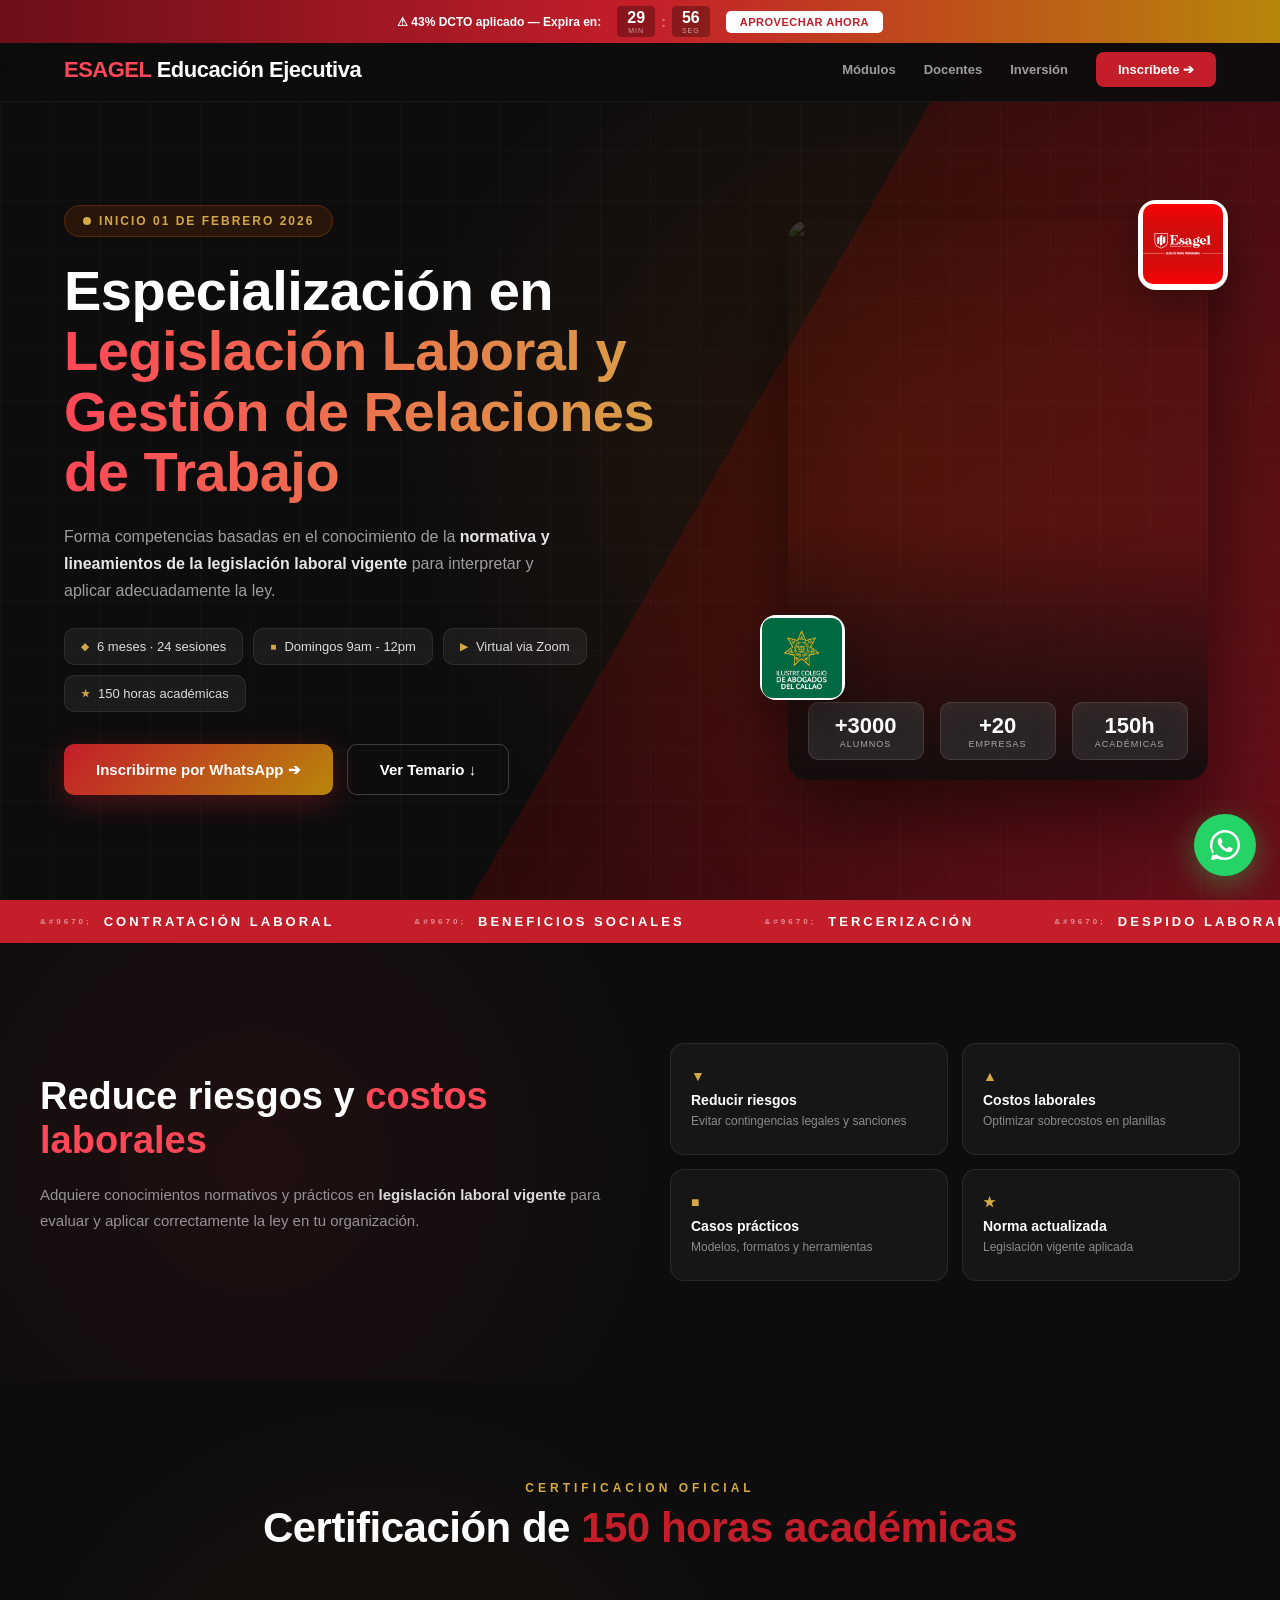
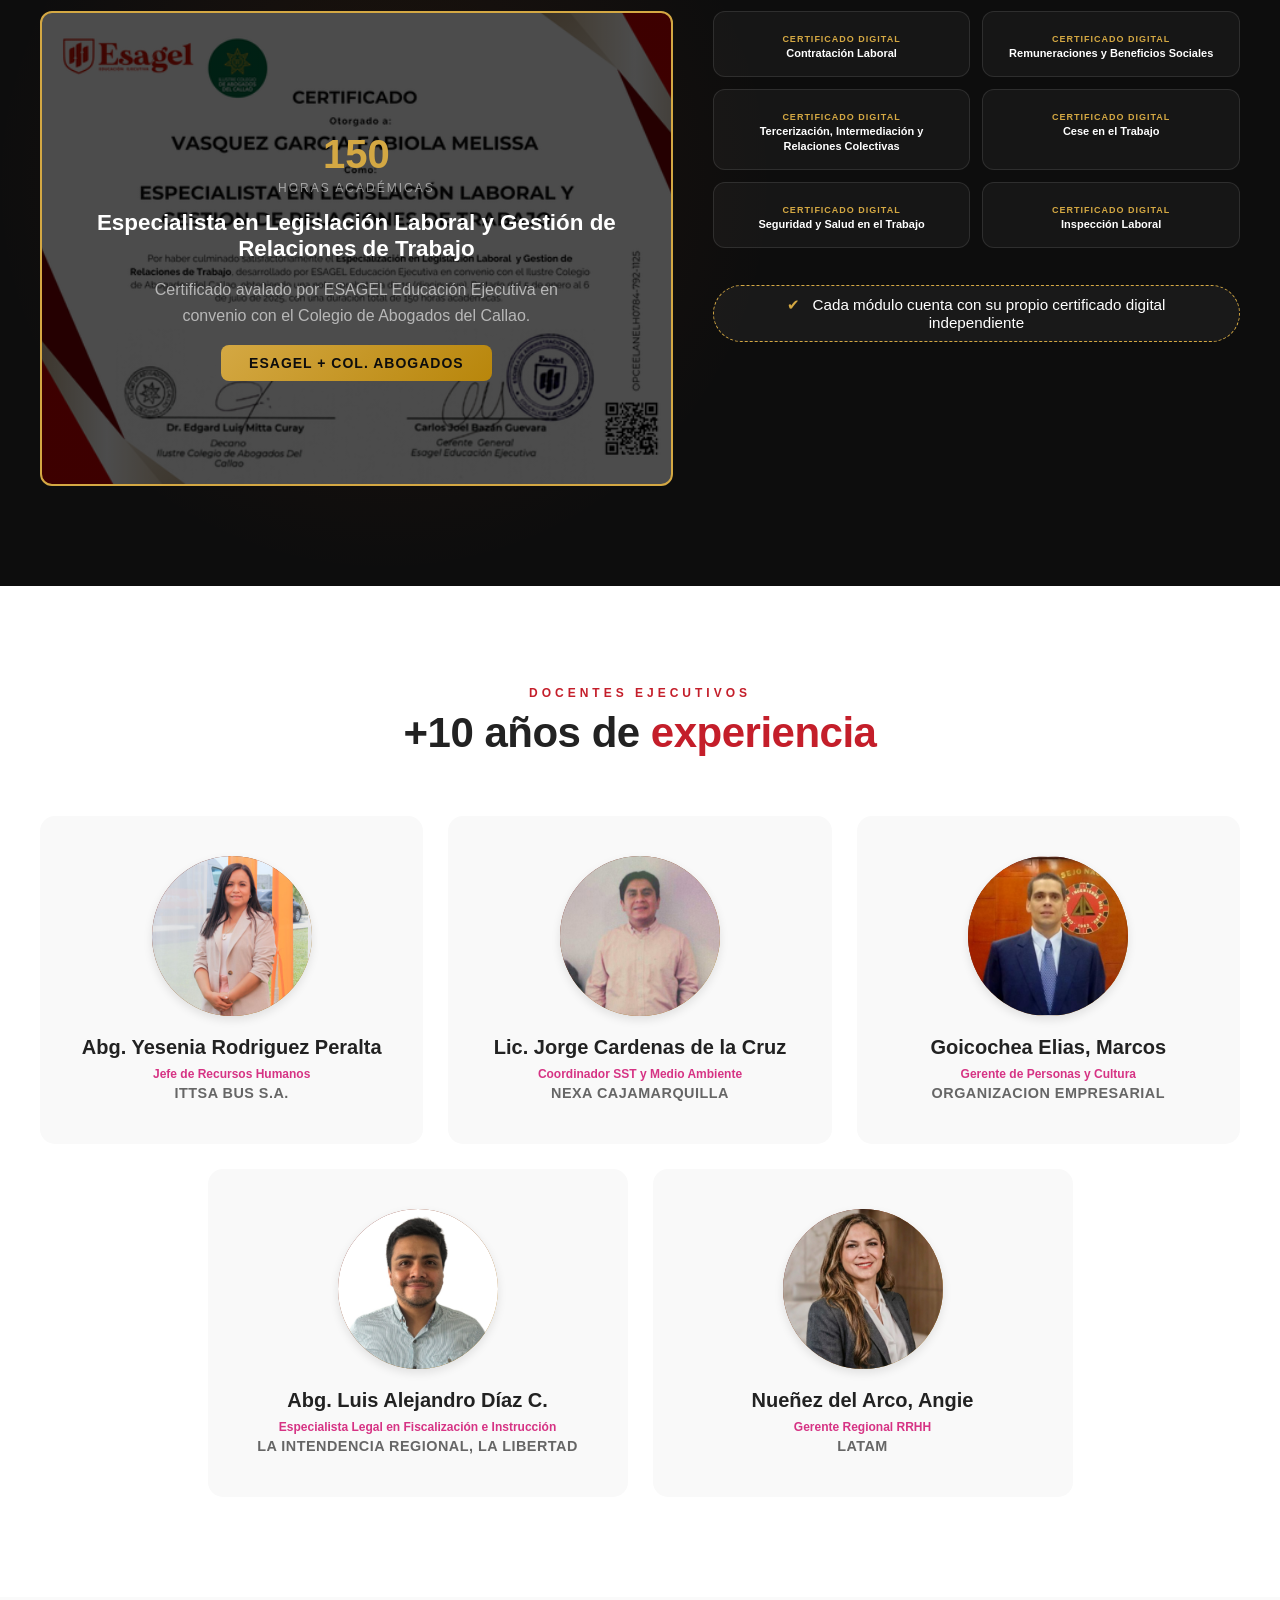
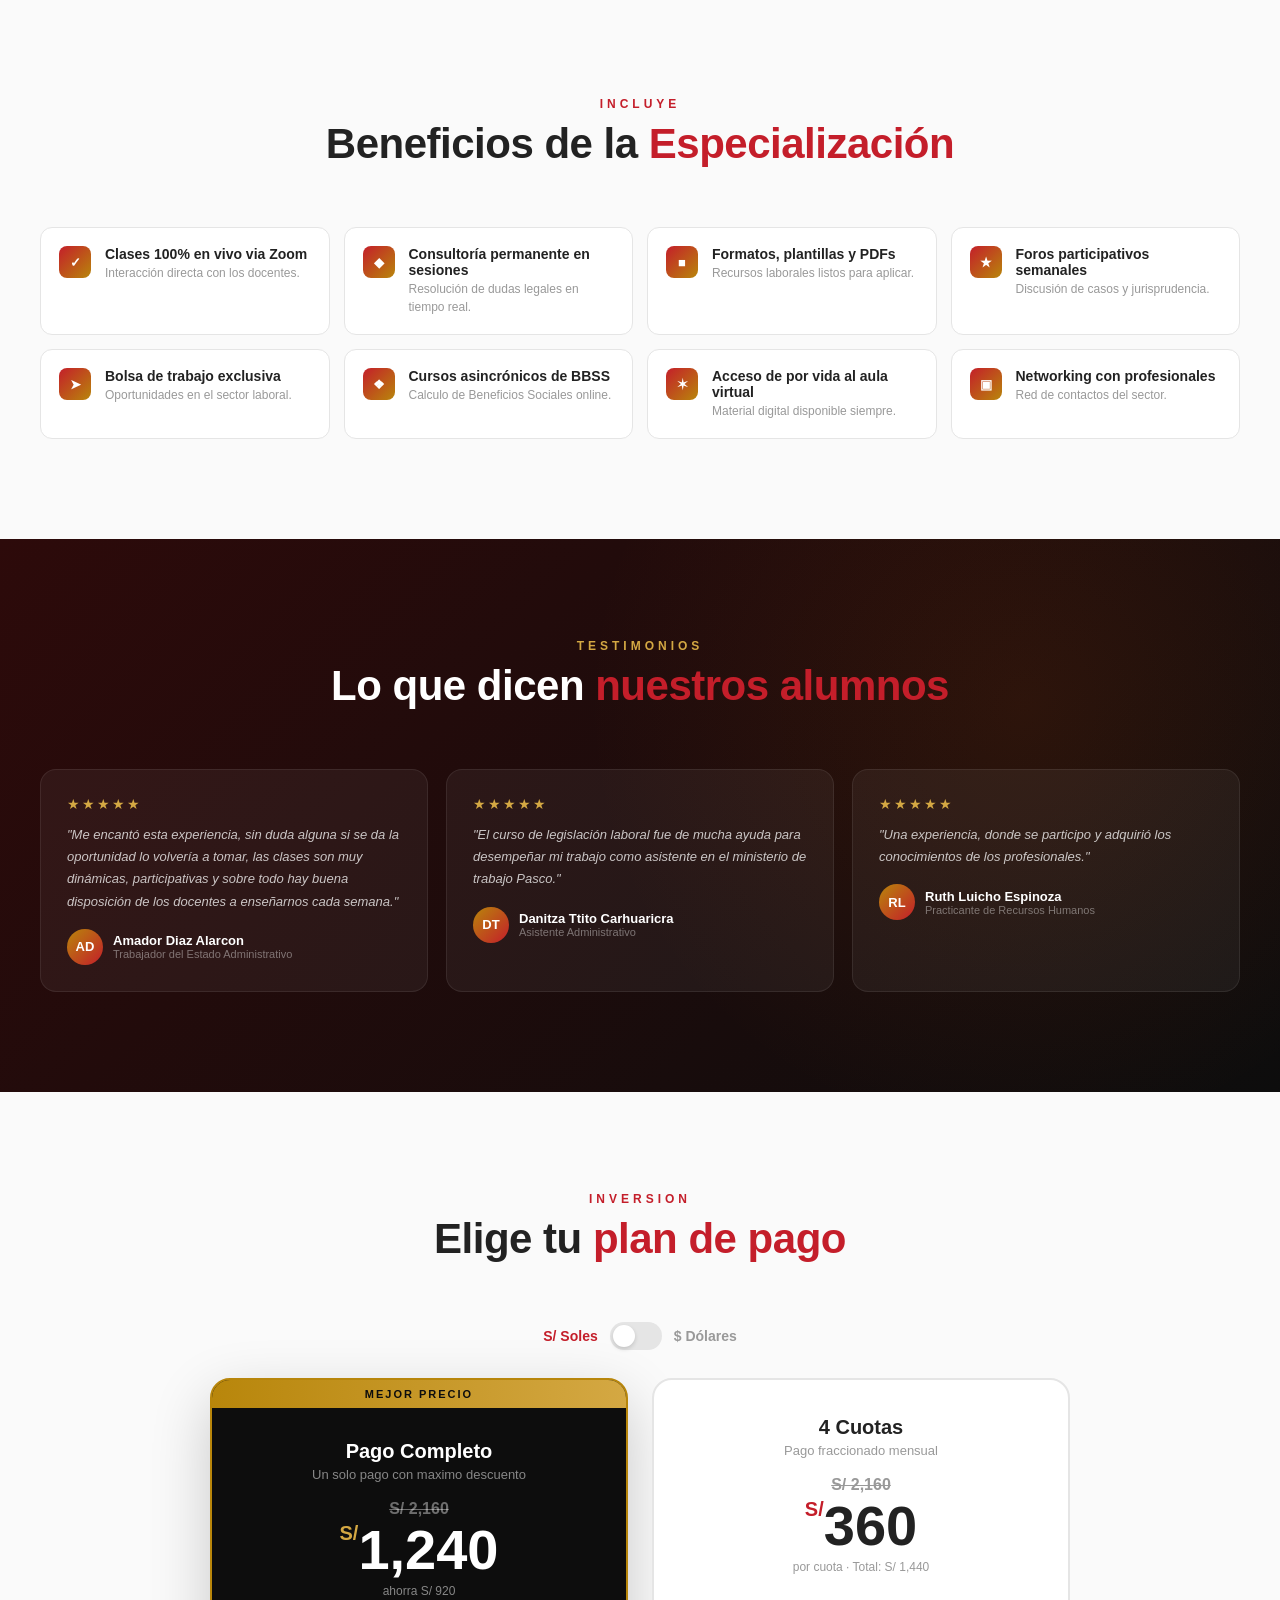
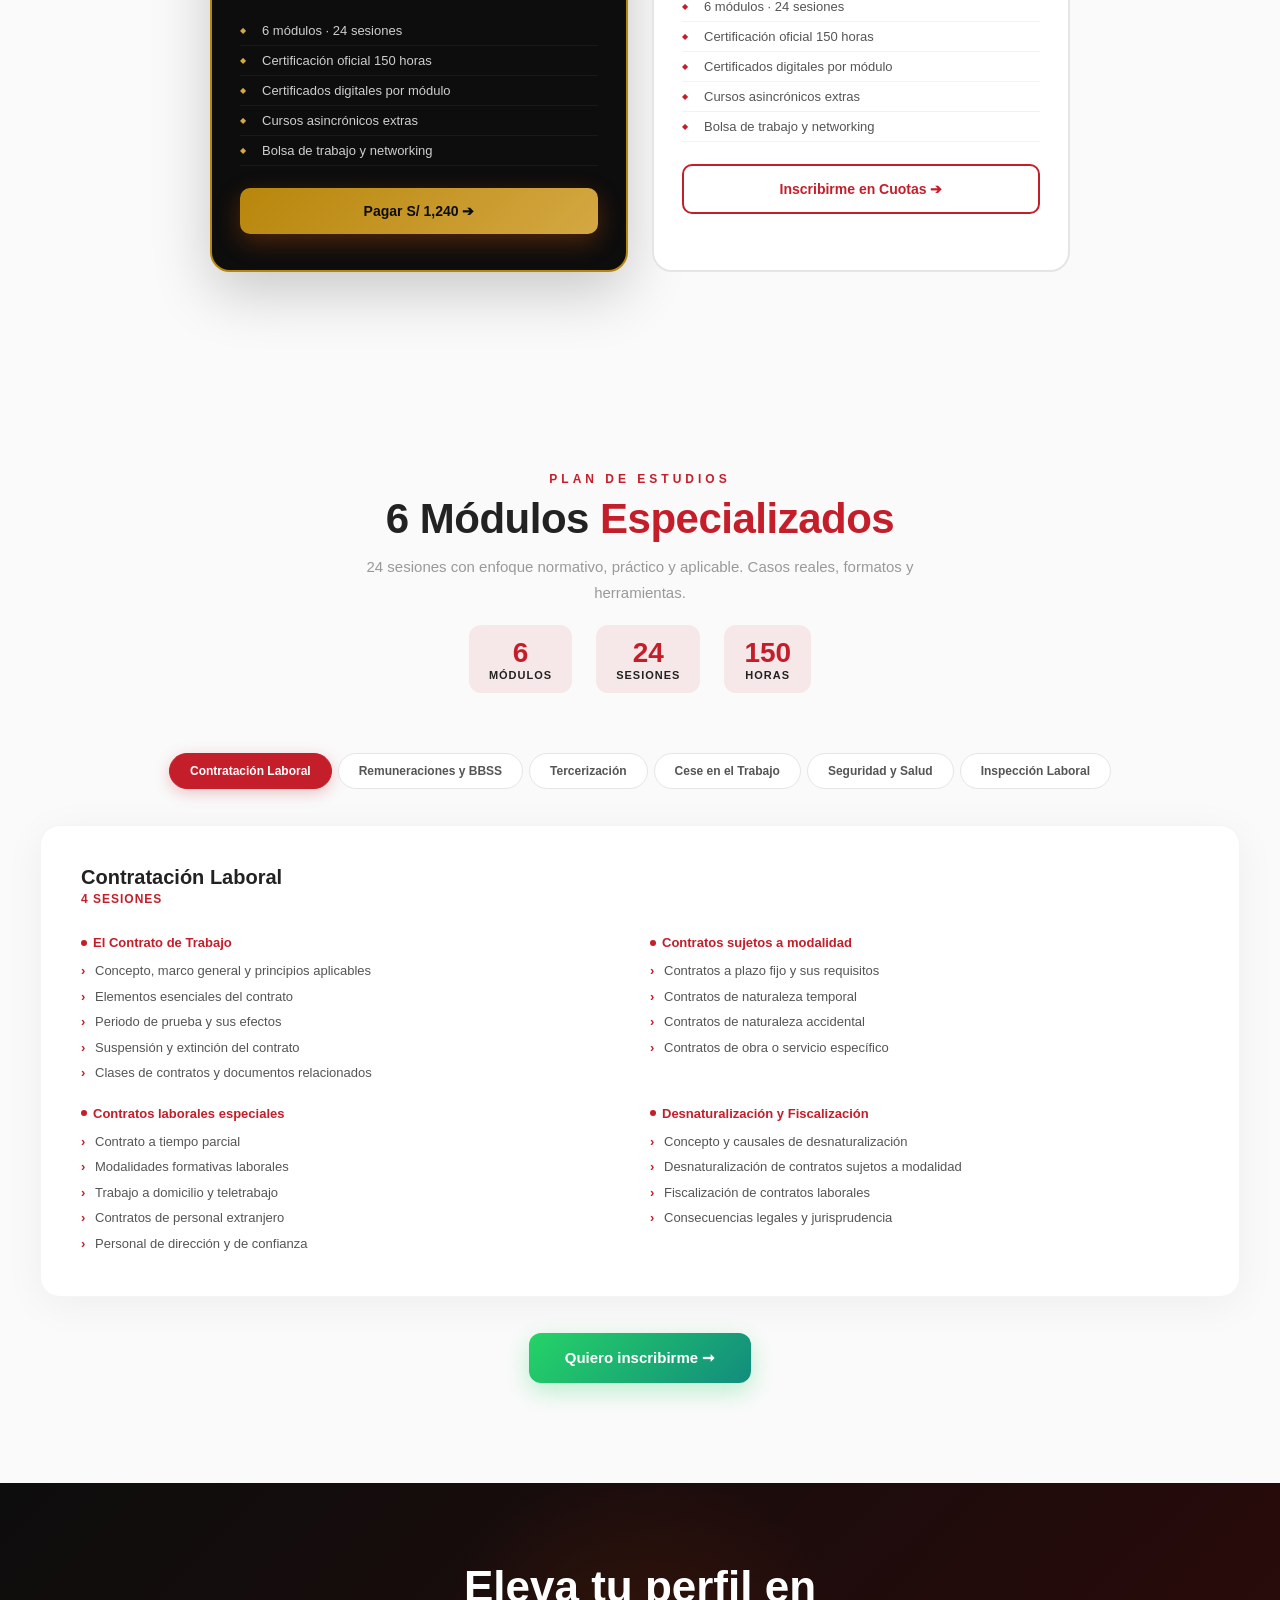
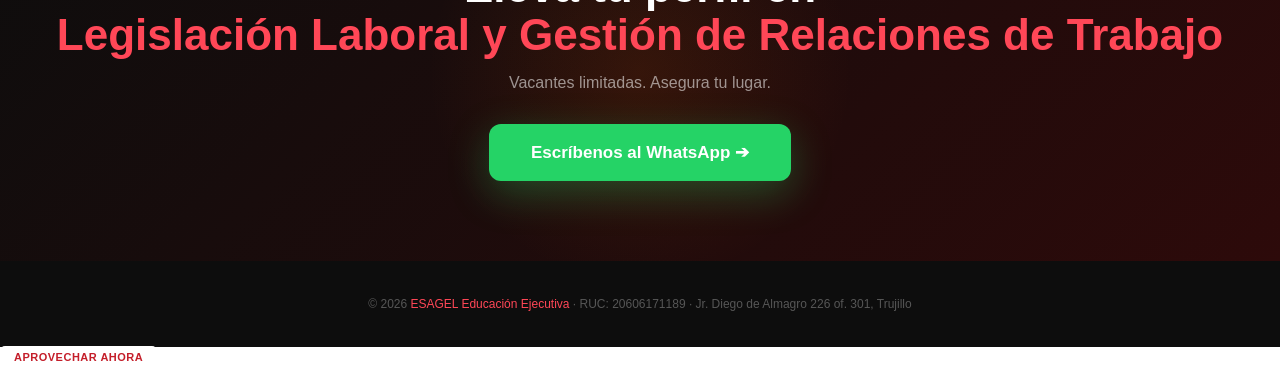
==== index.html @ d9d57fd5 "aumento de tamaño" ====
<!DOCTYPE html><html lang="es"><head><meta charset="UTF-8"><meta name="viewport" content="width=device-width, initial-scale=1.0">
  <title>Especialización en Legislación Laboral y Gestión de Relaciones de Trabajo | ESAGEL</title>
  <style>
  :root{--red:#C41E2A;--red-dk:#6B0F1A;--red-dp:#2D0A0A;--red-lt:#E8343F;--red-hot:#FF4757;--accent:#B8860B;--accent2:#D4A843;--white:#FFF;--off:#FAFAFA;--g100:#F3F3F3;--g200:#E5E5E5;--g400:#999;--g600:#555;--g800:#222;--dark:#0D0D0D}
  *{margin:0;padding:0;box-sizing:border-box}html{scroll-behavior:smooth}
  body{font-family:Arial,Helvetica,sans-serif;color:var(--g800);background:var(--white);overflow-x:hidden}
  @keyframes up{from{opacity:0;transform:translateY(50px)}to{opacity:1;transform:translateY(0)}}
  @keyframes left{from{opacity:0;transform:translateX(-40px)}to{opacity:1;transform:translateX(0)}}
  @keyframes right{from{opacity:0;transform:translateX(40px)}to{opacity:1;transform:translateX(0)}}
  @keyframes fl1{0%,100%{transform:translateY(0) rotate(0deg)}50%{transform:translateY(-18px) rotate(3deg)}}
  @keyframes fl2{0%,100%{transform:translateY(0) rotate(0deg)}50%{transform:translateY(-14px) rotate(-2deg)}}
  @keyframes pulse{0%,100%{transform:scale(1)}50%{transform:scale(1.05)}}
  @keyframes marquee{0%{transform:translateX(0)}100%{transform:translateX(-50%)}}
  .rv{opacity:0;transform:translateY(35px);transition:all .7s cubic-bezier(.22,1,.36,1)}.rv.on{opacity:1;transform:translateY(0)}
  nav{position:fixed;top:38px;left:0;right:0;z-index:1000;padding:14px 0;background:rgba(13,13,13,.92);backdrop-filter:blur(20px);border-bottom:1px solid rgba(255,255,255,.05);transition:.3s}
  nav.scrolled{background:rgba(61,0,0,.95)}
  .nav-in{max-width:1200px;margin:0 auto;padding:0 24px;display:flex;justify-content:space-between;align-items:center}
  .nav-brand{font-weight:800;font-size:22px;color:var(--white);text-decoration:none;letter-spacing:-.5px}.nav-brand span{color:var(--red-hot)}
  .nav-links{display:flex;gap:28px;align-items:center}
  .nav-links a{color:rgba(255,255,255,.6);text-decoration:none;font-size:13px;font-weight:600;transition:.3s}
  .nav-links a:hover{color:var(--white)}
  .nav-cta{background:var(--red);color:var(--white)!important;padding:10px 22px;border-radius:8px;font-weight:700!important;transition:all .3s}
  .nav-cta:hover{background:var(--red-lt);transform:translateY(-2px)}
  .hero{min-height:100vh;background:var(--dark);position:relative;overflow:hidden;display:flex;align-items:center;padding-top:100px}
  .hero::before{content:'';position:absolute;inset:0;background:linear-gradient(120deg,var(--dark) 55%,var(--red-dp) 55%,var(--red-dk) 100%)}
  .hero::after{content:'';position:absolute;inset:0;background:radial-gradient(circle at 70% 50%,rgba(232,93,4,.12),transparent 50%)}
  .hero-grid{position:absolute;inset:0;background-image:linear-gradient(rgba(255,255,255,.02) 1px,transparent 1px),linear-gradient(90deg,rgba(255,255,255,.02) 1px,transparent 1px);background-size:50px 50px}
  .hero-in{max-width:1200px;margin:0 auto;padding:80px 24px;position:relative;z-index:10;display:grid;grid-template-columns:1.2fr .8fr;gap:60px;align-items:center}
  .hero-l{animation:left 1s ease .2s both}
  .hero-chip{display:inline-flex;align-items:center;gap:8px;padding:8px 18px;border-radius:50px;background:rgba(232,93,4,.12);border:1px solid rgba(232,93,4,.25);color:var(--accent2);font-size:12px;font-weight:700;letter-spacing:2px;text-transform:uppercase;margin-bottom:24px}
  .hero-chip i{width:8px;height:8px;background:var(--accent2);border-radius:50%;animation:pulse 2s infinite}
  .hero-h1{font-size:clamp(32px,5vw,56px);color:var(--white);font-weight:800;line-height:1.08;margin-bottom:20px;letter-spacing:-.5px}
  .hero-h1 .acc{display:block;background:linear-gradient(90deg,var(--red-hot),var(--accent2));-webkit-background-clip:text;-webkit-text-fill-color:transparent;background-clip:text}
  .hero-p{color:rgba(255,255,255,.6);font-size:16px;line-height:1.7;margin-bottom:24px;max-width:500px}
  .hero-p strong{color:rgba(255,255,255,.9);font-weight:700}
  .hero-tags{display:flex;gap:10px;flex-wrap:wrap;margin-bottom:32px}
  .htag{background:rgba(255,255,255,.06);border:1px solid rgba(255,255,255,.08);padding:10px 16px;border-radius:10px;color:rgba(255,255,255,.85);font-size:13px;font-weight:500;display:flex;align-items:center;gap:8px}
  .htag .sym{color:var(--accent2);font-weight:800;font-size:10px}
  .hero-btns{display:flex;gap:14px;flex-wrap:wrap}
  .hbtn{padding:16px 32px;border-radius:10px;text-decoration:none;font-weight:700;font-size:15px;display:inline-flex;align-items:center;gap:10px;transition:all .4s;border:none;cursor:pointer}
  .hbtn-p{background:linear-gradient(135deg,var(--red),var(--accent));color:var(--white);box-shadow:0 8px 30px rgba(196,30,42,.35)}
  .hbtn-p:hover{transform:translateY(-3px);box-shadow:0 16px 40px rgba(196,30,42,.45)}
  .hbtn-s{background:transparent;color:var(--white);border:1.5px solid rgba(255,255,255,.2)}
  .hbtn-s:hover{border-color:var(--white);background:rgba(255,255,255,.05)}
  .hero-r{animation:right 1s ease .4s both;position:relative}
  .hero-card{position:relative;max-width:420px;margin:0 auto}
  .hero-img{width:100%;aspect-ratio:3/4;background:url('https://images.unsplash.com/photo-1589829545856-d10d557cf95f?w=600&q=80') center/cover;border-radius:20px;box-shadow:0 40px 80px rgba(0,0,0,.5);overflow:hidden;position:relative}
  .hero-img::after{content:'';position:absolute;bottom:0;left:0;right:0;height:45%;background:linear-gradient(to top,rgba(13,13,13,.9),transparent)}
  .hero-img-stats{position:absolute;bottom:20px;left:20px;right:20px;z-index:2;display:flex;gap:16px}
  .him-s{background:rgba(255,255,255,.1);backdrop-filter:blur(10px);border-radius:10px;padding:10px 14px;flex:1;text-align:center;border:1px solid rgba(255,255,255,.1)}
  .him-n{font-size:22px;font-weight:800;color:var(--white)}.him-l{font-size:9px;color:rgba(255,255,255,.6);letter-spacing:1px;text-transform:uppercase}
  .fl-a{position:absolute;top:-20px;right:-20px;z-index:20;width:90px;height:90px;background:var(--white);border-radius:18px;display:flex;align-items:center;justify-content:center;flex-direction:column;box-shadow:0 16px 40px rgba(0,0,0,.3);animation:fl1 7s ease-in-out infinite}
  .fl-b{position:absolute;bottom:80px;left:-28px;z-index:20;width:85px;height:85px;background:var(--white);border-radius:16px;display:flex;align-items:center;justify-content:center;flex-direction:column;box-shadow:0 16px 40px rgba(0,0,0,.3);animation:fl2 8s ease-in-out infinite}
  .fl-a .ft{font-weight:800;font-size:17px;color:var(--red);line-height:1}.fl-a .fs{font-size:7px;color:var(--g400);font-weight:600;letter-spacing:.5px;text-transform:uppercase}
  .fl-b .ft{font-size:9px;font-weight:800;text-align:center;line-height:1.1;color:#333}.fl-b .fs{font-size:6px;color:var(--g400);text-align:center;margin-top:2px}
  .marquee-bar{background:var(--red);padding:14px 0;overflow:hidden;white-space:nowrap}
  .marquee-track{display:flex;animation:marquee 20s linear infinite;width:max-content}
  .marquee-item{font-size:13px;font-weight:700;color:var(--white);letter-spacing:3px;text-transform:uppercase;padding:0 40px;display:flex;align-items:center;gap:12px}
  .marquee-item::before{content:'&#9670;';font-size:8px;color:rgba(255,255,255,.5)}
  .sec{padding:100px 24px}.ctn{max-width:1200px;margin:0 auto}
  .sh{text-align:center;margin-bottom:60px}
  .sh-ey{font-size:12px;font-weight:700;letter-spacing:4px;text-transform:uppercase;color:var(--red);margin-bottom:10px}
  .sh-t{font-size:clamp(26px,3.5vw,42px);font-weight:800;line-height:1.1;letter-spacing:-.5px}.sh-t .hl{color:var(--red)}
  .sh-d{font-size:15px;color:var(--g400);margin-top:12px;max-width:560px;margin-left:auto;margin-right:auto;line-height:1.7}
  .context{background:var(--dark);position:relative;overflow:hidden}
  .context::before{content:'';position:absolute;inset:0;background:radial-gradient(circle at 20% 50%,rgba(196,30,42,.1),transparent 40%)}
  .ctx-grid{display:grid;grid-template-columns:1fr 1fr;gap:60px;align-items:center;position:relative;z-index:2}
  .ctx-l h2{font-size:clamp(24px,3vw,38px);color:var(--white);font-weight:800;line-height:1.15;margin-bottom:20px}.ctx-l h2 .acc{color:var(--red-hot)}
  .ctx-l p{color:rgba(255,255,255,.55);font-size:15px;line-height:1.7;margin-bottom:16px}.ctx-l p strong{color:rgba(255,255,255,.85)}
  .ctx-r{display:grid;grid-template-columns:1fr 1fr;gap:14px}
  .ctx-card{background:rgba(255,255,255,.04);border:1px solid rgba(255,255,255,.08);border-radius:14px;padding:24px 20px;transition:.3s}
  .ctx-card:hover{background:rgba(255,255,255,.08);border-color:var(--red);transform:translateY(-4px)}
  .ctx-card .sym{font-size:14px;font-weight:800;color:var(--accent2);margin-bottom:8px;display:block}
  .ctx-card h4{font-size:14px;font-weight:700;color:var(--white);margin-bottom:4px}.ctx-card p{font-size:12px;color:rgba(255,255,255,.5);line-height:1.5}
  .mod-sec{background:var(--off)}
  .mod-tabs{display:flex;gap:6px;flex-wrap:wrap;justify-content:center;margin-bottom:36px}
  .mod-tab{padding:10px 20px;border-radius:50px;font-size:12px;font-weight:600;cursor:pointer;transition:.3s;border:1.5px solid var(--g200);background:var(--white);color:var(--g600);user-select:none}
  .mod-tab.active{background:var(--red);color:var(--white);border-color:var(--red);box-shadow:0 4px 15px rgba(196,30,42,.25)}
  .mod-tab:hover:not(.active){border-color:var(--red);color:var(--red)}
  .mod-panel{display:none;animation:up .5s ease}.mod-panel.active{display:block}
  .mod-content{background:var(--white);border-radius:20px;padding:40px;box-shadow:0 8px 40px rgba(0,0,0,.05);border:1px solid rgba(0,0,0,.04)}
  .mod-top{margin-bottom:28px}.mod-top h3{font-size:20px;font-weight:800}.mod-top span{font-size:12px;color:var(--red);font-weight:700;letter-spacing:1px;text-transform:uppercase}
  .mod-sessions{display:grid;grid-template-columns:1fr 1fr;gap:20px}
  .msession h4{font-size:13px;font-weight:700;color:var(--red);margin-bottom:8px;display:flex;align-items:center;gap:6px}
  .msession h4::before{content:'';width:6px;height:6px;border-radius:50%;background:var(--red)}
  .msession ul{list-style:none}.msession ul li{font-size:13px;color:var(--g600);padding:3px 0 3px 14px;position:relative;line-height:1.5}
  .msession ul li::before{content:'\203A';position:absolute;left:0;color:var(--red);font-weight:bold}
  .doc-sec{background:var(--white)}
  .doc-grid{display:grid;grid-template-columns:repeat(auto-fit,minmax(200px,1fr));gap:18px}
  .dc{background:var(--g100);border-radius:16px;padding:24px 20px;text-align:center;transition:.4s;border-bottom:3px solid transparent}
  .dc:hover{border-bottom-color:var(--accent);transform:translateY(-6px);box-shadow:0 20px 50px rgba(0,0,0,.08)}
  .dc-av{width:68px;height:68px;border-radius:50%;margin:0 auto 14px;background:linear-gradient(135deg,var(--red-dk),var(--accent));display:flex;align-items:center;justify-content:center;color:var(--white);font-size:22px;font-weight:800}
  .dc h3{font-size:14px;font-weight:700;margin-bottom:3px}.dc-role{font-size:12px;color:var(--red);font-weight:600;margin-bottom:2px}.dc-co{font-size:11px;color:var(--g400);font-weight:600;letter-spacing:.5px;text-transform:uppercase}
  .ben-sec{background:var(--off)}
  .ben-grid{display:grid;grid-template-columns:repeat(auto-fit,minmax(280px,1fr));gap:14px}
  .bi{display:flex;gap:14px;padding:18px;border-radius:12px;background:var(--white);transition:.3s;align-items:flex-start;border:1px solid var(--g200)}
  .bi:hover{border-color:var(--red);transform:translateX(5px)}
  .bi .sym{min-width:32px;height:32px;border-radius:8px;background:linear-gradient(135deg,var(--red),var(--accent));display:flex;align-items:center;justify-content:center;color:var(--white);font-size:13px;font-weight:800}
  .bi h4{font-size:14px;font-weight:700;margin-bottom:2px}.bi p{font-size:12px;color:var(--g400);line-height:1.5}
  .cert-sec{background:var(--dark);position:relative;overflow:hidden}
  .cert-sec::before{content:'';position:absolute;inset:0;background:radial-gradient(circle at 30% 50%,rgba(232,93,4,.08),transparent 40%)}
  .cert-flex{display:grid;grid-template-columns:1.2fr 1fr;gap:40px;align-items:start;position:relative;z-index:2}
  .cert-main{background:rgba(255,255,255,.04);border:2px solid var(--accent2);border-radius:20px;padding:36px;text-align:center}
  .cert-main h3{color:var(--white);font-size:18px;font-weight:800;margin-bottom:8px}.cert-main p{color:rgba(255,255,255,.6);font-size:13px;line-height:1.6;margin-bottom:16px}
  .cert-badge{display:inline-block;background:linear-gradient(135deg,var(--accent2),var(--accent));color:var(--dark);padding:10px 28px;border-radius:8px;font-weight:800;font-size:14px;letter-spacing:1px}
  .cert-hours{font-size:48px;font-weight:800;color:var(--accent2);margin:16px 0 4px}.cert-hours-label{font-size:12px;color:rgba(255,255,255,.5);letter-spacing:2px;text-transform:uppercase}
  .cert-modules{display:grid;grid-template-columns:1fr 1fr;gap:12px}
  .cert-mod{background:rgba(255,255,255,.04);border:1px solid rgba(255,255,255,.1);border-radius:12px;padding:16px;text-align:center;transition:.3s}
  .cert-mod:hover{border-color:var(--accent2);background:rgba(255,255,255,.08)}
  .cert-mod h4{color:var(--white);font-size:11px;font-weight:700;line-height:1.3}.cert-mod span{font-size:9px;color:var(--accent2);font-weight:700;letter-spacing:1px;text-transform:uppercase}
  .test-sec{background:linear-gradient(135deg,var(--red-dp),var(--dark));position:relative;overflow:hidden}
  .test-sec::before{content:'';position:absolute;inset:0;background:radial-gradient(circle at 80% 30%,rgba(232,93,4,.1),transparent 40%)}
  .test-sec .sh-ey{color:var(--accent2)}.test-sec .sh-t{color:var(--white)}
  .test-grid{display:grid;grid-template-columns:repeat(auto-fit,minmax(270px,1fr));gap:18px;position:relative;z-index:2}
  .tc{background:rgba(255,255,255,.05);border:1px solid rgba(255,255,255,.08);border-radius:16px;padding:26px;transition:.3s}
  .tc:hover{background:rgba(255,255,255,.09);transform:translateY(-4px)}
  .tc-stars{color:var(--accent2);font-size:14px;letter-spacing:2px;margin-bottom:12px}
  .tc-q{color:rgba(255,255,255,.75);font-size:13px;line-height:1.7;font-style:italic;margin-bottom:16px}
  .tc-auth{display:flex;align-items:center;gap:10px}.tc-av{width:36px;height:36px;border-radius:50%;background:linear-gradient(135deg,var(--accent),var(--red));display:flex;align-items:center;justify-content:center;color:var(--white);font-weight:700;font-size:13px}
  .tc-name{color:var(--white);font-weight:600;font-size:13px}.tc-role{color:rgba(255,255,255,.4);font-size:11px}
  .pr-sec{background:var(--off)}
  .pr-flex{display:grid;grid-template-columns:repeat(auto-fit,minmax(310px,1fr));gap:24px;max-width:860px;margin:0 auto}
  .pc{border-radius:20px;padding:36px 28px;text-align:center;transition:.4s;position:relative;overflow:hidden}
  .pc-std{background:var(--white);border:2px solid var(--g200)}.pc-pro{background:var(--dark);color:var(--white);border:2px solid var(--accent);box-shadow:0 20px 60px rgba(0,0,0,.2)}
  .pc:hover{transform:translateY(-6px)}
  .pc-ribbon{position:absolute;top:0;left:0;right:0;background:linear-gradient(90deg,var(--accent),var(--accent2));color:var(--dark);font-size:11px;font-weight:800;letter-spacing:2px;padding:8px;text-transform:uppercase}
  .pc h3{font-size:20px;font-weight:800;margin-bottom:4px}.pc-pro h3{margin-top:24px}
  .pc-sub{font-size:13px;color:var(--g400);margin-bottom:18px}.pc-pro .pc-sub{color:rgba(255,255,255,.5)}
  .pc-val{margin-bottom:6px}.pc-cur{font-size:20px;font-weight:700;vertical-align:top}.pc-std .pc-cur{color:var(--red)}.pc-pro .pc-cur{color:var(--accent2)}
  .pc-amt{font-size:56px;font-weight:800;line-height:1}.pc-old{font-size:16px;color:var(--g400);text-decoration:line-through;font-weight:600;display:inline-block;margin-bottom:4px}.pc-pro .pc-old{color:rgba(255,255,255,.4)}.pc-per{font-size:12px;color:var(--g400);margin-bottom:18px}.pc-pro .pc-per{color:rgba(255,255,255,.5)}
  .pc-list{list-style:none;text-align:left;margin-bottom:22px}
  .pc-list li{padding:7px 0;border-bottom:1px solid rgba(128,128,128,.1);font-size:13px;padding-left:22px;position:relative}
  .pc-std .pc-list li{color:var(--g600)}.pc-pro .pc-list li{color:rgba(255,255,255,.8)}
  .pc-list li::before{content:'\25C6';position:absolute;left:0;font-size:8px;top:10px}.pc-std .pc-list li::before{color:var(--red)}.pc-pro .pc-list li::before{color:var(--accent2)}
  .pc-btn{width:100%;padding:15px;border-radius:10px;font-weight:700;font-size:14px;text-decoration:none;display:inline-flex;align-items:center;justify-content:center;gap:8px;transition:.3s;cursor:pointer;border:none}
  .pc-btn-f{background:linear-gradient(135deg,var(--accent),var(--accent2));color:var(--dark);box-shadow:0 8px 25px rgba(232,93,4,.3)}.pc-btn-f:hover{transform:translateY(-2px)}
  .pc-btn-o{background:transparent;color:var(--red);border:2px solid var(--red)}.pc-btn-o:hover{background:var(--red);color:var(--white)}
  .cta{background:linear-gradient(135deg,var(--dark),var(--red-dp));padding:80px 24px;text-align:center;position:relative;overflow:hidden}
  .cta::before{content:'';position:absolute;top:50%;left:50%;transform:translate(-50%,-50%);width:500px;height:500px;background:radial-gradient(circle,rgba(232,93,4,.12),transparent 60%);border-radius:50%}
  .cta-in{position:relative;z-index:2}.cta h2{font-size:clamp(26px,3.5vw,44px);color:var(--white);font-weight:800;line-height:1.1;margin-bottom:14px}.cta h2 .hl{color:var(--red-hot)}
  .cta p{color:rgba(255,255,255,.55);font-size:16px;margin-bottom:32px}
  .wa-btn{display:inline-flex;align-items:center;gap:12px;background:#25D366;color:var(--white);padding:18px 42px;border-radius:12px;font-size:17px;font-weight:700;text-decoration:none;transition:all .4s;box-shadow:0 12px 40px rgba(37,211,102,.3)}.wa-btn:hover{transform:translateY(-4px) scale(1.02)}
  .promo-bar{position:fixed;top:0;left:0;right:0;z-index:1001;background:linear-gradient(90deg,var(--red-dk),var(--red),var(--accent));padding:6px 16px;text-align:center}
  .promo-inner{max-width:1000px;margin:0 auto;display:flex;justify-content:center;align-items:center;gap:16px;flex-wrap:wrap}
  .promo-label{color:var(--white);font-size:12px;font-weight:700}
  .promo-units{display:flex;gap:6px;align-items:center}
  .promo-unit{background:rgba(0,0,0,.3);border-radius:4px;padding:3px 8px;min-width:38px;text-align:center}
  .promo-num{font-size:16px;font-weight:800;color:var(--white)}.promo-lbl{font-size:7px;color:rgba(255,255,255,.6);letter-spacing:1px;text-transform:uppercase}
  .promo-sep{color:rgba(255,255,255,.4);font-weight:800;font-size:14px}
  .promo-cta{background:var(--white);color:var(--red);padding:5px 14px;border-radius:5px;font-size:11px;font-weight:800;text-decoration:none;letter-spacing:.5px;transition:.3s;text-transform:uppercase}.promo-cta:hover{background:var(--accent2);color:var(--dark)}
  footer{background:var(--dark);padding:36px 24px;text-align:center}footer p{color:rgba(255,255,255,.3);font-size:12px}footer a{color:var(--red-hot);text-decoration:none}
  .wa-float{position:fixed;bottom:24px;right:24px;z-index:999;width:62px;height:62px;border-radius:50%;background:#25D366;display:flex;align-items:center;justify-content:center;box-shadow:0 8px 30px rgba(37,211,102,.4);text-decoration:none;transition:.3s;animation:pulse 3s infinite}.wa-float:hover{transform:scale(1.12)}.wa-float svg{width:30px;height:30px;fill:white}
  @media(max-width:900px){.hero-in{grid-template-columns:1fr;text-align:center;gap:40px}.hero-p{margin:0 auto 28px}.hero-tags,.hero-btns{justify-content:center}.hero-img{max-width:300px;margin:0 auto}.fl-a{right:10px;width:70px;height:70px}.fl-b{left:10px;width:65px;height:65px}.ctx-grid,.cert-flex{grid-template-columns:1fr}.mod-sessions{grid-template-columns:1fr}.mod-tabs{gap:4px}.mod-tab{padding:8px 14px;font-size:11px}.mod-content{padding:24px 18px}.pr-flex{grid-template-columns:1fr;max-width:400px}.nav-links a:not(.nav-cta){display:none}.doc-grid{grid-template-columns:repeat(2,1fr)}.apt-grid{grid-template-columns:1fr}.cert-main{padding:24px}.cert-main h3{font-size:16px}.cert-hours{font-size:40px}.cert-modules{grid-template-columns:1fr 1fr}}
  @media(max-width:600px){.sec{padding:60px 14px}.hero-in{padding:40px 14px}.hero-h1{font-size:26px}.hero-btns{flex-direction:column;align-items:center}.hbtn{width:100%;justify-content:center;padding:14px 24px;font-size:14px}.hero-tags{gap:6px}.htag{padding:8px 10px;font-size:11px}.test-grid,.ben-grid{grid-template-columns:1fr}.ctx-r,.cert-modules{grid-template-columns:1fr}.promo-cta{display:none}.promo-label{font-size:10px}.promo-num{font-size:14px}.promo-unit{padding:2px 6px;min-width:32px}.sh-t{font-size:22px}.sh-d{font-size:13px}.ctx-l h2{font-size:22px}.doc-grid{grid-template-columns:1fr}.pc{padding:28px 20px}.pc-amt{font-size:44px}.cta h2{font-size:22px}.fl-a,.fl-b{display:none}.nav-cta{padding:8px 14px;font-size:11px}.marquee-item{font-size:11px;padding:0 20px;letter-spacing:2px}.ben-grid{gap:10px}.bi{padding:14px}.mod-tab{padding:7px 10px;font-size:10px}.mod-content{padding:20px 14px}.msession h4{font-size:12px}.msession ul li{font-size:12px}.hero-p{font-size:14px}}
  
  
  .cur-toggle{display:flex;align-items:center;justify-content:center;gap:12px;margin-bottom:28px}
  .cur-toggle span{font-size:14px;font-weight:700;color:var(--g400);transition:.3s}
  .cur-toggle span.active{color:var(--red)}
  .cur-switch{width:52px;height:28px;background:var(--g200);border-radius:14px;position:relative;cursor:pointer;transition:.3s;border:none;padding:0}
  .cur-switch::after{content:'';position:absolute;width:22px;height:22px;background:var(--white);border-radius:50%;top:3px;left:3px;transition:.3s;box-shadow:0 2px 4px rgba(0,0,0,.15)}
  .cur-switch.usd{background:var(--red)}.cur-switch.usd::after{left:27px}
  .cur-note{text-align:center;font-size:11px;color:var(--g400);margin-top:-18px;margin-bottom:20px}
  </style>
  </head><body>
  <div class="promo-bar" id="promo-timer"><div class="promo-inner"><span class="promo-label">&#9888; 43% DCTO aplicado &mdash; Expira en:</span><div class="promo-units"><div class="promo-unit"><div class="promo-num" id="pm">30</div><div class="promo-lbl">Min</div></div><span class="promo-sep">:</span><div class="promo-unit"><div class="promo-num" id="ps">00</div><div class="promo-lbl">Seg</div></div></div><a href="https://wa.me/51922514532?text=Hola%2C%20quiero%20aprovechar%20el%20descuento%20en%20Legislacion%20Laboral" class="promo-cta" target="_blank">Aprovechar ahora</a></div></div>
  <nav id="nav"><div class="nav-in"><a href="#" class="nav-brand"><span>ESAGEL</span> Educación Ejecutiva</a><div class="nav-links"><a href="#modulos">Módulos</a><a href="#docentes">Docentes</a><a href="#precios">Inversión</a><a href="https://wa.me/51922514532?text=Hola%2C%20quiero%20info%20de%20Legislacion%20Laboral" class="nav-cta" target="_blank">Inscríbete &#10132;</a></div></div></nav>
  <section class="hero"><div class="hero-grid"></div><div class="hero-in"><div class="hero-l">
  <div class="hero-chip"><i></i>INICIO 01 DE FEBRERO 2026</div>
  <h1 class="hero-h1">Especialización en<span class="acc">Legislación Laboral y Gestión de Relaciones de Trabajo</span></h1>
  <p class="hero-p">Forma competencias basadas en el conocimiento de la <strong>normativa y lineamientos de la legislación laboral vigente</strong> para interpretar y aplicar adecuadamente la ley.</p>
  <div class="hero-tags">
  <div class="htag"><span class="sym">&#9670;</span> 6 meses &middot; 24 sesiones</div>
  <div class="htag"><span class="sym">&#9632;</span> Domingos 9am - 12pm</div>
  <div class="htag"><span class="sym">&#9654;</span> Virtual via Zoom</div>
  <div class="htag"><span class="sym">&#9733;</span> 150 horas académicas</div>
  </div>
  <div class="hero-btns"><a href="https://wa.me/51922514532?text=Hola%2C%20quiero%20inscribirme%20en%20Legislacion%20Laboral" class="hbtn hbtn-p" target="_blank">Inscribirme por WhatsApp &#10132;</a><a href="#modulos" class="hbtn hbtn-s">Ver Temario &#8595;</a></div>
  </div><div class="hero-r"><div class="hero-card"><div class="hero-img"><img src="img/laboral-hero.webp" alt="Especialización ESAGEL" style="width:100%;height:100%;object-fit:cover;border-radius:18px;position:absolute;top:0;left:0;z-index:0;opacity:.15"><div class="hero-img-stats"><div class="him-s"><div class="him-n">+3000</div><div class="him-l">Alumnos</div></div><div class="him-s"><div class="him-n">+20</div><div class="him-l">Empresas</div></div><div class="him-s"><div class="him-n">150h</div><div class="him-l">Académicas</div></div></div></div>
  <div class="fl-a">
    <div class="ft">
        <img src="img/logo/logo_esagel.jpg" alt="Logo ESAGEL" style="height: 80px;border-radius: 10px;">
    </div>
</div>
  <div class="fl-b">
    <img src="img/logo/logo-abogados.jpeg" alt="Colegio de Abogados del Callao" style="height: 80px;border-radius: 10px;">
  </div>  
  </div></div></div></section>
  
  <div class="marquee-bar"><div class="marquee-track">
  <span class="marquee-item">Contratación Laboral</span><span class="marquee-item">Beneficios Sociales</span><span class="marquee-item">Tercerización</span><span class="marquee-item">Despido Laboral</span><span class="marquee-item">Seguridad y Salud</span><span class="marquee-item">Inspección Laboral</span>
  <span class="marquee-item">Contratación Laboral</span><span class="marquee-item">Beneficios Sociales</span><span class="marquee-item">Tercerización</span><span class="marquee-item">Despido Laboral</span><span class="marquee-item">Seguridad y Salud</span><span class="marquee-item">Inspección Laboral</span>
  </div></div>
  
  <section class="sec context"><div class="ctn"><div class="ctx-grid">
  <div class="ctx-l rv"><h2>Reduce riesgos y <span class="acc">costos laborales</span></h2><p>Adquiere conocimientos normativos y prácticos en <strong>legislación laboral vigente</strong> para evaluar y aplicar correctamente la ley en tu organización.</p></div>
  <div class="ctx-r rv">
  <div class="ctx-card"><span class="sym">&#9660;</span><h4>Reducir riesgos</h4><p>Evitar contingencias legales y sanciones</p></div>
  <div class="ctx-card"><span class="sym">&#9650;</span><h4>Costos laborales</h4><p>Optimizar sobrecostos en planillas</p></div>
  <div class="ctx-card"><span class="sym">&#9632;</span><h4>Casos prácticos</h4><p>Modelos, formatos y herramientas</p></div>
  <div class="ctx-card"><span class="sym">&#9733;</span><h4>Norma actualizada</h4><p>Legislación vigente aplicada</p></div>
  </div></div></div></section>
  
  <section class="sec cert-sec" id="certificados"><div class="ctn">
  <div class="sh rv"><div class="sh-ey" style="color:var(--accent2)">CERTIFICACION OFICIAL</div><h2 class="sh-t" style="color:var(--white)">Certificación de <span class="hl">150 horas académicas</span></h2></div>
  <div class="cert-flex">
    <div class="cert-main rv" style="
    position: relative; 
    width: 100%;
    aspect-ratio: 4 / 3; /* Ajusta esta proporción según tu imagen (ej. 4/3 o 3/2) */
    border-radius: 12px; 
    overflow: hidden; 
    display: flex;
    flex-direction: column;
    justify-content: center;
    align-items: center;
    text-align: center;
    padding: 20px;
    box-sizing: border-box;
    background: linear-gradient(rgba(0, 0, 0, 0.7), rgba(0, 0, 0, 0.7)), 
                url('img/certificado/laboral-certificado-principal.webp') center/cover no-repeat;
    color: white;">

    <div class="cert-hours" style="font-weight: bold; font-size: 2.5rem;">150</div>
    <div class="cert-hours-label">Horas Académicas</div>
    
    <h3 style="margin: 15px 0; font-size: 1.4rem;">Especialista en Legislación Laboral y Gestión de Relaciones de Trabajo</h3>
    
    <p style="font-size: 1rem; max-width: 80%;">
        Certificado avalado por ESAGEL Educación Ejecutiva en convenio con el Colegio de Abogados del Callao.
    </p>
    
    <div class="cert-badge">
        ESAGEL + COL. ABOGADOS
    </div>
</div>

  <div class="cert-modules rv">
  <div class="cert-mod"><span>Certificado digital</span><h4>Contratación Laboral</h4></div>
  <div class="cert-mod"><span>Certificado digital</span><h4>Remuneraciones y Beneficios Sociales</h4></div>
  <div class="cert-mod"><span>Certificado digital</span><h4>Tercerización, Intermediación y Relaciones Colectivas</h4></div>
  <div class="cert-mod"><span>Certificado digital</span><h4>Cese en el Trabajo</h4></div>
  <div class="cert-mod"><span>Certificado digital</span><h4>Seguridad y Salud en el Trabajo</h4></div>
  <div class="cert-mod"><span>Certificado digital</span><h4>Inspección Laboral</h4></div>
  <div style="width: 100%; text-align: center; margin-top: 25px; grid-column: 1 / -1;">
    <div style="display: inline-block; padding: 10px 25px; background: rgba(255,255,255,0.05); border: 1px dashed var(--accent2); border-radius: 50px; color: var(--white); font-size: 0.95rem; font-weight: 500;">
      <span style="color: var(--accent2); margin-right: 8px;">✔</span> Cada módulo cuenta con su propio certificado digital independiente
    </div>
  </div>  
</div></div></div></section>
  
<section class="sec doc-sec" id="docentes">
  <div class="ctn">
    <div class="sh rv">
      <div class="sh-ey">DOCENTES EJECUTIVOS</div>
      <h2 class="sh-t">+10 años de <span class="hl">experiencia</span></h2>
    </div>

    <style>
      /* Estilos para agrandar las fotos y que el componente se adapte */
      .doc-grid {
        display: flex;
        flex-wrap: wrap;
        gap: 25px;
        justify-content: center;
      }
      .dc {
        flex: 1 1 320px; /* Tarjetas más anchas para que no se vean apretadas */
        max-width: 420px;
        padding: 40px 25px; /* Más espacio interno */
        background: #f9f9f9; /* Ajusta según tu fondo (claro/oscuro) */
        border-radius: 15px;
        text-align: center;
      }
      .dc-av {
        width: 160px; /* Tamaño agrandado */
        height: 160px;
        margin: 0 auto 20px;
      }
      .dc-av img {
        width: 100% !important;
        height: 100% !important;
        object-fit: cover;
        border-radius: 50%;
        box-shadow: 0 4px 10px rgba(0,0,0,0.1);
      }
      .dc h3 { font-size: 1.25rem; margin-bottom: 8px; }
      .dc-role { color: #d63384; font-weight: bold; margin-bottom: 4px; } /* Ajusta el color al de tu marca */
      .dc-co { color: #666; font-size: 0.9rem; }
    </style>

    <div class="doc-grid">
      <!-- Docente 1 -->
      <div class="dc rv">
        <div class="dc-av"><img src="img/docentes/yesenia.jpg" alt="Docente" onerror="this.style.display='none';this.parentElement.textContent='YR'"></div>
        <h3>Abg. Yesenia Rodriguez Peralta</h3>
        <div class="dc-role">Jefe de Recursos Humanos</div>
        <div class="dc-co">ITTSA BUS S.A.</div>
      </div>

      <!-- Docente 2 -->
      <div class="dc rv">
        <div class="dc-av"><img src="img/docentes/jorge.jpg" alt="Docente" onerror="this.style.display='none';this.parentElement.textContent='JC'"></div>
        <h3>Lic. Jorge Cardenas de la Cruz</h3>
        <div class="dc-role">Coordinador SST y Medio Ambiente</div>
        <div class="dc-co">NEXA CAJAMARQUILLA</div>
      </div>
      
      <!-- Docente 3 -->
      <div class="dc rv">
        <div class="dc-av"><img src="img/docentes/goicochea.webp" alt="Docente" onerror="this.style.display='none';this.parentElement.textContent='MG'"></div>
        <h3>Goicochea Elias, Marcos</h3>
        <div class="dc-role">Gerente de Personas y Cultura</div>
        <div class="dc-co">ORGANIZACION EMPRESARIAL</div>
      </div>

      <!-- Docente 4 -->
      <div class="dc rv">
        <div class="dc-av"><img src="img/docentes/Luis Alejandro Díaz Castañeda .jpg" alt="Docente" onerror="this.style.display='none';this.parentElement.textContent='LD'"></div>
        <h3>Abg. Luis Alejandro Díaz C.</h3>
        <div class="dc-role">Especialista Legal en Fiscalización e Instrucción</div>
        <div class="dc-co">La Intendencia Regional, La Libertad</div>
      </div>

      <!-- Docente 5 -->
      <div class="dc rv">
        <div class="dc-av"><img src="img/docentes/ANGIE NUEÑEZ DEL ARCO.jfif" alt="Docente" onerror="this.style.display='none';this.parentElement.textContent='AN'"></div>
        <h3>Nueñez del Arco, Angie</h3>
        <div class="dc-role">Gerente Regional RRHH</div>
        <div class="dc-co">LATAM</div>
      </div>
    </div>
  </div>
</section>

  
  <section class="sec ben-sec"><div class="ctn">
  <div class="sh rv"><div class="sh-ey">INCLUYE</div><h2 class="sh-t">Beneficios de la <span class="hl">Especialización</span></h2></div>
  <div class="ben-grid">
  <div class="bi rv"><div class="sym">&#10003;</div><div><h4>Clases 100% en vivo via Zoom</h4><p>Interacción directa con los docentes.</p></div></div>
  <div class="bi rv"><div class="sym">&#9670;</div><div><h4>Consultoría permanente en sesiones</h4><p>Resolución de dudas legales en tiempo real.</p></div></div>
  <div class="bi rv"><div class="sym">&#9632;</div><div><h4>Formatos, plantillas y PDFs</h4><p>Recursos laborales listos para aplicar.</p></div></div>
  <div class="bi rv"><div class="sym">&#9733;</div><div><h4>Foros participativos semanales</h4><p>Discusión de casos y jurisprudencia.</p></div></div>
  <div class="bi rv"><div class="sym">&#10148;</div><div><h4>Bolsa de trabajo exclusiva</h4><p>Oportunidades en el sector laboral.</p></div></div>
  <div class="bi rv"><div class="sym">&#10070;</div><div><h4>Cursos asincrónicos de BBSS</h4><p>Calculo de Beneficios Sociales online.</p></div></div>
  <div class="bi rv"><div class="sym">&#10038;</div><div><h4>Acceso de por vida al aula virtual</h4><p>Material digital disponible siempre.</p></div></div>
  <div class="bi rv"><div class="sym">&#9635;</div><div><h4>Networking con profesionales</h4><p>Red de contactos del sector.</p></div></div>
  </div></div></section>
  
  
  
  <section class="sec test-sec" id="testimonios"><div class="ctn">
  <div class="sh rv"><div class="sh-ey">TESTIMONIOS</div><h2 class="sh-t" style="color:var(--white)">Lo que dicen <span class="hl">nuestros alumnos</span></h2></div>
  <div class="test-grid">
  <div class="tc rv"><div class="tc-stars">&#9733;&#9733;&#9733;&#9733;&#9733;</div><p class="tc-q">"Me encantó esta experiencia, sin duda alguna si se da la oportunidad lo volvería a tomar, las clases son muy dinámicas, participativas y sobre todo hay buena disposición de los docentes a enseñarnos cada semana."</p><div class="tc-auth"><div class="tc-av">AD</div><div><div class="tc-name">Amador Diaz Alarcon</div><div class="tc-role">Trabajador del Estado Administrativo</div></div></div></div>
  <div class="tc rv"><div class="tc-stars">&#9733;&#9733;&#9733;&#9733;&#9733;</div><p class="tc-q">"El curso de legislación laboral fue de mucha ayuda para desempeñar mi trabajo como asistente en el ministerio de trabajo Pasco."</p><div class="tc-auth"><div class="tc-av">DT</div><div><div class="tc-name">Danitza Ttito Carhuaricra</div><div class="tc-role">Asistente Administrativo</div></div></div></div>
  <div class="tc rv"><div class="tc-stars">&#9733;&#9733;&#9733;&#9733;&#9733;</div><p class="tc-q">"Una experiencia, donde se participo y adquirió los conocimientos de los profesionales."</p><div class="tc-auth"><div class="tc-av">RL</div><div><div class="tc-name">Ruth Luicho Espinoza</div><div class="tc-role">Practicante de Recursos Humanos</div></div></div></div>
  </div></div></section>
  
  <section class="sec pr-sec" id="precios"><div class="ctn">
  <div class="sh rv"><div class="sh-ey">INVERSION</div><h2 class="sh-t">Elige tu <span class="hl">plan de pago</span></h2></div>
  <div class="cur-toggle rv"><span class="cur-label active" id="lbl-pen">S/ Soles</span><button class="cur-switch" id="cur-switch" onclick="toggleCurrency()" aria-label="Cambiar moneda"></button><span class="cur-label" id="lbl-usd">$ Dólares</span></div>
  <div class="cur-note" id="cur-note" style="display:none">Tipo de cambio referencial: 1 USD = S/ 3.40</div>
  <div class="pr-flex">
  <div class="pc pc-pro rv"><div class="pc-ribbon">MEJOR PRECIO</div><h3>Pago Completo</h3><div class="pc-sub">Un solo pago con maximo descuento</div><div class="pc-val"><span class="pc-old">S/ 2,160</span><br><span class="pc-cur">S/</span><span class="pc-amt">1,240</span></div><div class="pc-per">ahorra S/ 920</div>
  <ul class="pc-list"><li>6 módulos &middot; 24 sesiones</li><li>Certificación oficial 150 horas</li><li>Certificados digitales por módulo</li><li>Cursos asincrónicos extras</li><li>Bolsa de trabajo y networking</li></ul>
  <a href="https://wa.me/51922514532?text=Hola%2C%20quiero%20inscribirme%20PAGO%20COMPLETO%20en%20Legislacion%20Laboral" class="pc-btn pc-btn-f" target="_blank">Pagar S/ 1,240 &#10132;</a></div>
  <div class="pc pc-std rv"><h3>4 Cuotas</h3><div class="pc-sub">Pago fraccionado mensual</div><div class="pc-val"><span class="pc-old">S/ 2,160</span><br><span class="pc-cur">S/</span><span class="pc-amt">360</span></div><div class="pc-per">por cuota &middot; Total: S/ 1,440</div>
  <ul class="pc-list"><li>6 módulos &middot; 24 sesiones</li><li>Certificación oficial 150 horas</li><li>Certificados digitales por módulo</li><li>Cursos asincrónicos extras</li><li>Bolsa de trabajo y networking</li></ul>
  <a href="https://wa.me/51922514532?text=Hola%2C%20quiero%20inscribirme%20en%20CUOTAS%20en%20Legislacion%20Laboral" class="pc-btn pc-btn-o" target="_blank">Inscribirme en Cuotas &#10132;</a></div>
  </div></div></section>
  
  <section class="sec mod-sec" id="modulos"><div class="ctn">
  <div class="sh rv"><div class="sh-ey">PLAN DE ESTUDIOS</div><h2 class="sh-t">6 Módulos <span class="hl">Especializados</span></h2><p class="sh-d">24 sesiones con enfoque normativo, práctico y aplicable. Casos reales, formatos y herramientas.</p><div class="mod-summary rv" style="display:flex;gap:24px;justify-content:center;margin-top:20px;flex-wrap:wrap"><div style="text-align:center;padding:12px 20px;background:rgba(200,30,30,.08);border-radius:12px"><div style="font-size:28px;font-weight:800;color:var(--red)">6</div><div style="font-size:11px;color:var(--g500);font-weight:600;text-transform:uppercase;letter-spacing:1px">Módulos</div></div><div style="text-align:center;padding:12px 20px;background:rgba(200,30,30,.08);border-radius:12px"><div style="font-size:28px;font-weight:800;color:var(--red)">24</div><div style="font-size:11px;color:var(--g500);font-weight:600;text-transform:uppercase;letter-spacing:1px">Sesiones</div></div><div style="text-align:center;padding:12px 20px;background:rgba(200,30,30,.08);border-radius:12px"><div style="font-size:28px;font-weight:800;color:var(--red)">150</div><div style="font-size:11px;color:var(--g500);font-weight:600;text-transform:uppercase;letter-spacing:1px">Horas</div></div></div></div>
  <div class="mod-tabs rv">
  <div class="mod-tab active" onclick="showMod(0)">Contratación Laboral</div>
  <div class="mod-tab" onclick="showMod(1)">Remuneraciones y BBSS</div>
  <div class="mod-tab" onclick="showMod(2)">Tercerización</div>
  <div class="mod-tab" onclick="showMod(3)">Cese en el Trabajo</div>
  <div class="mod-tab" onclick="showMod(4)">Seguridad y Salud</div>
  <div class="mod-tab" onclick="showMod(5)">Inspección Laboral</div>
  </div>
  <div class="mod-panel active"><div class="mod-content"><div class="mod-top"><h3>Contratación Laboral</h3><span>4 sesiones</span></div><div class="mod-sessions">
  <div class="msession"><h4>El Contrato de Trabajo</h4><ul><li>Concepto, marco general y principios aplicables</li><li>Elementos esenciales del contrato</li><li>Periodo de prueba y sus efectos</li><li>Suspensión y extinción del contrato</li><li>Clases de contratos y documentos relacionados</li></ul></div>
  <div class="msession"><h4>Contratos sujetos a modalidad</h4><ul><li>Contratos a plazo fijo y sus requisitos</li><li>Contratos de naturaleza temporal</li><li>Contratos de naturaleza accidental</li><li>Contratos de obra o servicio específico</li></ul></div>
  <div class="msession"><h4>Contratos laborales especiales</h4><ul><li>Contrato a tiempo parcial</li><li>Modalidades formativas laborales</li><li>Trabajo a domicilio y teletrabajo</li><li>Contratos de personal extranjero</li><li>Personal de dirección y de confianza</li></ul></div>
  <div class="msession"><h4>Desnaturalización y Fiscalización</h4><ul><li>Concepto y causales de desnaturalización</li><li>Desnaturalización de contratos sujetos a modalidad</li><li>Fiscalización de contratos laborales</li><li>Consecuencias legales y jurisprudencia</li></ul></div>
  </div></div></div>
  <div class="mod-panel"><div class="mod-content"><div class="mod-top"><h3>Remuneraciones y Beneficios Sociales</h3><span>4 sesiones</span></div><div class="mod-sessions">
  <div class="msession"><h4>Conceptos Remunerativos y No Remunerativos</h4><ul><li>Concepto y tipos de remuneraciones</li><li>Modos de pago de la remuneración</li><li>Convenio de remuneración integral</li><li>Asignación Familiar: condiciones y determinación</li><li>Conceptos no remunerativos y su tratamiento</li></ul></div>
  <div class="msession"><h4>Gratificación y Vacaciones</h4><ul><li>Condiciones para la determinación y monto</li><li>Cálculo de gratificaciones ordinarias</li><li>Gratificaciones proporcionales, truncas y extraordinarias</li><li>Plazo para el cobro de gratificaciones</li><li>Días computables para el cálculo de vacaciones</li></ul></div>
  <div class="msession"><h4>CTS y Beneficios complementarios</h4><ul><li>Conceptos integrantes de la CTS</li><li>Conceptos no remunerativos en la CTS</li><li>Determinación de la remuneración computable</li><li>Compensación de sumas adeudadas por el trabajador</li><li>Utilidades y Seguro Vida Ley</li></ul></div>
  <div class="msession"><h4>Liquidación de BBSS y Fiscalización</h4><ul><li>Cálculo de liquidaciones: CTS, gratificaciones y vacaciones</li><li>Principales errores en el cálculo de beneficios sociales</li><li>Fiscalización de los beneficios sociales</li><li>Casos prácticos de liquidación</li></ul></div>
  </div></div></div>
  <div class="mod-panel"><div class="mod-content"><div class="mod-top"><h3>Tercerización, Intermediación Laboral y Relaciones Colectivas</h3><span>4 sesiones</span></div><div class="mod-sessions">
  <div class="msession"><h4>Tercerización laboral</h4><ul><li>Elementos esenciales y característicos</li><li>Servicios que se pueden brindar y formalidades</li><li>Derechos, beneficios laborales y garantías</li><li>Desnaturalización de la tercerización</li></ul></div>
  <div class="msession"><h4>Intermediación Laboral</h4><ul><li>Supuestos de procedencia y protección de derechos colectivos</li><li>Requisitos, obligaciones e inicio de actividades</li><li>Infracciones y porcentajes limitativos</li><li>Derechos, beneficios y supuestos prohibidos</li></ul></div>
  <div class="msession"><h4>Relaciones colectivas de trabajo</h4><ul><li>Marco normativo y organizaciones sindicales</li><li>Fines, funciones, obligaciones e impedimentos</li><li>Constitución, miembros y fuero sindical</li><li>Patrimonio sindical y amparo legal</li></ul></div>
  <div class="msession"><h4>Negociaciones colectivas de trabajo</h4><ul><li>Ámbito de aplicación y representación</li><li>El pliego y proceso de negociación</li><li>El laudo y la huelga</li><li>Solución de conflictos: conciliación, mediación y arbitraje</li></ul></div>
  </div></div></div>
  <div class="mod-panel"><div class="mod-content"><div class="mod-top"><h3>Cese en el Trabajo</h3><span>4 sesiones</span></div><div class="mod-sessions">
  <div class="msession"><h4>Causas de extinción del contrato</h4><ul><li>Fallecimiento del trabajador o del empleador</li><li>Renuncia o retiro voluntario del trabajador</li><li>Terminación de contratos sujetos a modalidad</li><li>Mutuo disenso e invalidez absoluta permanente</li><li>Jubilación obligatoria y facultativa</li></ul></div>
  <div class="msession"><h4>El despido laboral</h4><ul><li>Despido por causa justa y despido arbitrario</li><li>Causas y documentos para probar causa justa</li><li>Procedimiento legal para aplicar un despido</li><li>Tipos de despido y vencimiento de contratos</li></ul></div>
  <div class="msession"><h4>Despido nulo y arbitrario</h4><ul><li>Casos en los que se considera nulo un despido</li><li>Cómo actuar ante un despido nulo o arbitrario</li><li>Indemnización por despido nulo o arbitrario</li><li>Reposición y acciones legales del trabajador</li></ul></div>
  <div class="msession"><h4>Despido fraudulento e incausado</h4><ul><li>Reconocimiento del despido fraudulento</li><li>Requisitos para su configuración</li><li>Despido incausado y sus efectos</li><li>Principio de tipicidad, proporcionalidad y debido proceso</li></ul></div>
  </div></div></div>
  <div class="mod-panel"><div class="mod-content"><div class="mod-top"><h3>Seguridad y Salud en el Trabajo</h3><span>4 sesiones</span></div><div class="mod-sessions">
  <div class="msession"><h4>Derechos y obligaciones de las partes</h4><ul><li>Principios de la Ley de SST</li><li>Derechos y obligaciones de los empleadores</li><li>Derechos y obligaciones de los trabajadores</li><li>Responsabilidad civil y penal</li></ul></div>
  <div class="msession"><h4>Comité de SST y funcionalidad</h4><ul><li>Introducción, funciones y responsabilidades</li><li>Instalación del comité, miembros y actividades</li><li>Registros y libros obligatorios</li><li>Supervisor de SST en empresas menores</li></ul></div>
  <div class="msession"><h4>Prevención de riesgos laborales</h4><ul><li>Peligros biológicos, ergonómicos y psicosociales</li><li>Peligros físicos, químicos y riesgo eléctrico</li><li>Riesgo de incendio, explosión, golpes, cortes y caídas</li><li>Matriz IPERC y Mapa de Riesgos</li></ul></div>
  <div class="msession"><h4>Implementación de un Sistema de Gestión de SST</h4><ul><li>Cómo aplicar la norma ISO 45001</li><li>ISO 45001 y la legislación peruana</li><li>Comparación ISO 45001 con OHSAS 18001</li><li>Taller práctico de implementación</li></ul></div>
  </div></div></div>
  <div class="mod-panel"><div class="mod-content"><div class="mod-top"><h3>Inspección Laboral</h3><span>4 sesiones</span></div><div class="mod-sessions">
  <div class="msession"><h4>Inspección del trabajo</h4><ul><li>Marco normativo y sistema de inspección</li><li>Funciones y facultades del inspector</li><li>Actuaciones de la inspección del trabajo</li><li>Tipos de visitas inspectivas</li></ul></div>
  <div class="msession"><h4>Infracciones, responsabilidades y sanciones</h4><ul><li>Infracciones en materia de relaciones laborales</li><li>Infracciones en materia de SST</li><li>Infracciones en seguridad social y labor inspectiva</li><li>Gravedad de las infracciones, responsabilidades y sanciones</li></ul></div>
  <div class="msession"><h4>Procedimiento sancionador</h4><ul><li>Normativa aplicable y trámite del procedimiento</li><li>Contenido y carácter de las actas de infracción</li><li>Contenido de la resolución y notificación</li><li>Medios de impugnación y notificación al Ministerio Público</li></ul></div>
  <div class="msession"><h4>Cómo afrontar una inspección laboral</h4><ul><li>Estrategias sobre el manejo de la inspección</li><li>Documentos básicos ante la visita del inspector</li><li>Medios de defensa ante la infracción</li><li>Reducción de multas y principales errores en los procesos</li></ul></div>
  </div></div></div>
  
  <div style="text-align:center;margin-top:36px" class="rv"><a href="https://wa.me/51922514532?text=Hola%2C%20quiero%20info%20de%20Legislacion%20Laboral" class="wa-btn" target="_blank" style="display:inline-flex;align-items:center;gap:10px;padding:16px 36px;background:linear-gradient(135deg,#25D366,#128C7E);color:#fff;font-weight:700;border-radius:12px;text-decoration:none;font-size:15px;box-shadow:0 8px 25px rgba(37,211,102,.3);transition:.3s">Quiero inscribirme ➞</a></div>
  </div></section>
  
  <section class="cta"><div class="cta-in rv"><h2>Eleva tu perfil en<br><span class="hl">Legislación Laboral y Gestión de Relaciones de Trabajo</span></h2><p>Vacantes limitadas. Asegura tu lugar.</p><a href="https://wa.me/51922514532?text=Hola%2C%20quiero%20info%20de%20Legislacion%20Laboral" class="wa-btn" target="_blank">Escríbenos al WhatsApp &#10132;</a></div></section>
  
  <footer><p>&copy; 2026 <a href="https://www.esagel.edu.pe" target="_blank">ESAGEL Educación Ejecutiva</a> &middot; RUC: 20606171189 &middot; Jr. Diego de Almagro 226 of. 301, Trujillo</p></footer>
  
  <a href="https://wa.me/51922514532?text=Hola%2C%20quiero%20el%2030%25%20DCTO%20en%20Legislacion%20Laboral" class="promo-cta" target="_blank">Aprovechar ahora</a></div></div>
  
  <a href="https://wa.me/51922514532?text=Hola%2C%20info%20de%20Legislacion%20Laboral" class="wa-float" target="_blank" title="WhatsApp"><svg viewBox="0 0 24 24"><path d="M17.472 14.382c-.297-.149-1.758-.867-2.03-.967-.273-.099-.471-.148-.67.15-.197.297-.767.966-.94 1.164-.173.199-.347.223-.644.075-.297-.15-1.255-.463-2.39-1.475-.883-.788-1.48-1.761-1.653-2.059-.173-.297-.018-.458.13-.606.134-.133.298-.347.446-.52.149-.174.198-.298.298-.497.099-.198.05-.371-.025-.52-.075-.149-.669-1.612-.916-2.207-.242-.579-.487-.5-.669-.51-.173-.008-.371-.01-.57-.01-.198 0-.52.074-.792.372-.272.297-1.04 1.016-1.04 2.479 0 1.462 1.065 2.875 1.213 3.074.149.198 2.096 3.2 5.077 4.487.709.306 1.262.489 1.694.625.712.227 1.36.195 1.871.118.571-.085 1.758-.719 2.006-1.413.248-.694.248-1.289.173-1.413-.074-.124-.272-.198-.57-.347z"/><path d="M12 0C5.373 0 0 5.373 0 12c0 2.625.846 5.059 2.284 7.034L.789 23.492a.5.5 0 00.612.638l4.67-1.228A11.947 11.947 0 0012 24c6.627 0 12-5.373 12-12S18.627 0 12 0zm0 22c-2.343 0-4.507-.8-6.228-2.143l-.435-.348-3.208.845.861-3.146-.38-.457A9.935 9.935 0 012 12C2 6.477 6.477 2 12 2s10 4.477 10 10-4.477 10-10 10z"/></svg></a>
  <script>
  const nav=document.getElementById('nav');
  window.addEventListener('scroll',()=>nav.classList.toggle('scrolled',scrollY>60));
  const obs=new IntersectionObserver(e=>{e.forEach((el,i)=>{if(el.isIntersecting){setTimeout(()=>el.target.classList.add('on'),i*50);obs.unobserve(el.target)}})},{threshold:.08,rootMargin:'0px 0px -40px 0px'});
  document.querySelectorAll('.rv').forEach(el=>obs.observe(el));
  function showMod(n){document.querySelectorAll('.mod-tab').forEach((t,i)=>t.classList.toggle('active',i===n));document.querySelectorAll('.mod-panel').forEach((p,i)=>p.classList.toggle('active',i===n));}
  document.querySelectorAll('a[href^="#"]').forEach(a=>{a.addEventListener('click',function(e){e.preventDefault();const t=document.querySelector(this.getAttribute('href'));if(t)t.scrollIntoView({behavior:'smooth',block:'start'})});});
  (function(){let total=30*60;const PK='esagel_lab30';const stored=sessionStorage.getItem(PK);if(stored){const left=parseInt(stored)-Math.floor(Date.now()/1000);if(left>0)total=left;else total=30*60;}sessionStorage.setItem(PK,Math.floor(Date.now()/1000)+total);function tick(){if(total<=0){document.getElementById('promo-timer').innerHTML='<div class="promo-inner"><span class="promo-label">La oferta ha expirado - Consulta nuevas promociones</span></div>';return;}total--;const m=Math.floor(total/60),s=total%60;document.getElementById('pm').textContent=String(m).padStart(2,'0');document.getElementById('ps').textContent=String(s).padStart(2,'0');}tick();setInterval(tick,1000);})();
  
  // Currency Toggle
  const RATE=3.4;
  let isUSD=false;
  function toggleCurrency(){
    isUSD=!isUSD;
    const sw=document.getElementById('cur-switch');
    const lp=document.getElementById('lbl-pen');
    const lu=document.getElementById('lbl-usd');
    const cn=document.getElementById('cur-note');
    sw.classList.toggle('usd',isUSD);
    lp.classList.toggle('active',!isUSD);
    lu.classList.toggle('active',isUSD);
    cn.style.display=isUSD?'block':'none';
    updatePrices();
  }
  function fmt(n){return n%1===0?n.toLocaleString('es-PE'):n.toLocaleString('es-PE',{minimumFractionDigits:2,maximumFractionDigits:2})}
  function updatePrices(){
    const sym=isUSD?'$':'S/';
    const r=isUSD?RATE:1;
    const oldP=2160;
    const fullP=1240;
    const quotaP=360;
    const totalQ=1440;
    const saveP=920;
    // Update display
    document.querySelectorAll('.pc-cur').forEach(el=>el.textContent=sym);
    const amts=document.querySelectorAll('.pc-amt');
    if(amts[0])amts[0].textContent=fmt(isUSD?Math.round(fullP/r):fullP);
    if(amts[1])amts[1].textContent=fmt(isUSD?Math.round(quotaP/r):quotaP);
    document.querySelectorAll('.pc-old').forEach(el=>el.textContent=sym+' '+fmt(isUSD?Math.round(oldP/r):oldP));
    const pers=document.querySelectorAll('.pc-per');
    if(pers[0])pers[0].textContent='ahorra '+sym+' '+fmt(isUSD?Math.round(saveP/r):saveP);
    if(pers[1])pers[1].textContent='por cuota \u00b7 Total: '+sym+' '+fmt(isUSD?Math.round(totalQ/r):totalQ);
    // Update buttons
    const btns=document.querySelectorAll('.pc-btn');
    if(btns[0])btns[0].textContent='Pagar '+sym+' '+fmt(isUSD?Math.round(fullP/r):fullP)+' \u279e';
    if(btns[1])btns[1].textContent='Inscribirme en Cuotas \u279e';
  }
  </script>
  </body></html>
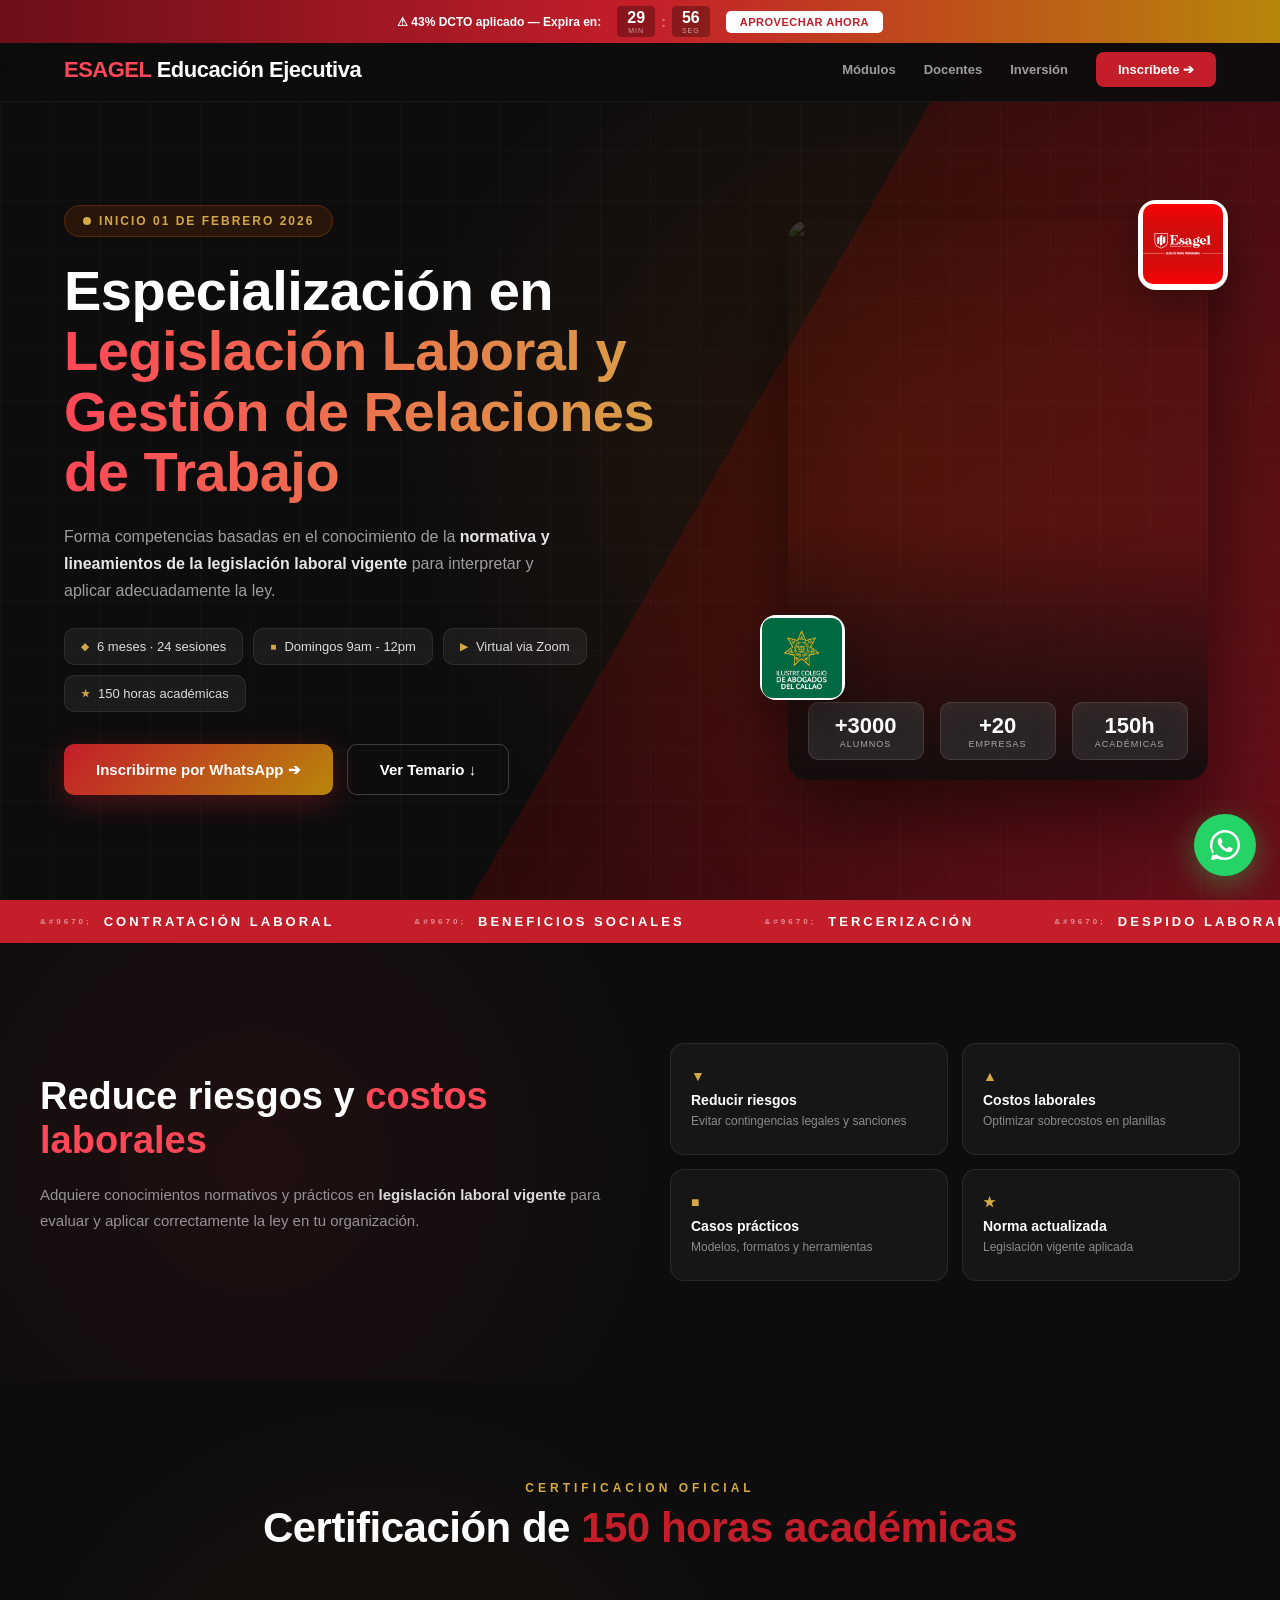
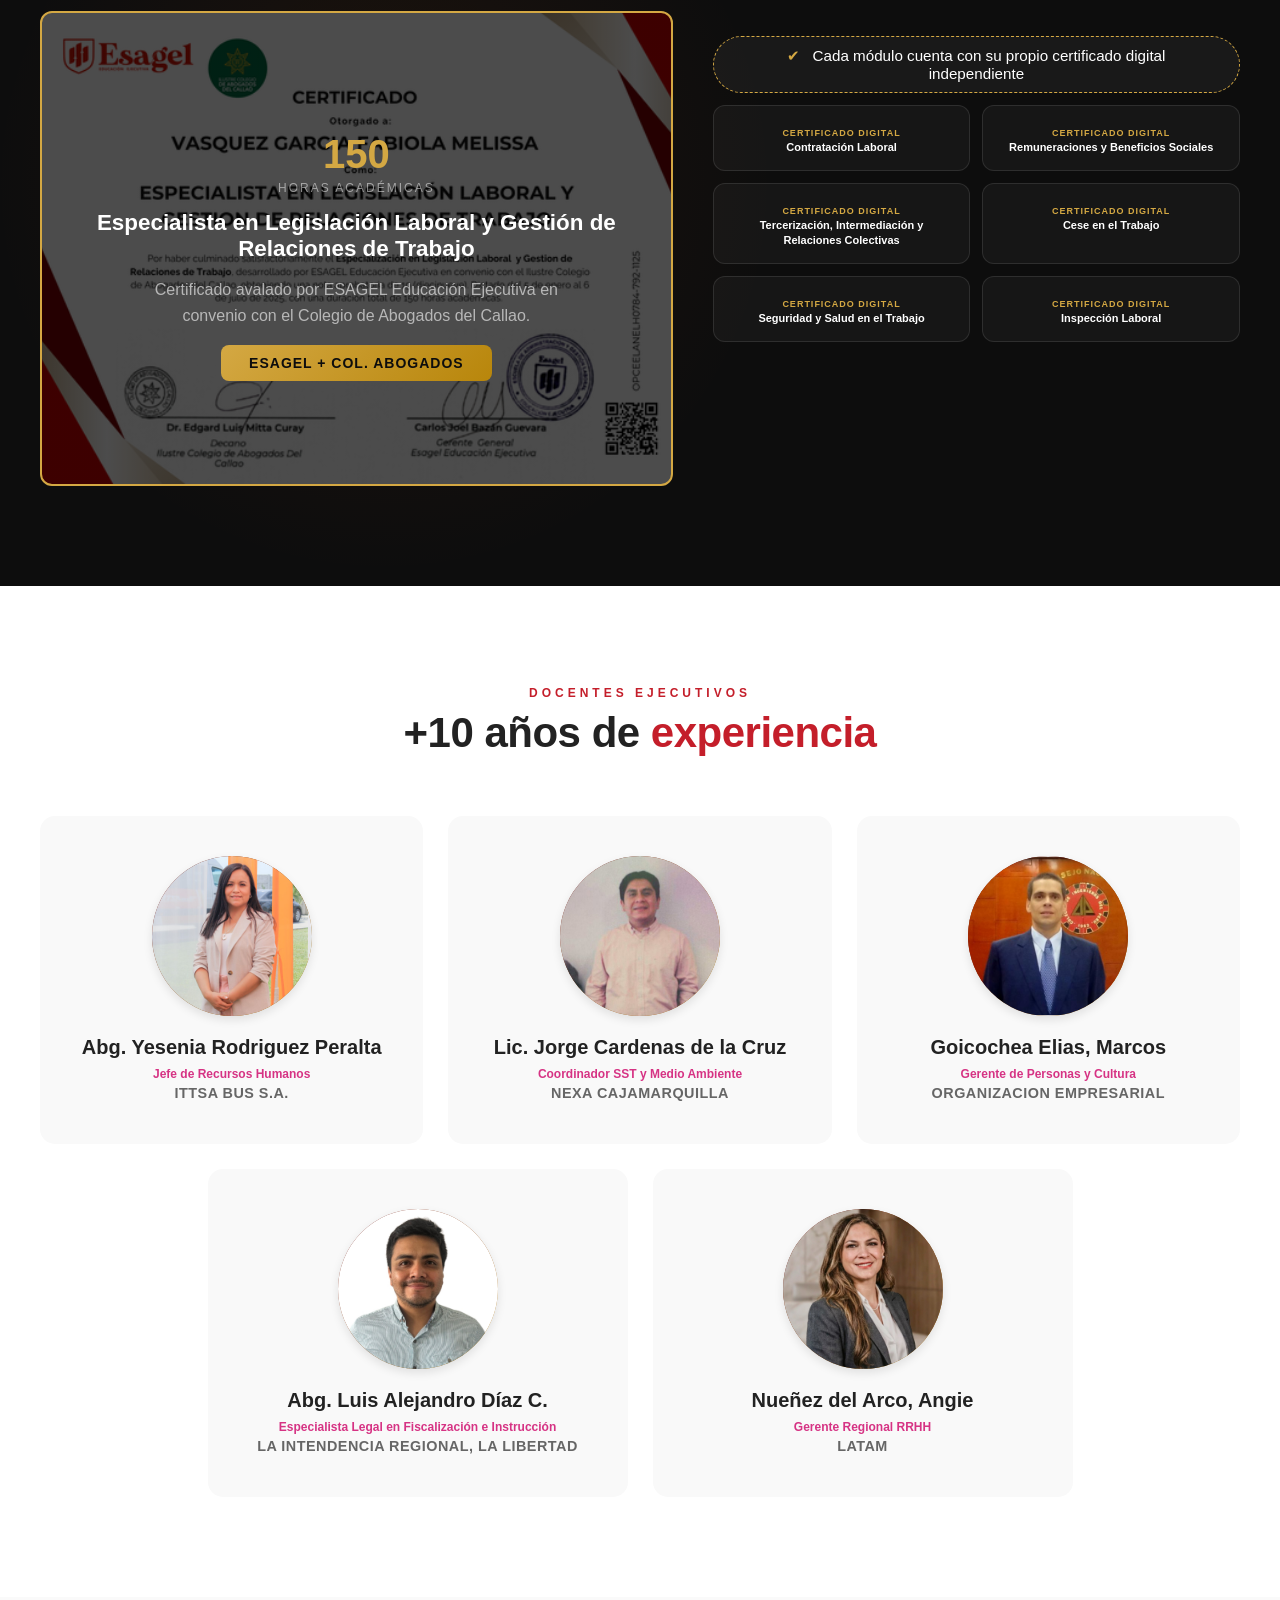
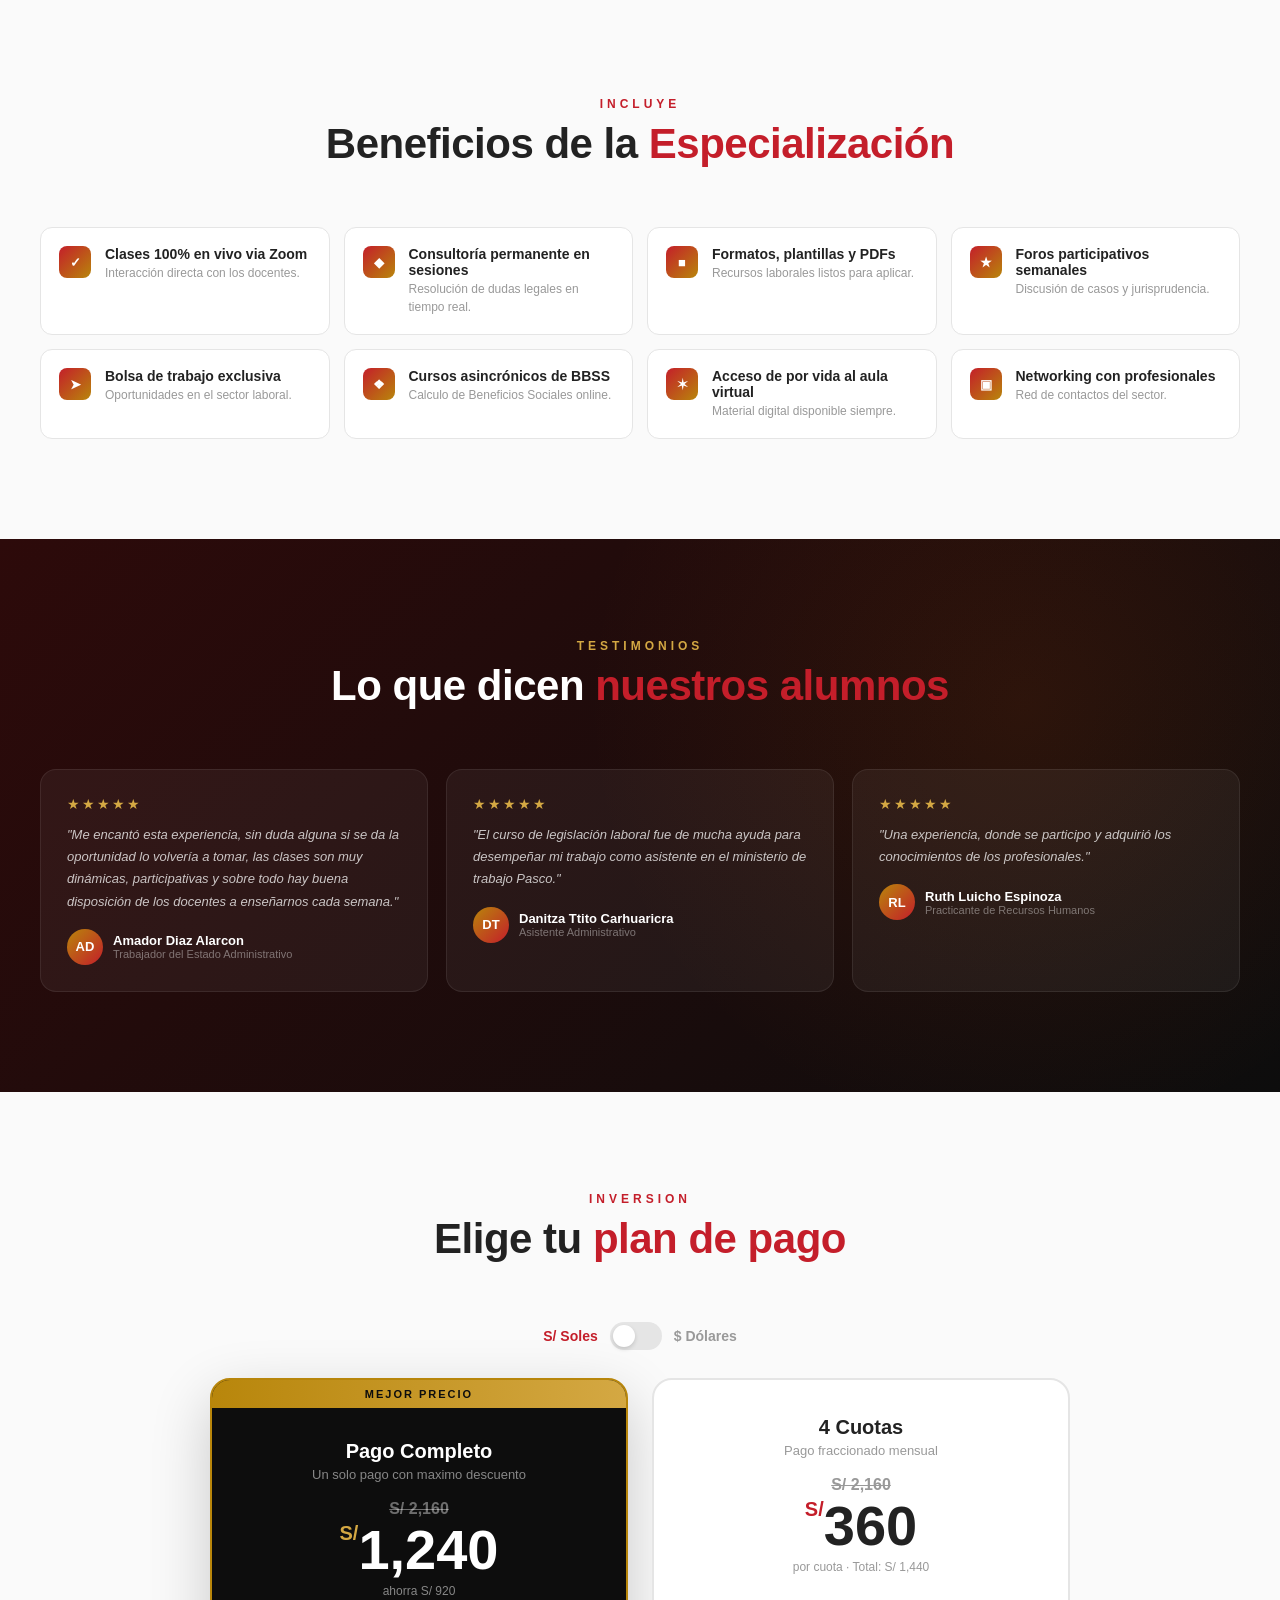
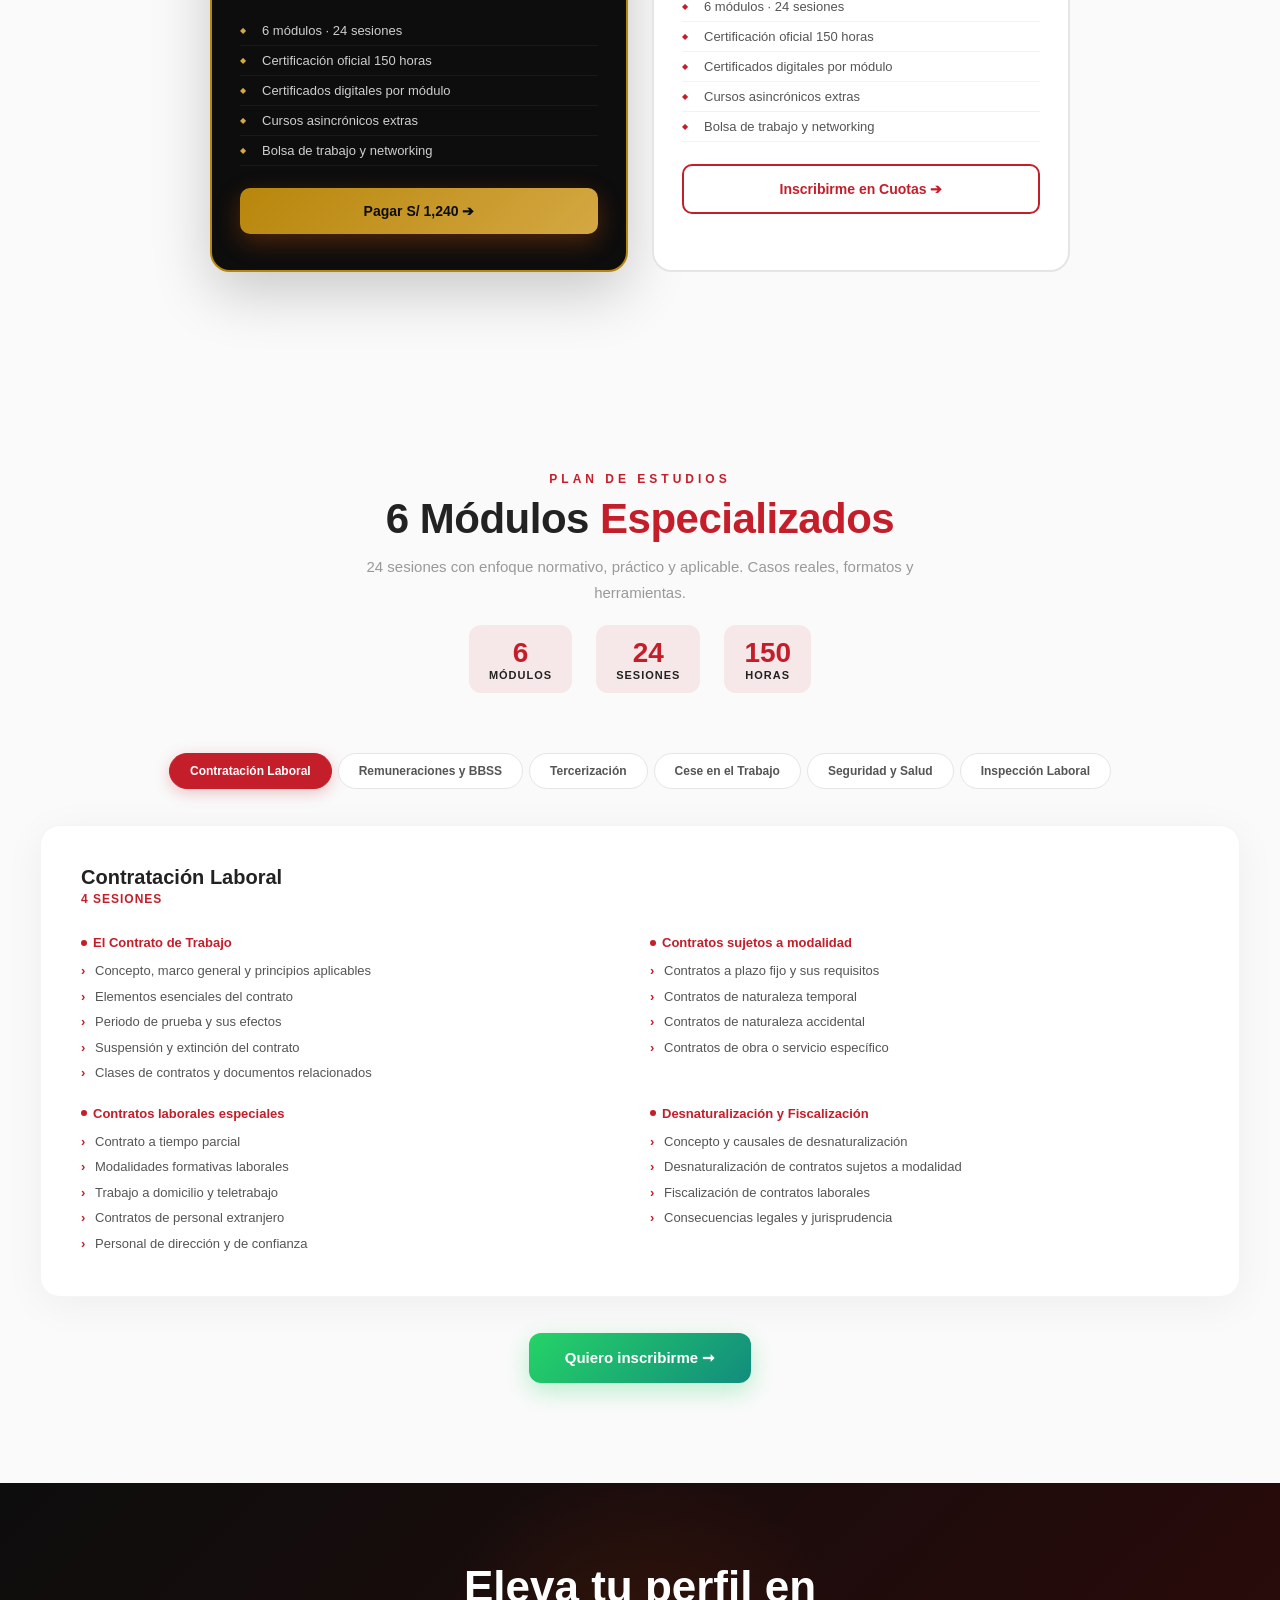
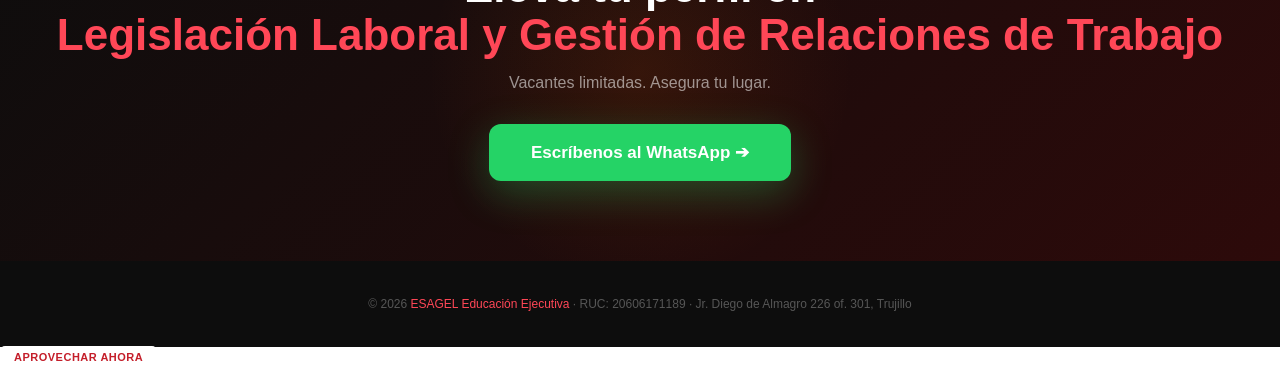
==== commit 71d82464: "Update index.html" ====
--- a/index.html
+++ b/index.html
@@ -236,17 +236,17 @@
 </div>
 
   <div class="cert-modules rv">
+  <div style="width: 100%; text-align: center; margin-top: 25px; grid-column: 1 / -1;">
+    <div style="display: inline-block; padding: 10px 25px; background: rgba(255,255,255,0.05); border: 1px dashed var(--accent2); border-radius: 50px; color: var(--white); font-size: 0.95rem; font-weight: 500;">
+      <span style="color: var(--accent2); margin-right: 8px;">✔</span> Cada módulo cuenta con su propio certificado digital independiente
+    </div>
+  </div>
   <div class="cert-mod"><span>Certificado digital</span><h4>Contratación Laboral</h4></div>
   <div class="cert-mod"><span>Certificado digital</span><h4>Remuneraciones y Beneficios Sociales</h4></div>
   <div class="cert-mod"><span>Certificado digital</span><h4>Tercerización, Intermediación y Relaciones Colectivas</h4></div>
   <div class="cert-mod"><span>Certificado digital</span><h4>Cese en el Trabajo</h4></div>
   <div class="cert-mod"><span>Certificado digital</span><h4>Seguridad y Salud en el Trabajo</h4></div>
   <div class="cert-mod"><span>Certificado digital</span><h4>Inspección Laboral</h4></div>
-  <div style="width: 100%; text-align: center; margin-top: 25px; grid-column: 1 / -1;">
-    <div style="display: inline-block; padding: 10px 25px; background: rgba(255,255,255,0.05); border: 1px dashed var(--accent2); border-radius: 50px; color: var(--white); font-size: 0.95rem; font-weight: 500;">
-      <span style="color: var(--accent2); margin-right: 8px;">✔</span> Cada módulo cuenta con su propio certificado digital independiente
-    </div>
-  </div>  
 </div></div></div></section>
   
 <section class="sec doc-sec" id="docentes">
@@ -475,4 +475,4 @@
     if(btns[1])btns[1].textContent='Inscribirme en Cuotas \u279e';
   }
   </script>
-  </body></html>+  </body></html>
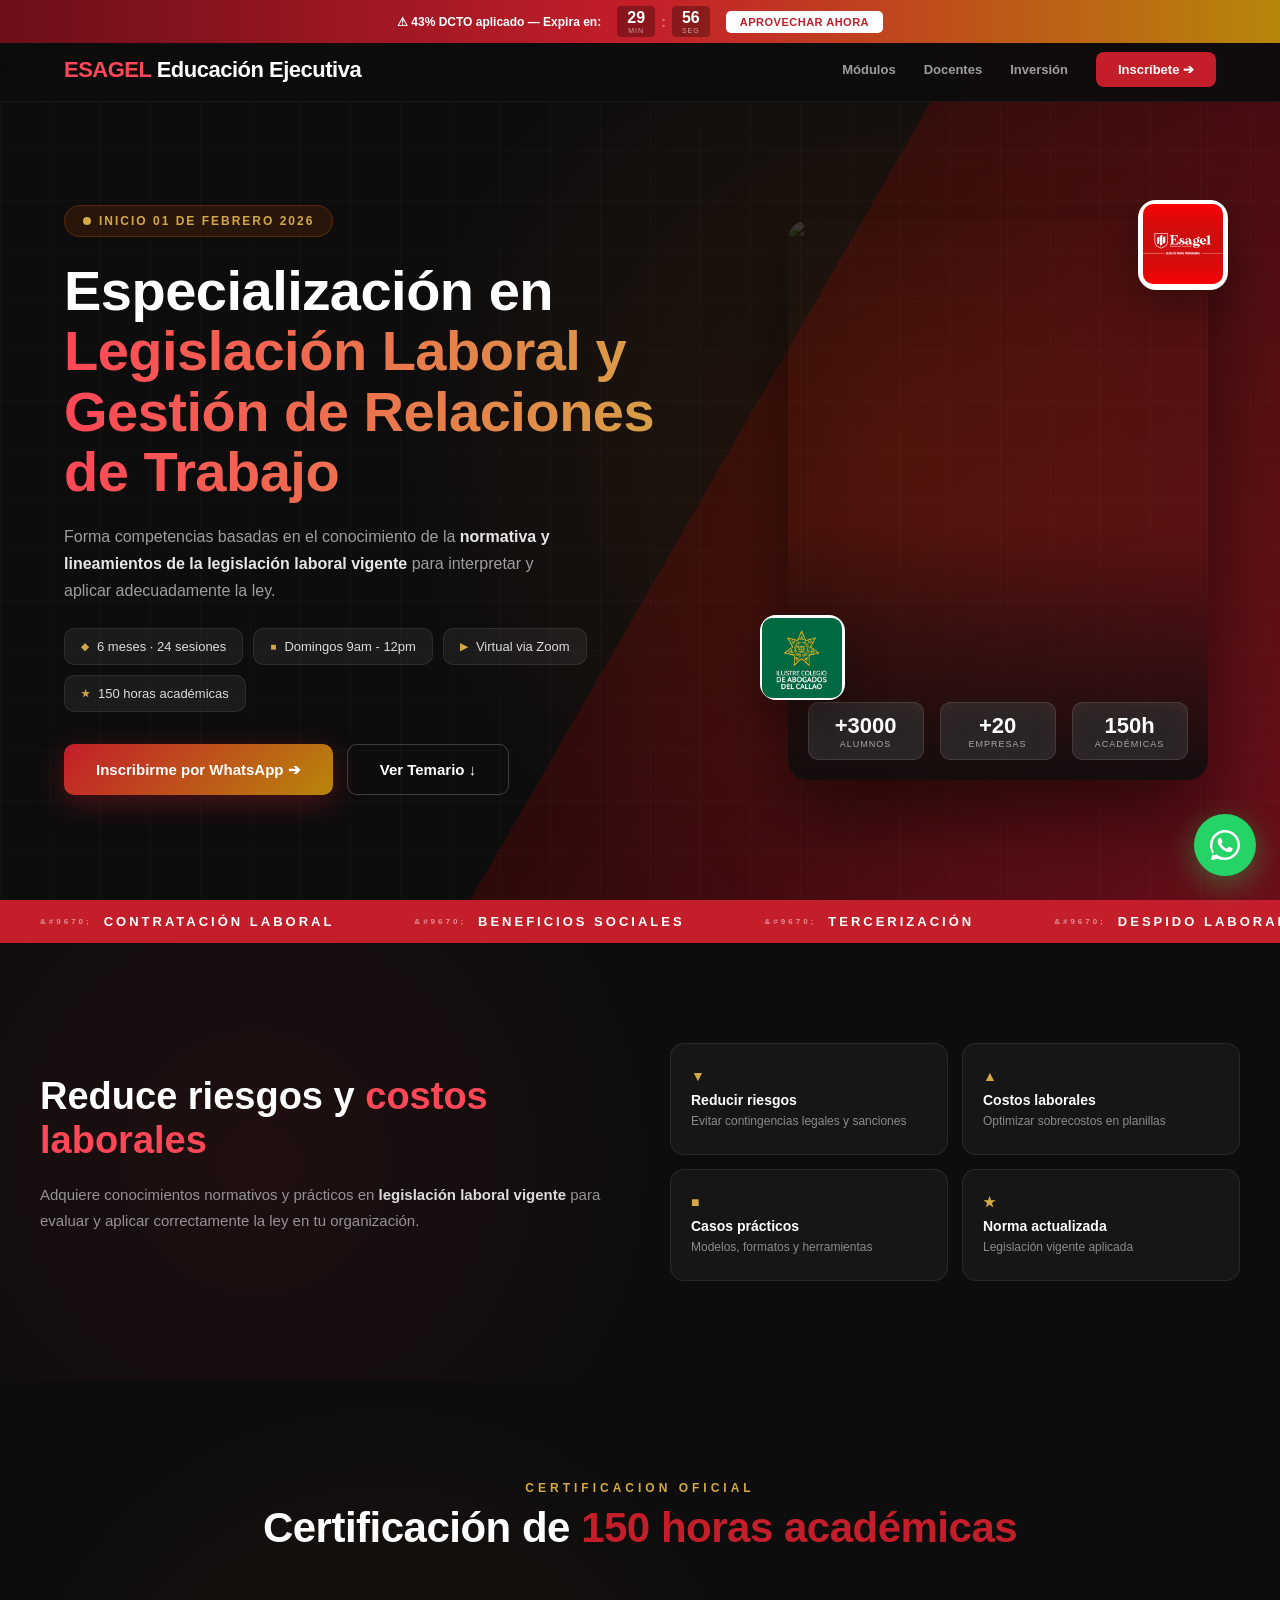
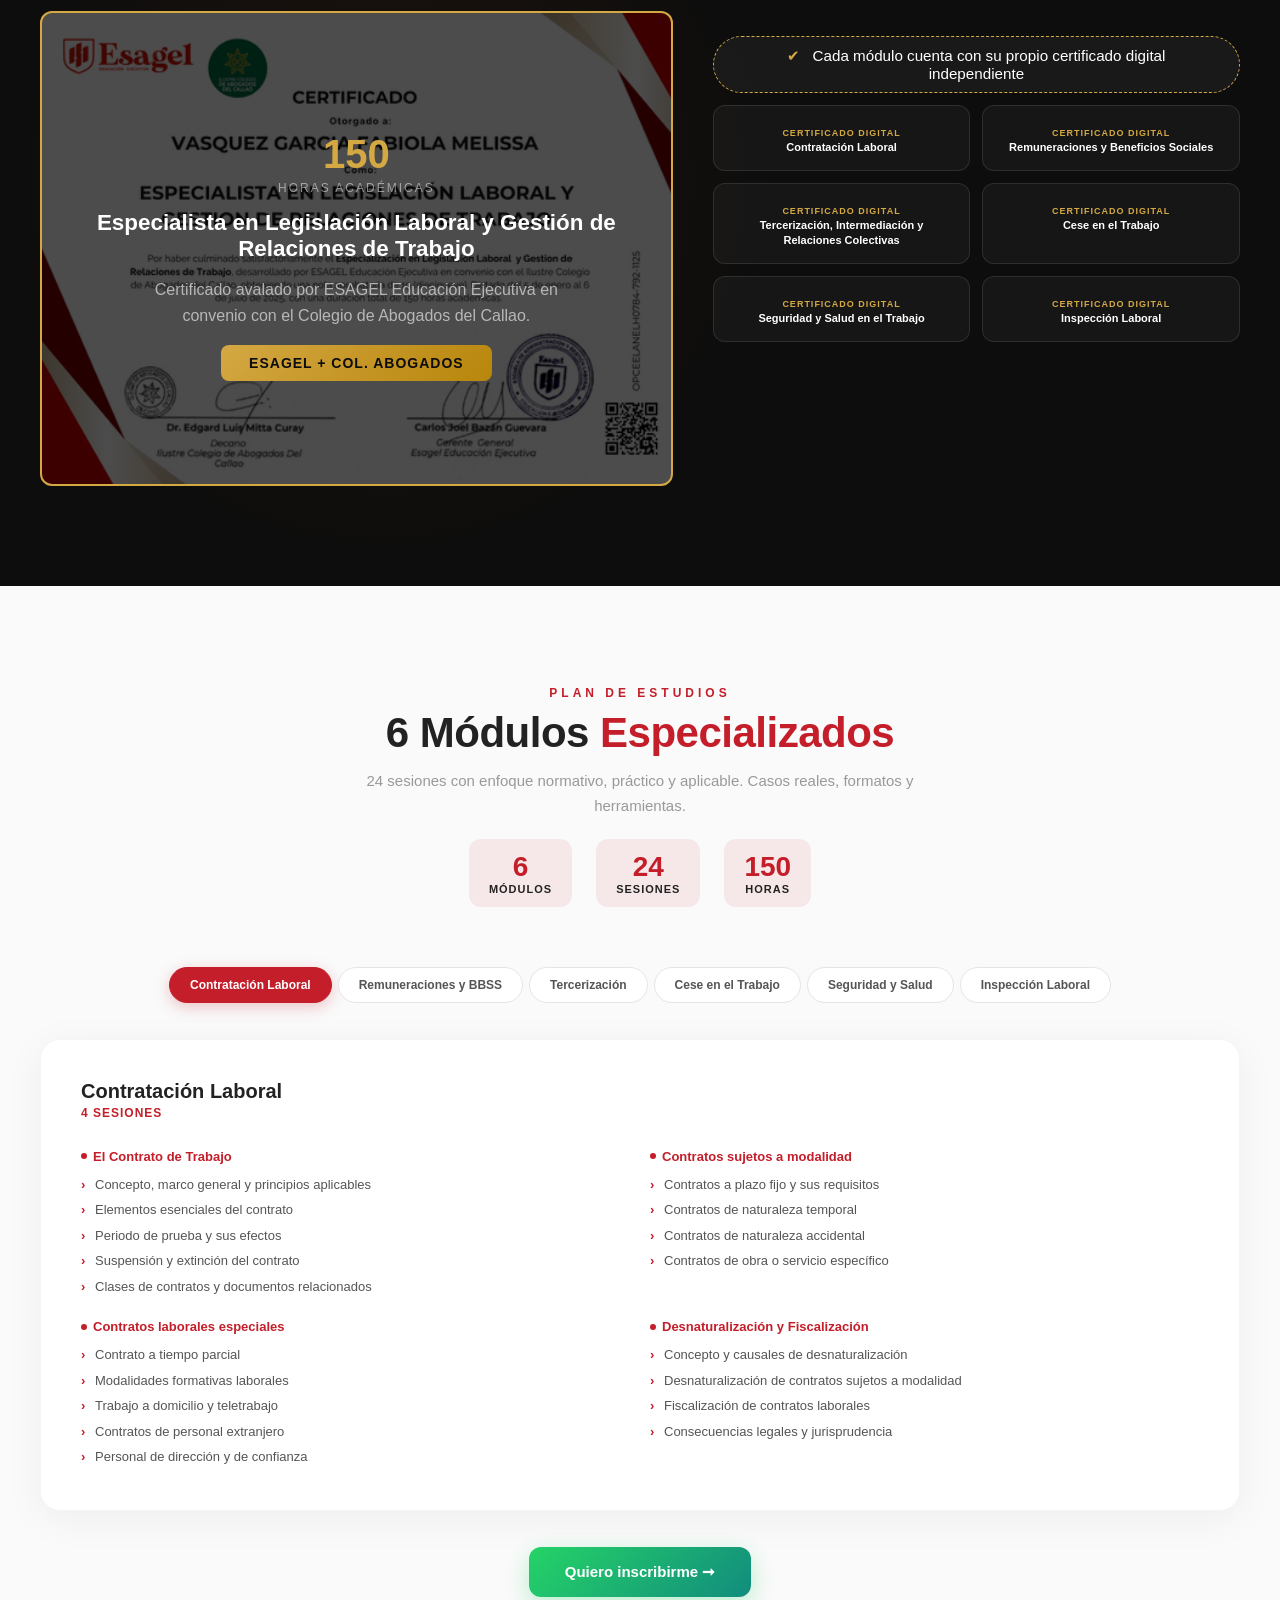
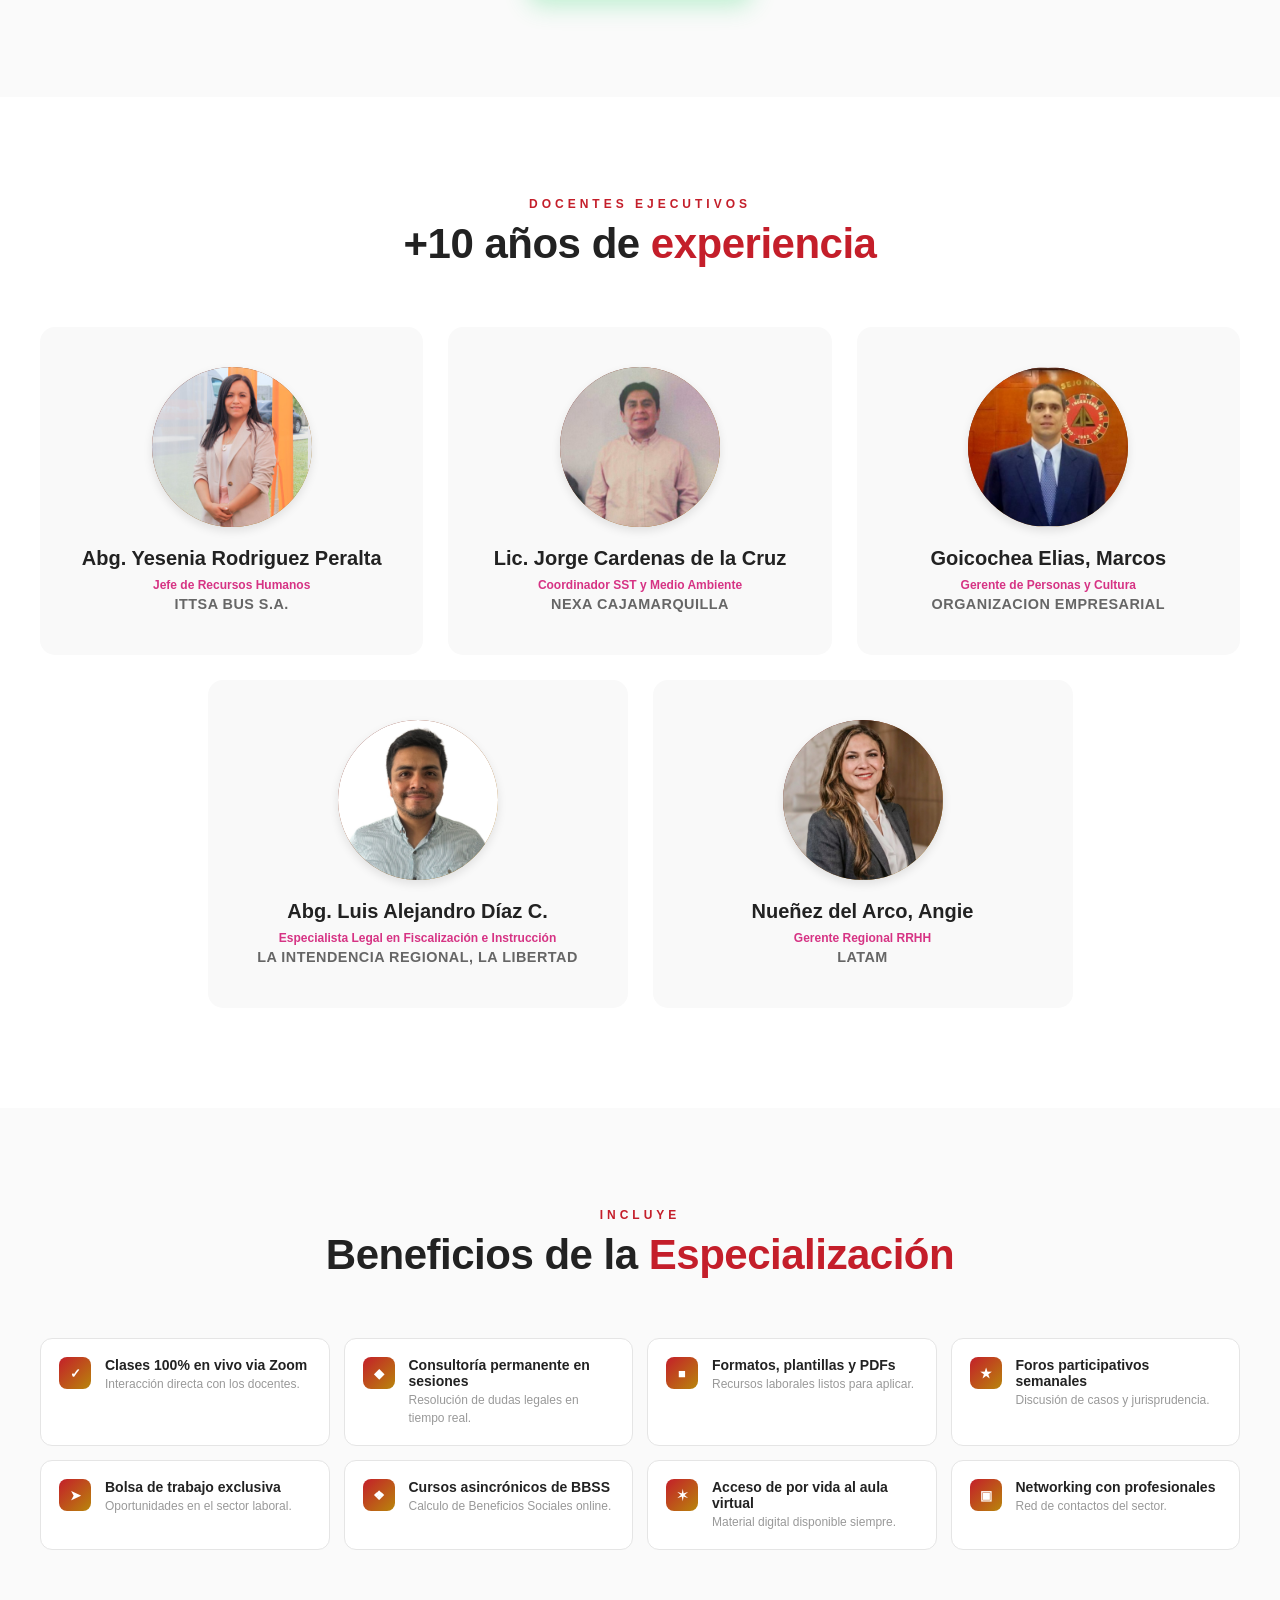
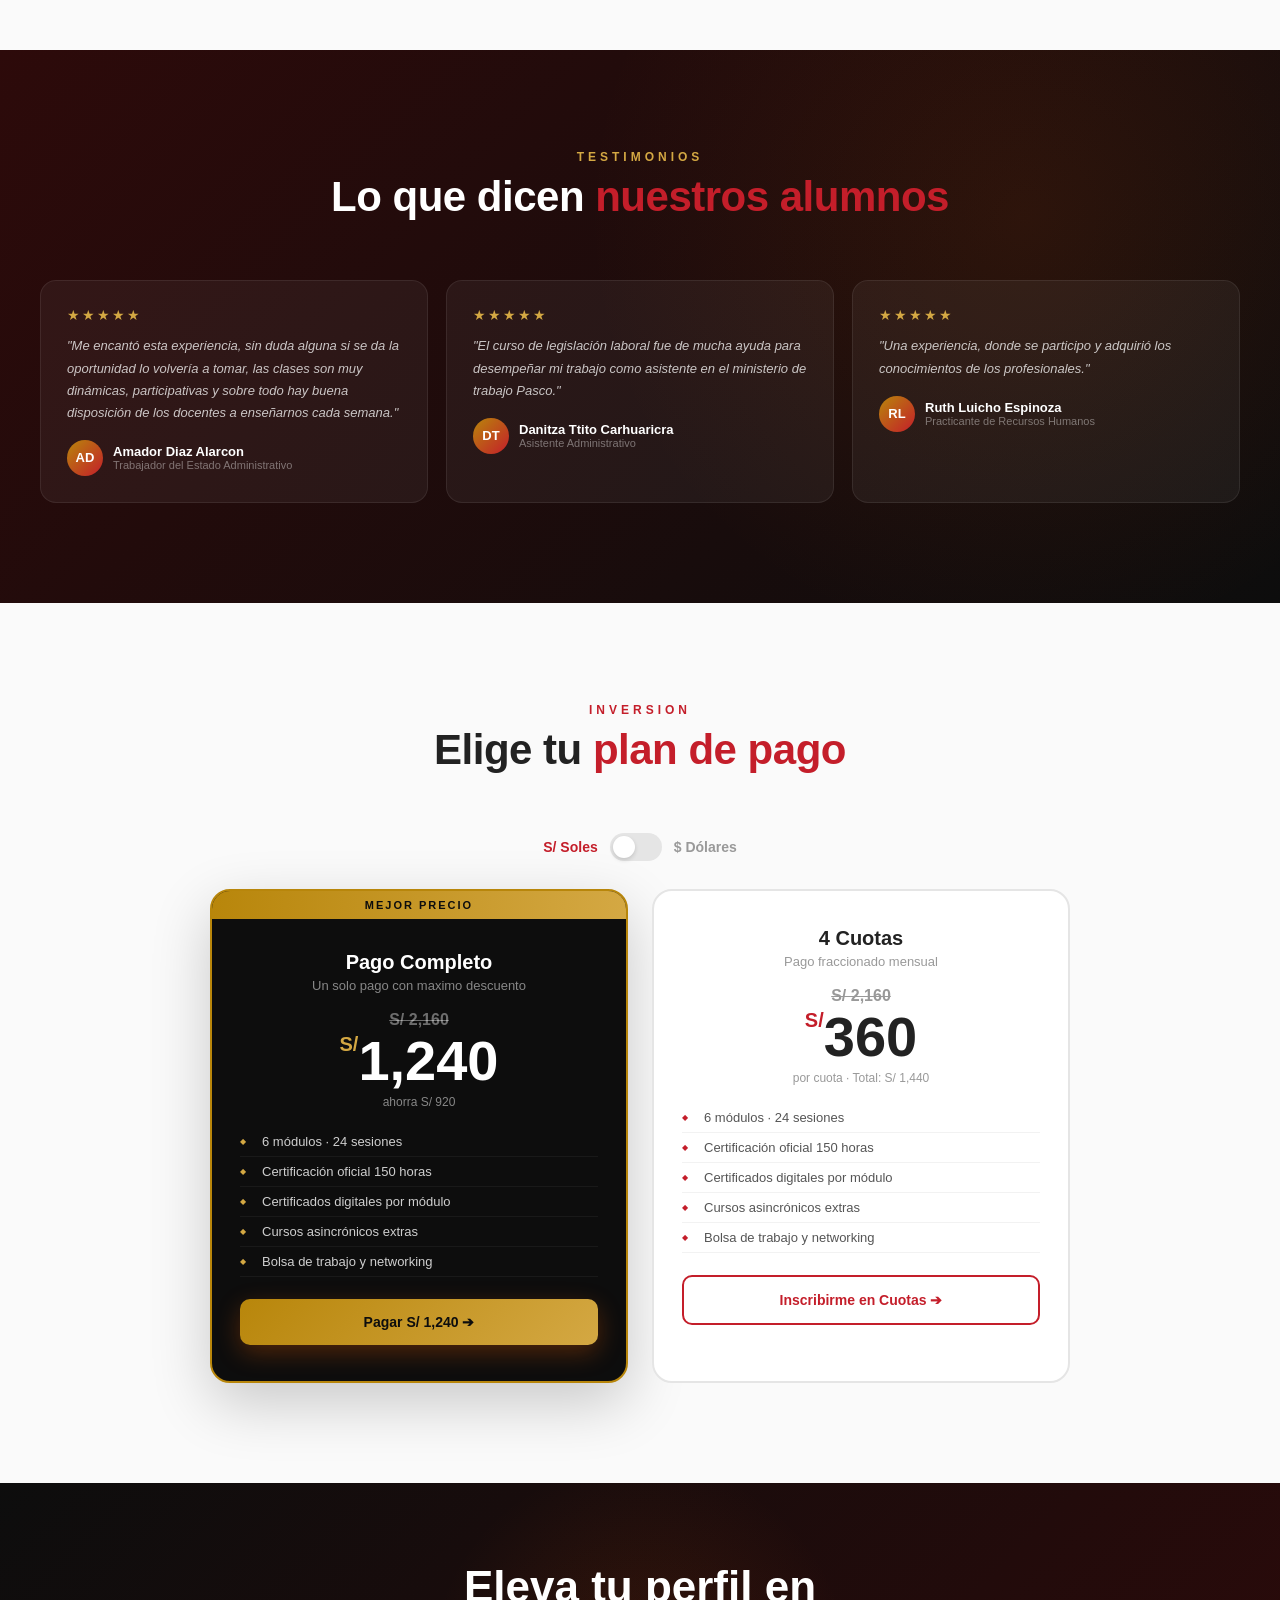
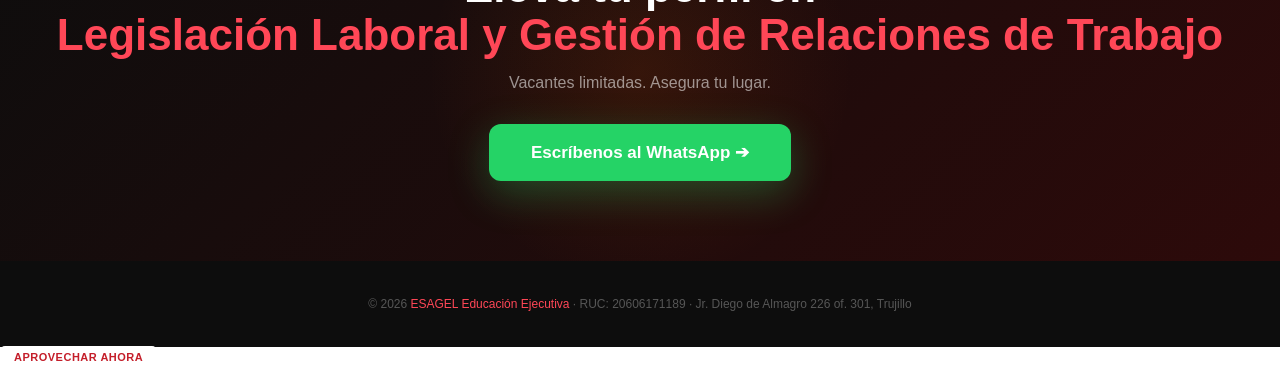
==== commit 9061bae1: "Update index.html" ====
--- a/index.html
+++ b/index.html
@@ -248,6 +248,56 @@
   <div class="cert-mod"><span>Certificado digital</span><h4>Seguridad y Salud en el Trabajo</h4></div>
   <div class="cert-mod"><span>Certificado digital</span><h4>Inspección Laboral</h4></div>
 </div></div></div></section>
+
+  <section class="sec mod-sec" id="modulos"><div class="ctn">
+  <div class="sh rv"><div class="sh-ey">PLAN DE ESTUDIOS</div><h2 class="sh-t">6 Módulos <span class="hl">Especializados</span></h2><p class="sh-d">24 sesiones con enfoque normativo, práctico y aplicable. Casos reales, formatos y herramientas.</p><div class="mod-summary rv" style="display:flex;gap:24px;justify-content:center;margin-top:20px;flex-wrap:wrap"><div style="text-align:center;padding:12px 20px;background:rgba(200,30,30,.08);border-radius:12px"><div style="font-size:28px;font-weight:800;color:var(--red)">6</div><div style="font-size:11px;color:var(--g500);font-weight:600;text-transform:uppercase;letter-spacing:1px">Módulos</div></div><div style="text-align:center;padding:12px 20px;background:rgba(200,30,30,.08);border-radius:12px"><div style="font-size:28px;font-weight:800;color:var(--red)">24</div><div style="font-size:11px;color:var(--g500);font-weight:600;text-transform:uppercase;letter-spacing:1px">Sesiones</div></div><div style="text-align:center;padding:12px 20px;background:rgba(200,30,30,.08);border-radius:12px"><div style="font-size:28px;font-weight:800;color:var(--red)">150</div><div style="font-size:11px;color:var(--g500);font-weight:600;text-transform:uppercase;letter-spacing:1px">Horas</div></div></div></div>
+  <div class="mod-tabs rv">
+  <div class="mod-tab active" onclick="showMod(0)">Contratación Laboral</div>
+  <div class="mod-tab" onclick="showMod(1)">Remuneraciones y BBSS</div>
+  <div class="mod-tab" onclick="showMod(2)">Tercerización</div>
+  <div class="mod-tab" onclick="showMod(3)">Cese en el Trabajo</div>
+  <div class="mod-tab" onclick="showMod(4)">Seguridad y Salud</div>
+  <div class="mod-tab" onclick="showMod(5)">Inspección Laboral</div>
+  </div>
+  <div class="mod-panel active"><div class="mod-content"><div class="mod-top"><h3>Contratación Laboral</h3><span>4 sesiones</span></div><div class="mod-sessions">
+  <div class="msession"><h4>El Contrato de Trabajo</h4><ul><li>Concepto, marco general y principios aplicables</li><li>Elementos esenciales del contrato</li><li>Periodo de prueba y sus efectos</li><li>Suspensión y extinción del contrato</li><li>Clases de contratos y documentos relacionados</li></ul></div>
+  <div class="msession"><h4>Contratos sujetos a modalidad</h4><ul><li>Contratos a plazo fijo y sus requisitos</li><li>Contratos de naturaleza temporal</li><li>Contratos de naturaleza accidental</li><li>Contratos de obra o servicio específico</li></ul></div>
+  <div class="msession"><h4>Contratos laborales especiales</h4><ul><li>Contrato a tiempo parcial</li><li>Modalidades formativas laborales</li><li>Trabajo a domicilio y teletrabajo</li><li>Contratos de personal extranjero</li><li>Personal de dirección y de confianza</li></ul></div>
+  <div class="msession"><h4>Desnaturalización y Fiscalización</h4><ul><li>Concepto y causales de desnaturalización</li><li>Desnaturalización de contratos sujetos a modalidad</li><li>Fiscalización de contratos laborales</li><li>Consecuencias legales y jurisprudencia</li></ul></div>
+  </div></div></div>
+  <div class="mod-panel"><div class="mod-content"><div class="mod-top"><h3>Remuneraciones y Beneficios Sociales</h3><span>4 sesiones</span></div><div class="mod-sessions">
+  <div class="msession"><h4>Conceptos Remunerativos y No Remunerativos</h4><ul><li>Concepto y tipos de remuneraciones</li><li>Modos de pago de la remuneración</li><li>Convenio de remuneración integral</li><li>Asignación Familiar: condiciones y determinación</li><li>Conceptos no remunerativos y su tratamiento</li></ul></div>
+  <div class="msession"><h4>Gratificación y Vacaciones</h4><ul><li>Condiciones para la determinación y monto</li><li>Cálculo de gratificaciones ordinarias</li><li>Gratificaciones proporcionales, truncas y extraordinarias</li><li>Plazo para el cobro de gratificaciones</li><li>Días computables para el cálculo de vacaciones</li></ul></div>
+  <div class="msession"><h4>CTS y Beneficios complementarios</h4><ul><li>Conceptos integrantes de la CTS</li><li>Conceptos no remunerativos en la CTS</li><li>Determinación de la remuneración computable</li><li>Compensación de sumas adeudadas por el trabajador</li><li>Utilidades y Seguro Vida Ley</li></ul></div>
+  <div class="msession"><h4>Liquidación de BBSS y Fiscalización</h4><ul><li>Cálculo de liquidaciones: CTS, gratificaciones y vacaciones</li><li>Principales errores en el cálculo de beneficios sociales</li><li>Fiscalización de los beneficios sociales</li><li>Casos prácticos de liquidación</li></ul></div>
+  </div></div></div>
+  <div class="mod-panel"><div class="mod-content"><div class="mod-top"><h3>Tercerización, Intermediación Laboral y Relaciones Colectivas</h3><span>4 sesiones</span></div><div class="mod-sessions">
+  <div class="msession"><h4>Tercerización laboral</h4><ul><li>Elementos esenciales y característicos</li><li>Servicios que se pueden brindar y formalidades</li><li>Derechos, beneficios laborales y garantías</li><li>Desnaturalización de la tercerización</li></ul></div>
+  <div class="msession"><h4>Intermediación Laboral</h4><ul><li>Supuestos de procedencia y protección de derechos colectivos</li><li>Requisitos, obligaciones e inicio de actividades</li><li>Infracciones y porcentajes limitativos</li><li>Derechos, beneficios y supuestos prohibidos</li></ul></div>
+  <div class="msession"><h4>Relaciones colectivas de trabajo</h4><ul><li>Marco normativo y organizaciones sindicales</li><li>Fines, funciones, obligaciones e impedimentos</li><li>Constitución, miembros y fuero sindical</li><li>Patrimonio sindical y amparo legal</li></ul></div>
+  <div class="msession"><h4>Negociaciones colectivas de trabajo</h4><ul><li>Ámbito de aplicación y representación</li><li>El pliego y proceso de negociación</li><li>El laudo y la huelga</li><li>Solución de conflictos: conciliación, mediación y arbitraje</li></ul></div>
+  </div></div></div>
+  <div class="mod-panel"><div class="mod-content"><div class="mod-top"><h3>Cese en el Trabajo</h3><span>4 sesiones</span></div><div class="mod-sessions">
+  <div class="msession"><h4>Causas de extinción del contrato</h4><ul><li>Fallecimiento del trabajador o del empleador</li><li>Renuncia o retiro voluntario del trabajador</li><li>Terminación de contratos sujetos a modalidad</li><li>Mutuo disenso e invalidez absoluta permanente</li><li>Jubilación obligatoria y facultativa</li></ul></div>
+  <div class="msession"><h4>El despido laboral</h4><ul><li>Despido por causa justa y despido arbitrario</li><li>Causas y documentos para probar causa justa</li><li>Procedimiento legal para aplicar un despido</li><li>Tipos de despido y vencimiento de contratos</li></ul></div>
+  <div class="msession"><h4>Despido nulo y arbitrario</h4><ul><li>Casos en los que se considera nulo un despido</li><li>Cómo actuar ante un despido nulo o arbitrario</li><li>Indemnización por despido nulo o arbitrario</li><li>Reposición y acciones legales del trabajador</li></ul></div>
+  <div class="msession"><h4>Despido fraudulento e incausado</h4><ul><li>Reconocimiento del despido fraudulento</li><li>Requisitos para su configuración</li><li>Despido incausado y sus efectos</li><li>Principio de tipicidad, proporcionalidad y debido proceso</li></ul></div>
+  </div></div></div>
+  <div class="mod-panel"><div class="mod-content"><div class="mod-top"><h3>Seguridad y Salud en el Trabajo</h3><span>4 sesiones</span></div><div class="mod-sessions">
+  <div class="msession"><h4>Derechos y obligaciones de las partes</h4><ul><li>Principios de la Ley de SST</li><li>Derechos y obligaciones de los empleadores</li><li>Derechos y obligaciones de los trabajadores</li><li>Responsabilidad civil y penal</li></ul></div>
+  <div class="msession"><h4>Comité de SST y funcionalidad</h4><ul><li>Introducción, funciones y responsabilidades</li><li>Instalación del comité, miembros y actividades</li><li>Registros y libros obligatorios</li><li>Supervisor de SST en empresas menores</li></ul></div>
+  <div class="msession"><h4>Prevención de riesgos laborales</h4><ul><li>Peligros biológicos, ergonómicos y psicosociales</li><li>Peligros físicos, químicos y riesgo eléctrico</li><li>Riesgo de incendio, explosión, golpes, cortes y caídas</li><li>Matriz IPERC y Mapa de Riesgos</li></ul></div>
+  <div class="msession"><h4>Implementación de un Sistema de Gestión de SST</h4><ul><li>Cómo aplicar la norma ISO 45001</li><li>ISO 45001 y la legislación peruana</li><li>Comparación ISO 45001 con OHSAS 18001</li><li>Taller práctico de implementación</li></ul></div>
+  </div></div></div>
+  <div class="mod-panel"><div class="mod-content"><div class="mod-top"><h3>Inspección Laboral</h3><span>4 sesiones</span></div><div class="mod-sessions">
+  <div class="msession"><h4>Inspección del trabajo</h4><ul><li>Marco normativo y sistema de inspección</li><li>Funciones y facultades del inspector</li><li>Actuaciones de la inspección del trabajo</li><li>Tipos de visitas inspectivas</li></ul></div>
+  <div class="msession"><h4>Infracciones, responsabilidades y sanciones</h4><ul><li>Infracciones en materia de relaciones laborales</li><li>Infracciones en materia de SST</li><li>Infracciones en seguridad social y labor inspectiva</li><li>Gravedad de las infracciones, responsabilidades y sanciones</li></ul></div>
+  <div class="msession"><h4>Procedimiento sancionador</h4><ul><li>Normativa aplicable y trámite del procedimiento</li><li>Contenido y carácter de las actas de infracción</li><li>Contenido de la resolución y notificación</li><li>Medios de impugnación y notificación al Ministerio Público</li></ul></div>
+  <div class="msession"><h4>Cómo afrontar una inspección laboral</h4><ul><li>Estrategias sobre el manejo de la inspección</li><li>Documentos básicos ante la visita del inspector</li><li>Medios de defensa ante la infracción</li><li>Reducción de multas y principales errores en los procesos</li></ul></div>
+  </div></div></div>
+  
+  <div style="text-align:center;margin-top:36px" class="rv"><a href="https://wa.me/51922514532?text=Hola%2C%20quiero%20info%20de%20Legislacion%20Laboral" class="wa-btn" target="_blank" style="display:inline-flex;align-items:center;gap:10px;padding:16px 36px;background:linear-gradient(135deg,#25D366,#128C7E);color:#fff;font-weight:700;border-radius:12px;text-decoration:none;font-size:15px;box-shadow:0 8px 25px rgba(37,211,102,.3);transition:.3s">Quiero inscribirme ➞</a></div>
+  </div></section>
   
 <section class="sec doc-sec" id="docentes">
   <div class="ctn">
@@ -369,56 +419,6 @@
   <ul class="pc-list"><li>6 módulos &middot; 24 sesiones</li><li>Certificación oficial 150 horas</li><li>Certificados digitales por módulo</li><li>Cursos asincrónicos extras</li><li>Bolsa de trabajo y networking</li></ul>
   <a href="https://wa.me/51922514532?text=Hola%2C%20quiero%20inscribirme%20en%20CUOTAS%20en%20Legislacion%20Laboral" class="pc-btn pc-btn-o" target="_blank">Inscribirme en Cuotas &#10132;</a></div>
   </div></div></section>
-  
-  <section class="sec mod-sec" id="modulos"><div class="ctn">
-  <div class="sh rv"><div class="sh-ey">PLAN DE ESTUDIOS</div><h2 class="sh-t">6 Módulos <span class="hl">Especializados</span></h2><p class="sh-d">24 sesiones con enfoque normativo, práctico y aplicable. Casos reales, formatos y herramientas.</p><div class="mod-summary rv" style="display:flex;gap:24px;justify-content:center;margin-top:20px;flex-wrap:wrap"><div style="text-align:center;padding:12px 20px;background:rgba(200,30,30,.08);border-radius:12px"><div style="font-size:28px;font-weight:800;color:var(--red)">6</div><div style="font-size:11px;color:var(--g500);font-weight:600;text-transform:uppercase;letter-spacing:1px">Módulos</div></div><div style="text-align:center;padding:12px 20px;background:rgba(200,30,30,.08);border-radius:12px"><div style="font-size:28px;font-weight:800;color:var(--red)">24</div><div style="font-size:11px;color:var(--g500);font-weight:600;text-transform:uppercase;letter-spacing:1px">Sesiones</div></div><div style="text-align:center;padding:12px 20px;background:rgba(200,30,30,.08);border-radius:12px"><div style="font-size:28px;font-weight:800;color:var(--red)">150</div><div style="font-size:11px;color:var(--g500);font-weight:600;text-transform:uppercase;letter-spacing:1px">Horas</div></div></div></div>
-  <div class="mod-tabs rv">
-  <div class="mod-tab active" onclick="showMod(0)">Contratación Laboral</div>
-  <div class="mod-tab" onclick="showMod(1)">Remuneraciones y BBSS</div>
-  <div class="mod-tab" onclick="showMod(2)">Tercerización</div>
-  <div class="mod-tab" onclick="showMod(3)">Cese en el Trabajo</div>
-  <div class="mod-tab" onclick="showMod(4)">Seguridad y Salud</div>
-  <div class="mod-tab" onclick="showMod(5)">Inspección Laboral</div>
-  </div>
-  <div class="mod-panel active"><div class="mod-content"><div class="mod-top"><h3>Contratación Laboral</h3><span>4 sesiones</span></div><div class="mod-sessions">
-  <div class="msession"><h4>El Contrato de Trabajo</h4><ul><li>Concepto, marco general y principios aplicables</li><li>Elementos esenciales del contrato</li><li>Periodo de prueba y sus efectos</li><li>Suspensión y extinción del contrato</li><li>Clases de contratos y documentos relacionados</li></ul></div>
-  <div class="msession"><h4>Contratos sujetos a modalidad</h4><ul><li>Contratos a plazo fijo y sus requisitos</li><li>Contratos de naturaleza temporal</li><li>Contratos de naturaleza accidental</li><li>Contratos de obra o servicio específico</li></ul></div>
-  <div class="msession"><h4>Contratos laborales especiales</h4><ul><li>Contrato a tiempo parcial</li><li>Modalidades formativas laborales</li><li>Trabajo a domicilio y teletrabajo</li><li>Contratos de personal extranjero</li><li>Personal de dirección y de confianza</li></ul></div>
-  <div class="msession"><h4>Desnaturalización y Fiscalización</h4><ul><li>Concepto y causales de desnaturalización</li><li>Desnaturalización de contratos sujetos a modalidad</li><li>Fiscalización de contratos laborales</li><li>Consecuencias legales y jurisprudencia</li></ul></div>
-  </div></div></div>
-  <div class="mod-panel"><div class="mod-content"><div class="mod-top"><h3>Remuneraciones y Beneficios Sociales</h3><span>4 sesiones</span></div><div class="mod-sessions">
-  <div class="msession"><h4>Conceptos Remunerativos y No Remunerativos</h4><ul><li>Concepto y tipos de remuneraciones</li><li>Modos de pago de la remuneración</li><li>Convenio de remuneración integral</li><li>Asignación Familiar: condiciones y determinación</li><li>Conceptos no remunerativos y su tratamiento</li></ul></div>
-  <div class="msession"><h4>Gratificación y Vacaciones</h4><ul><li>Condiciones para la determinación y monto</li><li>Cálculo de gratificaciones ordinarias</li><li>Gratificaciones proporcionales, truncas y extraordinarias</li><li>Plazo para el cobro de gratificaciones</li><li>Días computables para el cálculo de vacaciones</li></ul></div>
-  <div class="msession"><h4>CTS y Beneficios complementarios</h4><ul><li>Conceptos integrantes de la CTS</li><li>Conceptos no remunerativos en la CTS</li><li>Determinación de la remuneración computable</li><li>Compensación de sumas adeudadas por el trabajador</li><li>Utilidades y Seguro Vida Ley</li></ul></div>
-  <div class="msession"><h4>Liquidación de BBSS y Fiscalización</h4><ul><li>Cálculo de liquidaciones: CTS, gratificaciones y vacaciones</li><li>Principales errores en el cálculo de beneficios sociales</li><li>Fiscalización de los beneficios sociales</li><li>Casos prácticos de liquidación</li></ul></div>
-  </div></div></div>
-  <div class="mod-panel"><div class="mod-content"><div class="mod-top"><h3>Tercerización, Intermediación Laboral y Relaciones Colectivas</h3><span>4 sesiones</span></div><div class="mod-sessions">
-  <div class="msession"><h4>Tercerización laboral</h4><ul><li>Elementos esenciales y característicos</li><li>Servicios que se pueden brindar y formalidades</li><li>Derechos, beneficios laborales y garantías</li><li>Desnaturalización de la tercerización</li></ul></div>
-  <div class="msession"><h4>Intermediación Laboral</h4><ul><li>Supuestos de procedencia y protección de derechos colectivos</li><li>Requisitos, obligaciones e inicio de actividades</li><li>Infracciones y porcentajes limitativos</li><li>Derechos, beneficios y supuestos prohibidos</li></ul></div>
-  <div class="msession"><h4>Relaciones colectivas de trabajo</h4><ul><li>Marco normativo y organizaciones sindicales</li><li>Fines, funciones, obligaciones e impedimentos</li><li>Constitución, miembros y fuero sindical</li><li>Patrimonio sindical y amparo legal</li></ul></div>
-  <div class="msession"><h4>Negociaciones colectivas de trabajo</h4><ul><li>Ámbito de aplicación y representación</li><li>El pliego y proceso de negociación</li><li>El laudo y la huelga</li><li>Solución de conflictos: conciliación, mediación y arbitraje</li></ul></div>
-  </div></div></div>
-  <div class="mod-panel"><div class="mod-content"><div class="mod-top"><h3>Cese en el Trabajo</h3><span>4 sesiones</span></div><div class="mod-sessions">
-  <div class="msession"><h4>Causas de extinción del contrato</h4><ul><li>Fallecimiento del trabajador o del empleador</li><li>Renuncia o retiro voluntario del trabajador</li><li>Terminación de contratos sujetos a modalidad</li><li>Mutuo disenso e invalidez absoluta permanente</li><li>Jubilación obligatoria y facultativa</li></ul></div>
-  <div class="msession"><h4>El despido laboral</h4><ul><li>Despido por causa justa y despido arbitrario</li><li>Causas y documentos para probar causa justa</li><li>Procedimiento legal para aplicar un despido</li><li>Tipos de despido y vencimiento de contratos</li></ul></div>
-  <div class="msession"><h4>Despido nulo y arbitrario</h4><ul><li>Casos en los que se considera nulo un despido</li><li>Cómo actuar ante un despido nulo o arbitrario</li><li>Indemnización por despido nulo o arbitrario</li><li>Reposición y acciones legales del trabajador</li></ul></div>
-  <div class="msession"><h4>Despido fraudulento e incausado</h4><ul><li>Reconocimiento del despido fraudulento</li><li>Requisitos para su configuración</li><li>Despido incausado y sus efectos</li><li>Principio de tipicidad, proporcionalidad y debido proceso</li></ul></div>
-  </div></div></div>
-  <div class="mod-panel"><div class="mod-content"><div class="mod-top"><h3>Seguridad y Salud en el Trabajo</h3><span>4 sesiones</span></div><div class="mod-sessions">
-  <div class="msession"><h4>Derechos y obligaciones de las partes</h4><ul><li>Principios de la Ley de SST</li><li>Derechos y obligaciones de los empleadores</li><li>Derechos y obligaciones de los trabajadores</li><li>Responsabilidad civil y penal</li></ul></div>
-  <div class="msession"><h4>Comité de SST y funcionalidad</h4><ul><li>Introducción, funciones y responsabilidades</li><li>Instalación del comité, miembros y actividades</li><li>Registros y libros obligatorios</li><li>Supervisor de SST en empresas menores</li></ul></div>
-  <div class="msession"><h4>Prevención de riesgos laborales</h4><ul><li>Peligros biológicos, ergonómicos y psicosociales</li><li>Peligros físicos, químicos y riesgo eléctrico</li><li>Riesgo de incendio, explosión, golpes, cortes y caídas</li><li>Matriz IPERC y Mapa de Riesgos</li></ul></div>
-  <div class="msession"><h4>Implementación de un Sistema de Gestión de SST</h4><ul><li>Cómo aplicar la norma ISO 45001</li><li>ISO 45001 y la legislación peruana</li><li>Comparación ISO 45001 con OHSAS 18001</li><li>Taller práctico de implementación</li></ul></div>
-  </div></div></div>
-  <div class="mod-panel"><div class="mod-content"><div class="mod-top"><h3>Inspección Laboral</h3><span>4 sesiones</span></div><div class="mod-sessions">
-  <div class="msession"><h4>Inspección del trabajo</h4><ul><li>Marco normativo y sistema de inspección</li><li>Funciones y facultades del inspector</li><li>Actuaciones de la inspección del trabajo</li><li>Tipos de visitas inspectivas</li></ul></div>
-  <div class="msession"><h4>Infracciones, responsabilidades y sanciones</h4><ul><li>Infracciones en materia de relaciones laborales</li><li>Infracciones en materia de SST</li><li>Infracciones en seguridad social y labor inspectiva</li><li>Gravedad de las infracciones, responsabilidades y sanciones</li></ul></div>
-  <div class="msession"><h4>Procedimiento sancionador</h4><ul><li>Normativa aplicable y trámite del procedimiento</li><li>Contenido y carácter de las actas de infracción</li><li>Contenido de la resolución y notificación</li><li>Medios de impugnación y notificación al Ministerio Público</li></ul></div>
-  <div class="msession"><h4>Cómo afrontar una inspección laboral</h4><ul><li>Estrategias sobre el manejo de la inspección</li><li>Documentos básicos ante la visita del inspector</li><li>Medios de defensa ante la infracción</li><li>Reducción de multas y principales errores en los procesos</li></ul></div>
-  </div></div></div>
-  
-  <div style="text-align:center;margin-top:36px" class="rv"><a href="https://wa.me/51922514532?text=Hola%2C%20quiero%20info%20de%20Legislacion%20Laboral" class="wa-btn" target="_blank" style="display:inline-flex;align-items:center;gap:10px;padding:16px 36px;background:linear-gradient(135deg,#25D366,#128C7E);color:#fff;font-weight:700;border-radius:12px;text-decoration:none;font-size:15px;box-shadow:0 8px 25px rgba(37,211,102,.3);transition:.3s">Quiero inscribirme ➞</a></div>
-  </div></section>
   
   <section class="cta"><div class="cta-in rv"><h2>Eleva tu perfil en<br><span class="hl">Legislación Laboral y Gestión de Relaciones de Trabajo</span></h2><p>Vacantes limitadas. Asegura tu lugar.</p><a href="https://wa.me/51922514532?text=Hola%2C%20quiero%20info%20de%20Legislacion%20Laboral" class="wa-btn" target="_blank">Escríbenos al WhatsApp &#10132;</a></div></section>
   
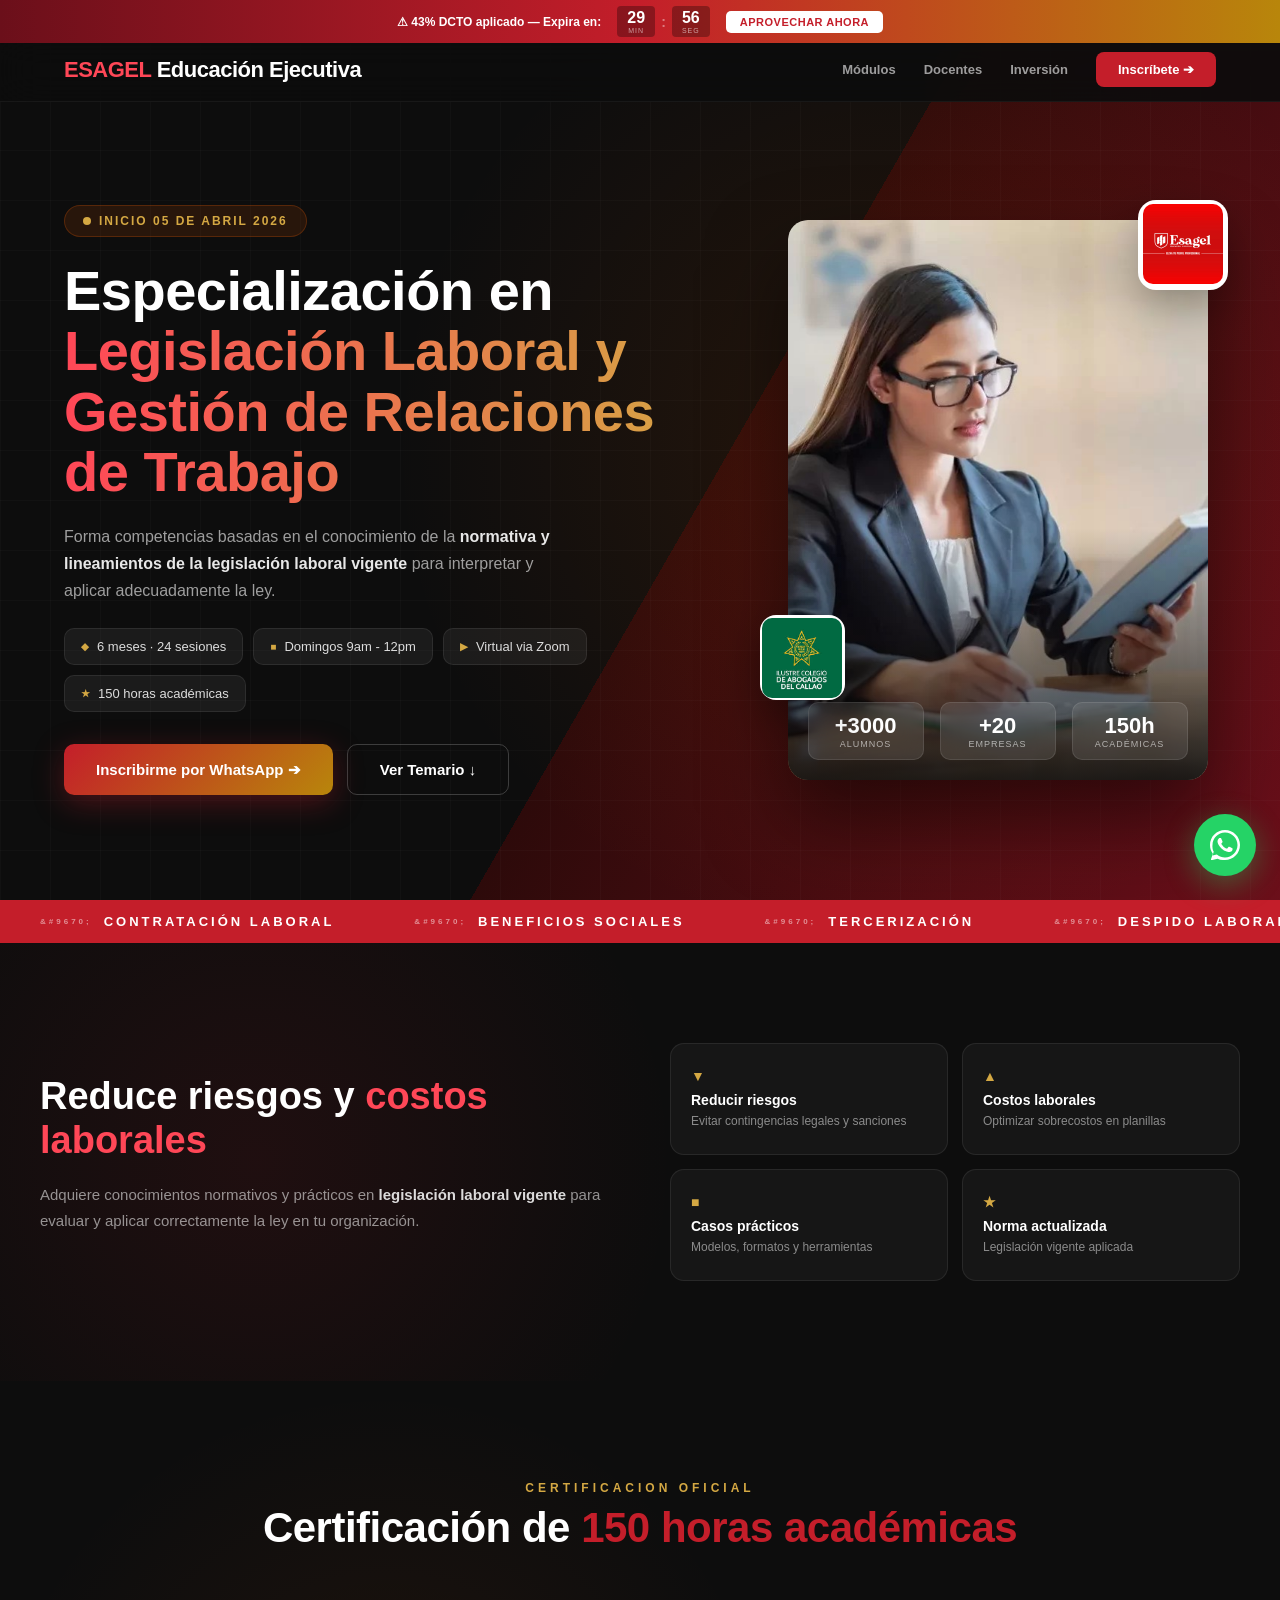
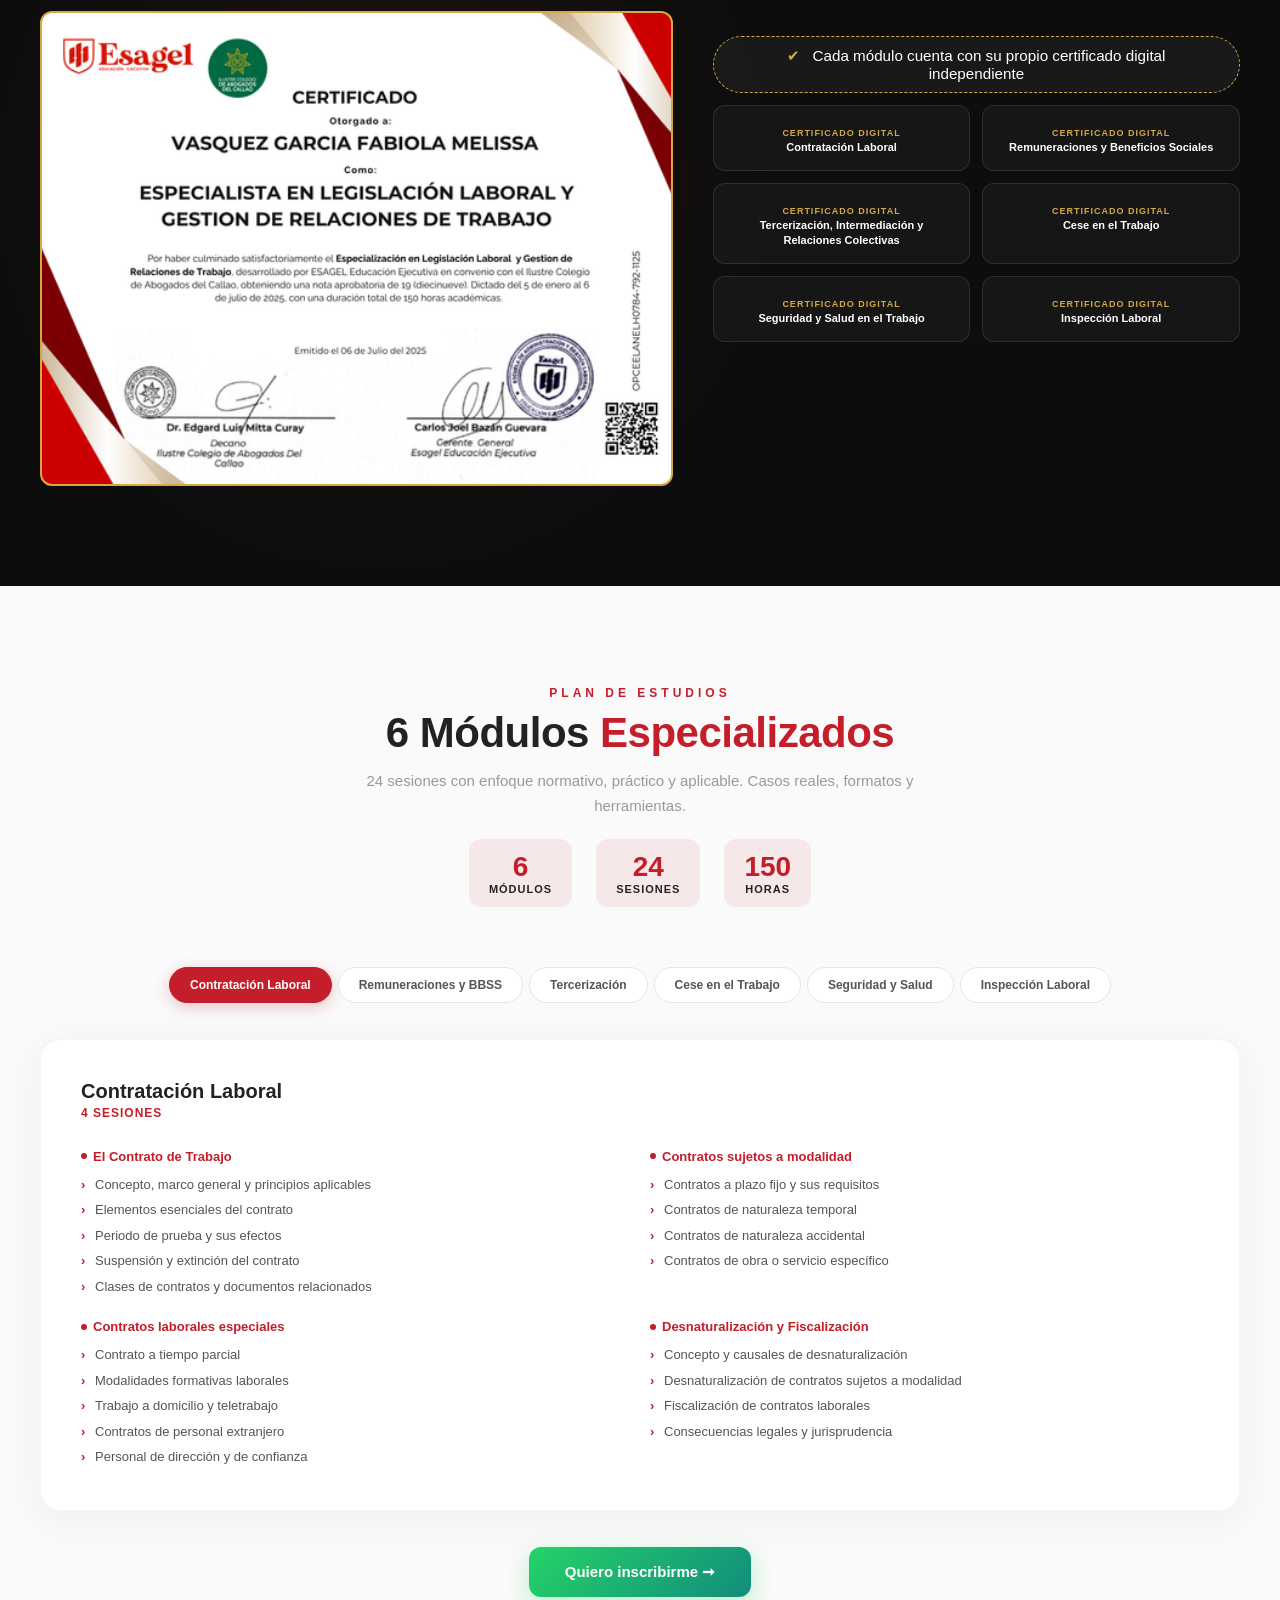
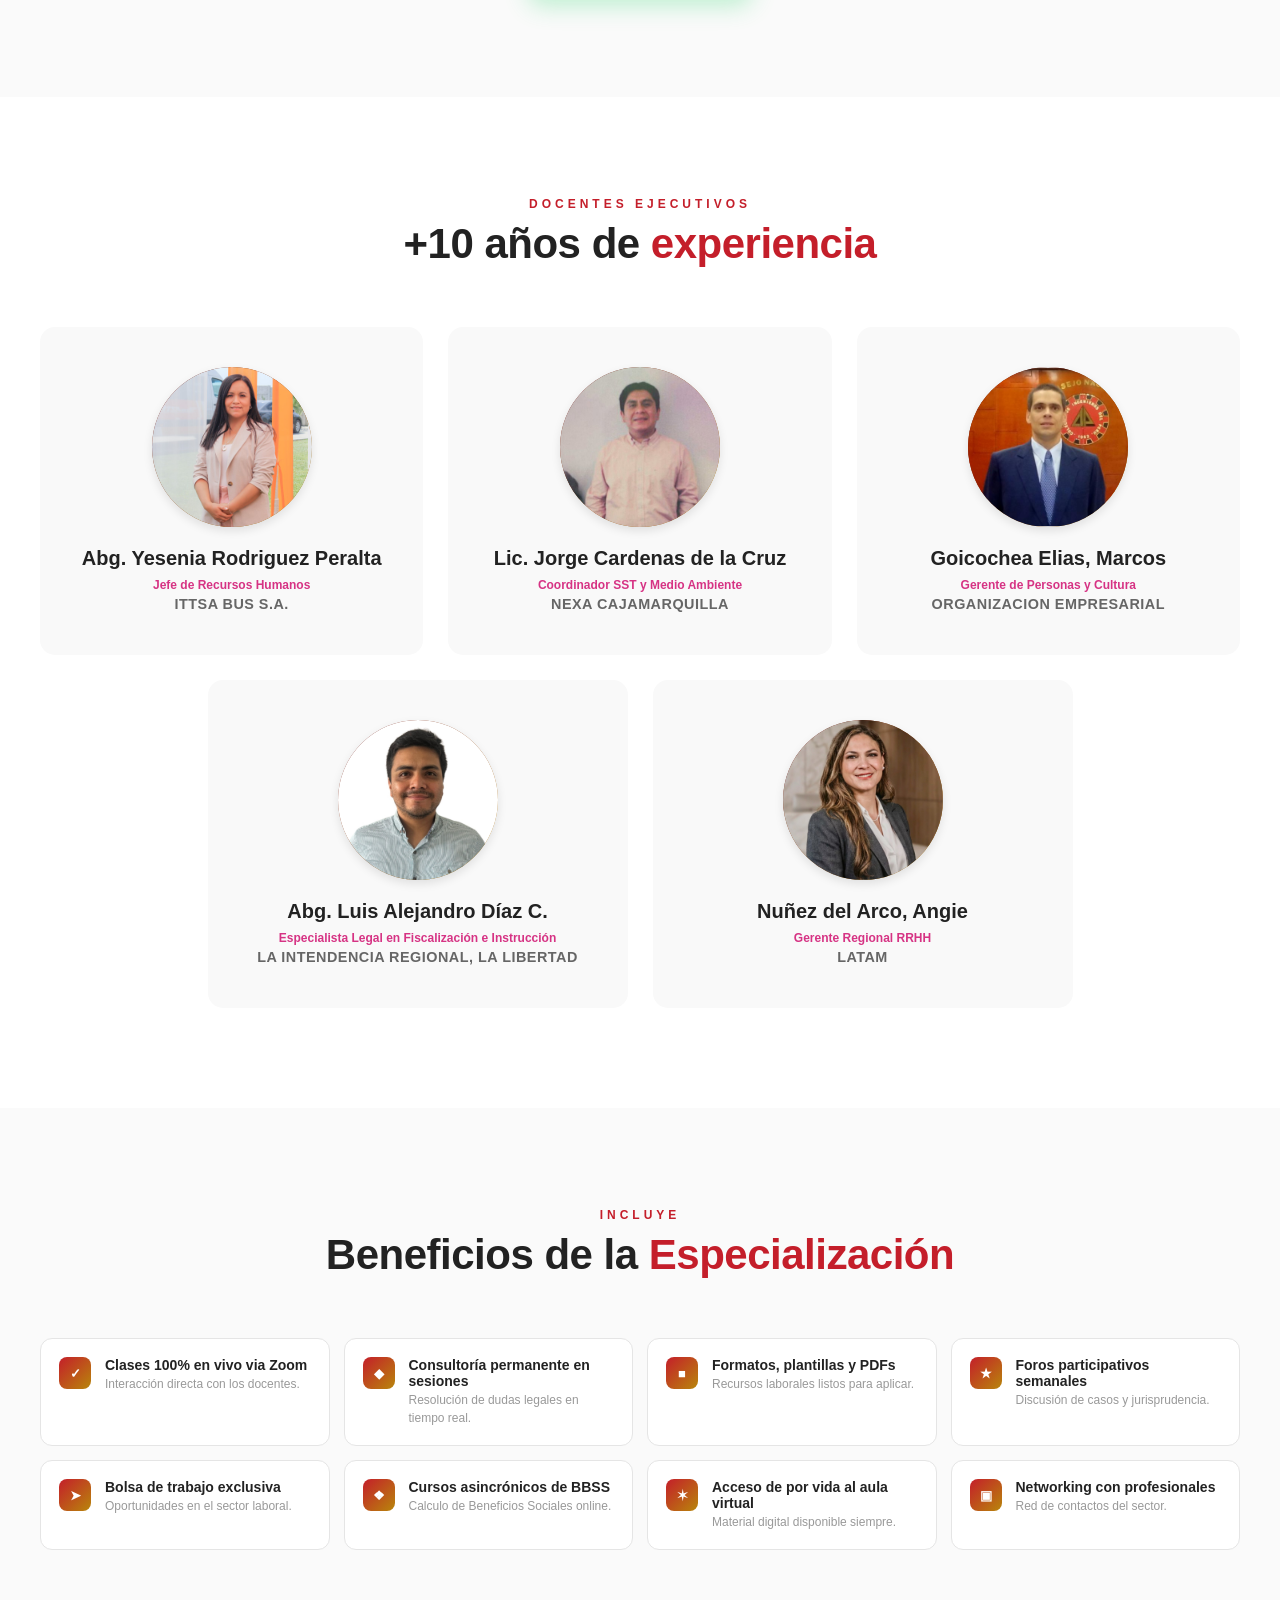
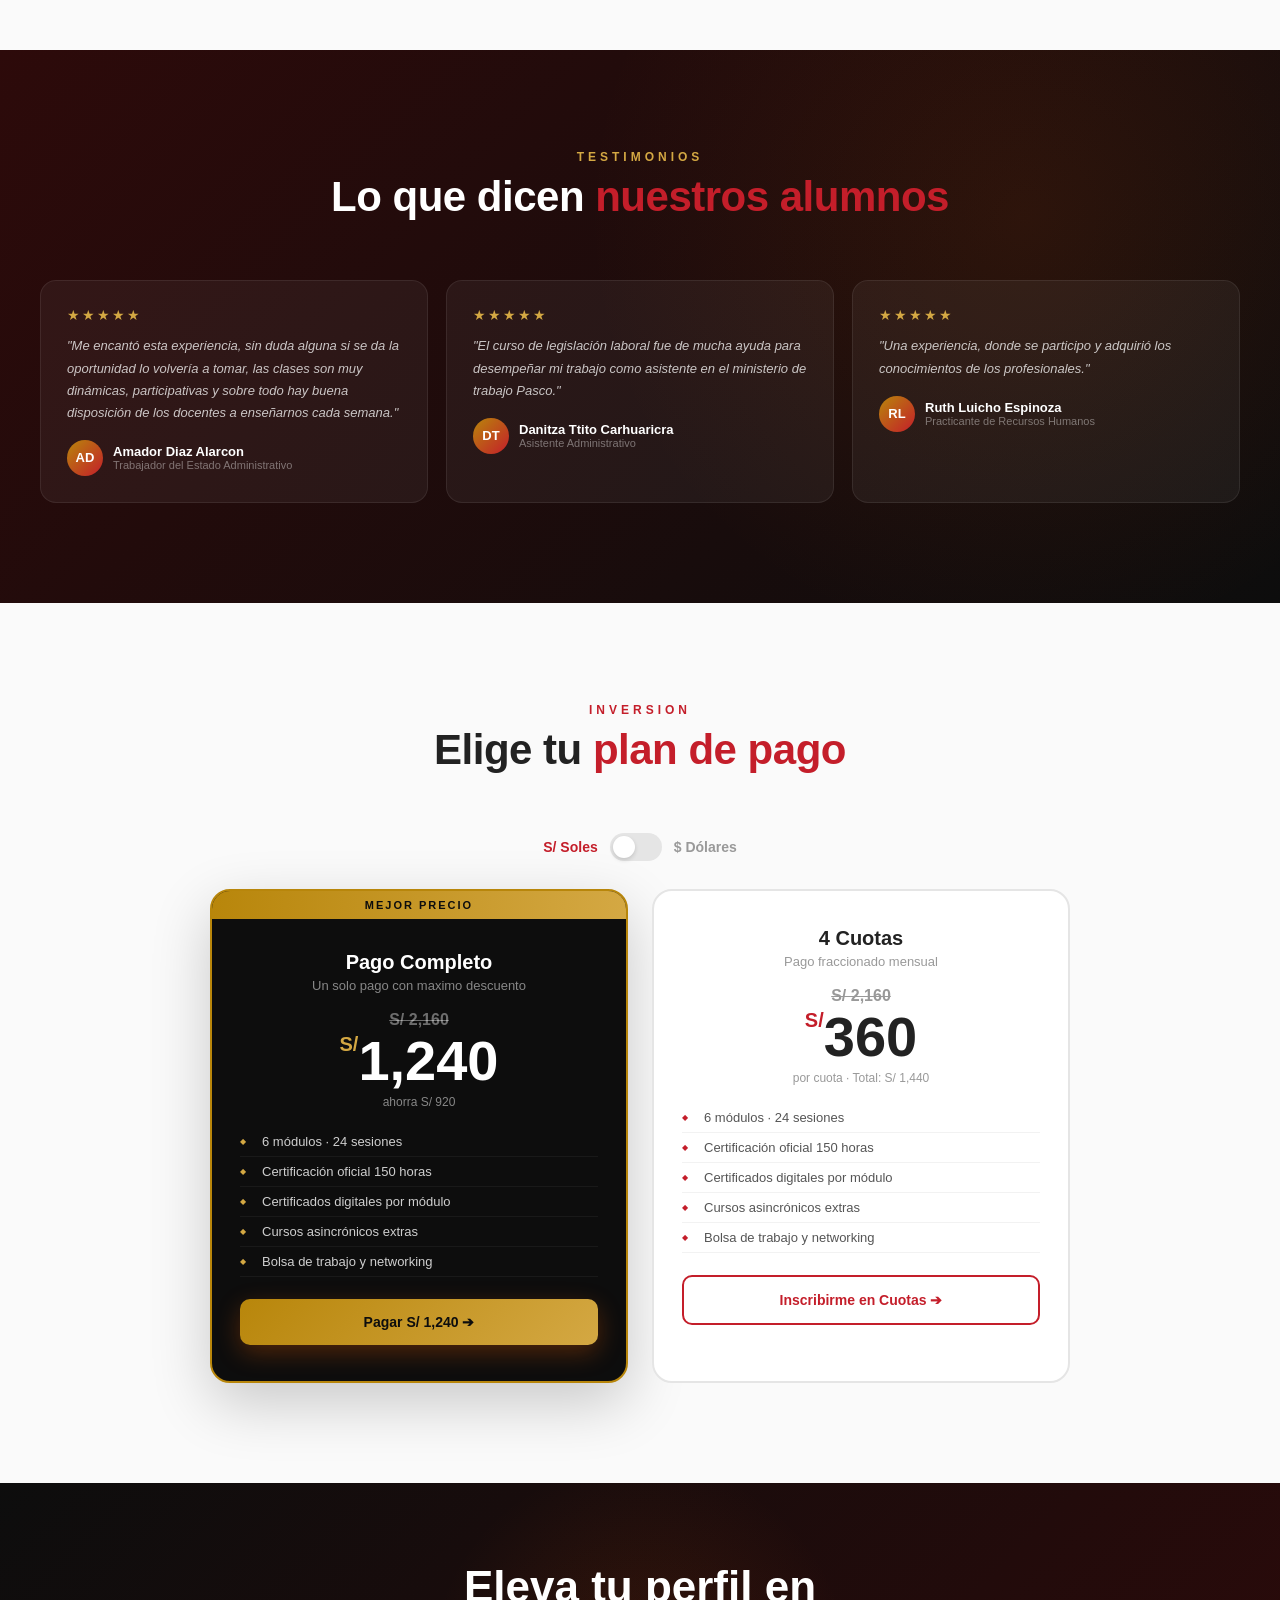
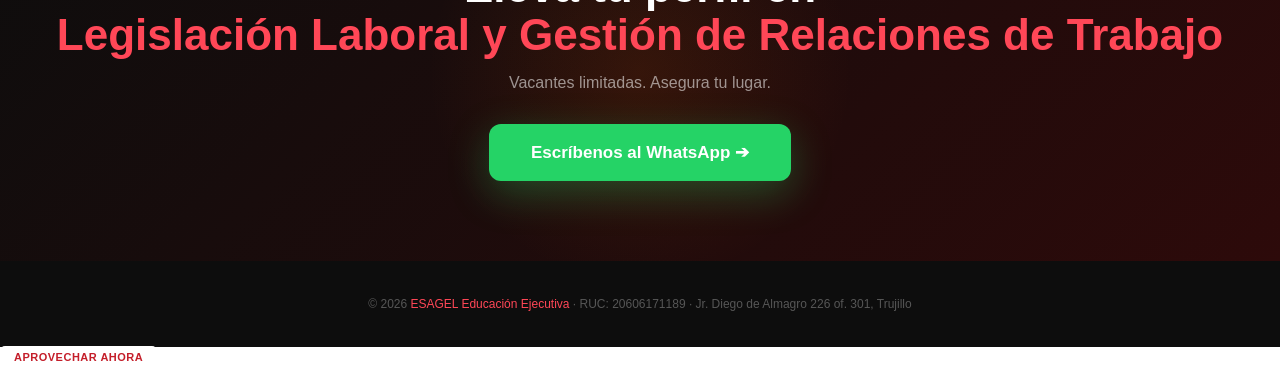
==== commit da4e2ccc: "Add new images and update links in index.html" ====
--- a/index.html
+++ b/index.html
@@ -163,10 +163,10 @@
   .cur-note{text-align:center;font-size:11px;color:var(--g400);margin-top:-18px;margin-bottom:20px}
   </style>
   </head><body>
-  <div class="promo-bar" id="promo-timer"><div class="promo-inner"><span class="promo-label">&#9888; 43% DCTO aplicado &mdash; Expira en:</span><div class="promo-units"><div class="promo-unit"><div class="promo-num" id="pm">30</div><div class="promo-lbl">Min</div></div><span class="promo-sep">:</span><div class="promo-unit"><div class="promo-num" id="ps">00</div><div class="promo-lbl">Seg</div></div></div><a href="https://wa.me/51922514532?text=Hola%2C%20quiero%20aprovechar%20el%20descuento%20en%20Legislacion%20Laboral" class="promo-cta" target="_blank">Aprovechar ahora</a></div></div>
-  <nav id="nav"><div class="nav-in"><a href="#" class="nav-brand"><span>ESAGEL</span> Educación Ejecutiva</a><div class="nav-links"><a href="#modulos">Módulos</a><a href="#docentes">Docentes</a><a href="#precios">Inversión</a><a href="https://wa.me/51922514532?text=Hola%2C%20quiero%20info%20de%20Legislacion%20Laboral" class="nav-cta" target="_blank">Inscríbete &#10132;</a></div></div></nav>
+  <div class="promo-bar" id="promo-timer"><div class="promo-inner"><span class="promo-label">&#9888; 43% DCTO aplicado &mdash; Expira en:</span><div class="promo-units"><div class="promo-unit"><div class="promo-num" id="pm">30</div><div class="promo-lbl">Min</div></div><span class="promo-sep">:</span><div class="promo-unit"><div class="promo-num" id="ps">00</div><div class="promo-lbl">Seg</div></div></div><a href="https://wa.link/rcjuwq" class="promo-cta" target="_blank">Aprovechar ahora</a></div></div>
+  <nav id="nav"><div class="nav-in"><a href="#" class="nav-brand"><span>ESAGEL</span> Educación Ejecutiva</a><div class="nav-links"><a href="#modulos">Módulos</a><a href="#docentes">Docentes</a><a href="#precios">Inversión</a><a href="https://wa.link/rcjuwq" class="nav-cta" target="_blank">Inscríbete &#10132;</a></div></div></nav>
   <section class="hero"><div class="hero-grid"></div><div class="hero-in"><div class="hero-l">
-  <div class="hero-chip"><i></i>INICIO 01 DE FEBRERO 2026</div>
+  <div class="hero-chip"><i></i>INICIO 05 DE ABRIL 2026</div>
   <h1 class="hero-h1">Especialización en<span class="acc">Legislación Laboral y Gestión de Relaciones de Trabajo</span></h1>
   <p class="hero-p">Forma competencias basadas en el conocimiento de la <strong>normativa y lineamientos de la legislación laboral vigente</strong> para interpretar y aplicar adecuadamente la ley.</p>
   <div class="hero-tags">
@@ -175,8 +175,8 @@
   <div class="htag"><span class="sym">&#9654;</span> Virtual via Zoom</div>
   <div class="htag"><span class="sym">&#9733;</span> 150 horas académicas</div>
   </div>
-  <div class="hero-btns"><a href="https://wa.me/51922514532?text=Hola%2C%20quiero%20inscribirme%20en%20Legislacion%20Laboral" class="hbtn hbtn-p" target="_blank">Inscribirme por WhatsApp &#10132;</a><a href="#modulos" class="hbtn hbtn-s">Ver Temario &#8595;</a></div>
-  </div><div class="hero-r"><div class="hero-card"><div class="hero-img"><img src="img/laboral-hero.webp" alt="Especialización ESAGEL" style="width:100%;height:100%;object-fit:cover;border-radius:18px;position:absolute;top:0;left:0;z-index:0;opacity:.15"><div class="hero-img-stats"><div class="him-s"><div class="him-n">+3000</div><div class="him-l">Alumnos</div></div><div class="him-s"><div class="him-n">+20</div><div class="him-l">Empresas</div></div><div class="him-s"><div class="him-n">150h</div><div class="him-l">Académicas</div></div></div></div>
+  <div class="hero-btns"><a href="https://wa.link/rcjuwq" class="hbtn hbtn-p" target="_blank">Inscribirme por WhatsApp &#10132;</a><a href="#modulos" class="hbtn hbtn-s">Ver Temario &#8595;</a></div>
+  </div><div class="hero-r"><div class="hero-card"><div class="hero-img"><img src="img/logo/laboral-hero.jpeg" alt="Especialización ESAGEL" style="width:100%;height:100%;object-fit:cover;border-radius:18px;position:absolute;top:0;left:0;z-index:0;opacity:1"><div class="hero-img-stats"><div class="him-s"><div class="him-n">+3000</div><div class="him-l">Alumnos</div></div><div class="him-s"><div class="him-n">+20</div><div class="him-l">Empresas</div></div><div class="him-s"><div class="him-n">150h</div><div class="him-l">Académicas</div></div></div></div>
   <div class="fl-a">
     <div class="ft">
         <img src="img/logo/logo_esagel.jpg" alt="Logo ESAGEL" style="height: 80px;border-radius: 10px;">
@@ -207,7 +207,7 @@
     <div class="cert-main rv" style="
     position: relative; 
     width: 100%;
-    aspect-ratio: 4 / 3; /* Ajusta esta proporción según tu imagen (ej. 4/3 o 3/2) */
+    aspect-ratio: 4 / 3;
     border-radius: 12px; 
     overflow: hidden; 
     display: flex;
@@ -217,22 +217,8 @@
     text-align: center;
     padding: 20px;
     box-sizing: border-box;
-    background: linear-gradient(rgba(0, 0, 0, 0.7), rgba(0, 0, 0, 0.7)), 
-                url('img/certificado/laboral-certificado-principal.webp') center/cover no-repeat;
+    background: url('img/certificado/laboral-certificado-principal.webp') center/cover no-repeat;
     color: white;">
-
-    <div class="cert-hours" style="font-weight: bold; font-size: 2.5rem;">150</div>
-    <div class="cert-hours-label">Horas Académicas</div>
-    
-    <h3 style="margin: 15px 0; font-size: 1.4rem;">Especialista en Legislación Laboral y Gestión de Relaciones de Trabajo</h3>
-    
-    <p style="font-size: 1rem; max-width: 80%;">
-        Certificado avalado por ESAGEL Educación Ejecutiva en convenio con el Colegio de Abogados del Callao.
-    </p>
-    
-    <div class="cert-badge">
-        ESAGEL + COL. ABOGADOS
-    </div>
 </div>
 
   <div class="cert-modules rv">
@@ -296,7 +282,7 @@
   <div class="msession"><h4>Cómo afrontar una inspección laboral</h4><ul><li>Estrategias sobre el manejo de la inspección</li><li>Documentos básicos ante la visita del inspector</li><li>Medios de defensa ante la infracción</li><li>Reducción de multas y principales errores en los procesos</li></ul></div>
   </div></div></div>
   
-  <div style="text-align:center;margin-top:36px" class="rv"><a href="https://wa.me/51922514532?text=Hola%2C%20quiero%20info%20de%20Legislacion%20Laboral" class="wa-btn" target="_blank" style="display:inline-flex;align-items:center;gap:10px;padding:16px 36px;background:linear-gradient(135deg,#25D366,#128C7E);color:#fff;font-weight:700;border-radius:12px;text-decoration:none;font-size:15px;box-shadow:0 8px 25px rgba(37,211,102,.3);transition:.3s">Quiero inscribirme ➞</a></div>
+  <div style="text-align:center;margin-top:36px" class="rv"><a href="https://wa.link/rcjuwq" class="wa-btn" target="_blank" style="display:inline-flex;align-items:center;gap:10px;padding:16px 36px;background:linear-gradient(135deg,#25D366,#128C7E);color:#fff;font-weight:700;border-radius:12px;text-decoration:none;font-size:15px;box-shadow:0 8px 25px rgba(37,211,102,.3);transition:.3s">Quiero inscribirme ➞</a></div>
   </div></section>
   
 <section class="sec doc-sec" id="docentes">
@@ -374,8 +360,8 @@
 
       <!-- Docente 5 -->
       <div class="dc rv">
-        <div class="dc-av"><img src="img/docentes/ANGIE NUEÑEZ DEL ARCO.jfif" alt="Docente" onerror="this.style.display='none';this.parentElement.textContent='AN'"></div>
-        <h3>Nueñez del Arco, Angie</h3>
+        <div class="dc-av"><img src="img/docentes/ANGIE NUÑEZ DEL ARCO.jfif" alt="Docente" onerror="this.style.display='none';this.parentElement.textContent='AN'"></div>
+        <h3>Nuñez del Arco, Angie</h3>
         <div class="dc-role">Gerente Regional RRHH</div>
         <div class="dc-co">LATAM</div>
       </div>
@@ -410,23 +396,23 @@
   <section class="sec pr-sec" id="precios"><div class="ctn">
   <div class="sh rv"><div class="sh-ey">INVERSION</div><h2 class="sh-t">Elige tu <span class="hl">plan de pago</span></h2></div>
   <div class="cur-toggle rv"><span class="cur-label active" id="lbl-pen">S/ Soles</span><button class="cur-switch" id="cur-switch" onclick="toggleCurrency()" aria-label="Cambiar moneda"></button><span class="cur-label" id="lbl-usd">$ Dólares</span></div>
-  <div class="cur-note" id="cur-note" style="display:none">Tipo de cambio referencial: 1 USD = S/ 3.40</div>
+  <div class="cur-note" id="cur-note" style="display:none">Tipo de cambio referencial: 1 USD = S/ 3.50</div>
   <div class="pr-flex">
   <div class="pc pc-pro rv"><div class="pc-ribbon">MEJOR PRECIO</div><h3>Pago Completo</h3><div class="pc-sub">Un solo pago con maximo descuento</div><div class="pc-val"><span class="pc-old">S/ 2,160</span><br><span class="pc-cur">S/</span><span class="pc-amt">1,240</span></div><div class="pc-per">ahorra S/ 920</div>
   <ul class="pc-list"><li>6 módulos &middot; 24 sesiones</li><li>Certificación oficial 150 horas</li><li>Certificados digitales por módulo</li><li>Cursos asincrónicos extras</li><li>Bolsa de trabajo y networking</li></ul>
-  <a href="https://wa.me/51922514532?text=Hola%2C%20quiero%20inscribirme%20PAGO%20COMPLETO%20en%20Legislacion%20Laboral" class="pc-btn pc-btn-f" target="_blank">Pagar S/ 1,240 &#10132;</a></div>
+  <a href="https://wa.link/rcjuwq" class="pc-btn pc-btn-f" target="_blank">Pagar S/ 1,240 &#10132;</a></div>
   <div class="pc pc-std rv"><h3>4 Cuotas</h3><div class="pc-sub">Pago fraccionado mensual</div><div class="pc-val"><span class="pc-old">S/ 2,160</span><br><span class="pc-cur">S/</span><span class="pc-amt">360</span></div><div class="pc-per">por cuota &middot; Total: S/ 1,440</div>
   <ul class="pc-list"><li>6 módulos &middot; 24 sesiones</li><li>Certificación oficial 150 horas</li><li>Certificados digitales por módulo</li><li>Cursos asincrónicos extras</li><li>Bolsa de trabajo y networking</li></ul>
-  <a href="https://wa.me/51922514532?text=Hola%2C%20quiero%20inscribirme%20en%20CUOTAS%20en%20Legislacion%20Laboral" class="pc-btn pc-btn-o" target="_blank">Inscribirme en Cuotas &#10132;</a></div>
+  <a href="https://wa.link/rcjuwq" class="pc-btn pc-btn-o" target="_blank">Inscribirme en Cuotas &#10132;</a></div>
   </div></div></section>
   
-  <section class="cta"><div class="cta-in rv"><h2>Eleva tu perfil en<br><span class="hl">Legislación Laboral y Gestión de Relaciones de Trabajo</span></h2><p>Vacantes limitadas. Asegura tu lugar.</p><a href="https://wa.me/51922514532?text=Hola%2C%20quiero%20info%20de%20Legislacion%20Laboral" class="wa-btn" target="_blank">Escríbenos al WhatsApp &#10132;</a></div></section>
+  <section class="cta"><div class="cta-in rv"><h2>Eleva tu perfil en<br><span class="hl">Legislación Laboral y Gestión de Relaciones de Trabajo</span></h2><p>Vacantes limitadas. Asegura tu lugar.</p><a href="https://wa.link/rcjuwq" class="wa-btn" target="_blank">Escríbenos al WhatsApp &#10132;</a></div></section>
   
   <footer><p>&copy; 2026 <a href="https://www.esagel.edu.pe" target="_blank">ESAGEL Educación Ejecutiva</a> &middot; RUC: 20606171189 &middot; Jr. Diego de Almagro 226 of. 301, Trujillo</p></footer>
   
-  <a href="https://wa.me/51922514532?text=Hola%2C%20quiero%20el%2030%25%20DCTO%20en%20Legislacion%20Laboral" class="promo-cta" target="_blank">Aprovechar ahora</a></div></div>
-  
-  <a href="https://wa.me/51922514532?text=Hola%2C%20info%20de%20Legislacion%20Laboral" class="wa-float" target="_blank" title="WhatsApp"><svg viewBox="0 0 24 24"><path d="M17.472 14.382c-.297-.149-1.758-.867-2.03-.967-.273-.099-.471-.148-.67.15-.197.297-.767.966-.94 1.164-.173.199-.347.223-.644.075-.297-.15-1.255-.463-2.39-1.475-.883-.788-1.48-1.761-1.653-2.059-.173-.297-.018-.458.13-.606.134-.133.298-.347.446-.52.149-.174.198-.298.298-.497.099-.198.05-.371-.025-.52-.075-.149-.669-1.612-.916-2.207-.242-.579-.487-.5-.669-.51-.173-.008-.371-.01-.57-.01-.198 0-.52.074-.792.372-.272.297-1.04 1.016-1.04 2.479 0 1.462 1.065 2.875 1.213 3.074.149.198 2.096 3.2 5.077 4.487.709.306 1.262.489 1.694.625.712.227 1.36.195 1.871.118.571-.085 1.758-.719 2.006-1.413.248-.694.248-1.289.173-1.413-.074-.124-.272-.198-.57-.347z"/><path d="M12 0C5.373 0 0 5.373 0 12c0 2.625.846 5.059 2.284 7.034L.789 23.492a.5.5 0 00.612.638l4.67-1.228A11.947 11.947 0 0012 24c6.627 0 12-5.373 12-12S18.627 0 12 0zm0 22c-2.343 0-4.507-.8-6.228-2.143l-.435-.348-3.208.845.861-3.146-.38-.457A9.935 9.935 0 012 12C2 6.477 6.477 2 12 2s10 4.477 10 10-4.477 10-10 10z"/></svg></a>
+  <a href="https://wa.link/rcjuwq" class="promo-cta" target="_blank">Aprovechar ahora</a></div></div>
+  
+  <a href="https://wa.link/rcjuwq" class="wa-float" target="_blank" title="WhatsApp"><svg viewBox="0 0 24 24"><path d="M17.472 14.382c-.297-.149-1.758-.867-2.03-.967-.273-.099-.471-.148-.67.15-.197.297-.767.966-.94 1.164-.173.199-.347.223-.644.075-.297-.15-1.255-.463-2.39-1.475-.883-.788-1.48-1.761-1.653-2.059-.173-.297-.018-.458.13-.606.134-.133.298-.347.446-.52.149-.174.198-.298.298-.497.099-.198.05-.371-.025-.52-.075-.149-.669-1.612-.916-2.207-.242-.579-.487-.5-.669-.51-.173-.008-.371-.01-.57-.01-.198 0-.52.074-.792.372-.272.297-1.04 1.016-1.04 2.479 0 1.462 1.065 2.875 1.213 3.074.149.198 2.096 3.2 5.077 4.487.709.306 1.262.489 1.694.625.712.227 1.36.195 1.871.118.571-.085 1.758-.719 2.006-1.413.248-.694.248-1.289.173-1.413-.074-.124-.272-.198-.57-.347z"/><path d="M12 0C5.373 0 0 5.373 0 12c0 2.625.846 5.059 2.284 7.034L.789 23.492a.5.5 0 00.612.638l4.67-1.228A11.947 11.947 0 0012 24c6.627 0 12-5.373 12-12S18.627 0 12 0zm0 22c-2.343 0-4.507-.8-6.228-2.143l-.435-.348-3.208.845.861-3.146-.38-.457A9.935 9.935 0 012 12C2 6.477 6.477 2 12 2s10 4.477 10 10-4.477 10-10 10z"/></svg></a>
   <script>
   const nav=document.getElementById('nav');
   window.addEventListener('scroll',()=>nav.classList.toggle('scrolled',scrollY>60));
@@ -437,7 +423,7 @@
   (function(){let total=30*60;const PK='esagel_lab30';const stored=sessionStorage.getItem(PK);if(stored){const left=parseInt(stored)-Math.floor(Date.now()/1000);if(left>0)total=left;else total=30*60;}sessionStorage.setItem(PK,Math.floor(Date.now()/1000)+total);function tick(){if(total<=0){document.getElementById('promo-timer').innerHTML='<div class="promo-inner"><span class="promo-label">La oferta ha expirado - Consulta nuevas promociones</span></div>';return;}total--;const m=Math.floor(total/60),s=total%60;document.getElementById('pm').textContent=String(m).padStart(2,'0');document.getElementById('ps').textContent=String(s).padStart(2,'0');}tick();setInterval(tick,1000);})();
   
   // Currency Toggle
-  const RATE=3.4;
+  const RATE=3.5;
   let isUSD=false;
   function toggleCurrency(){
     isUSD=!isUSD;
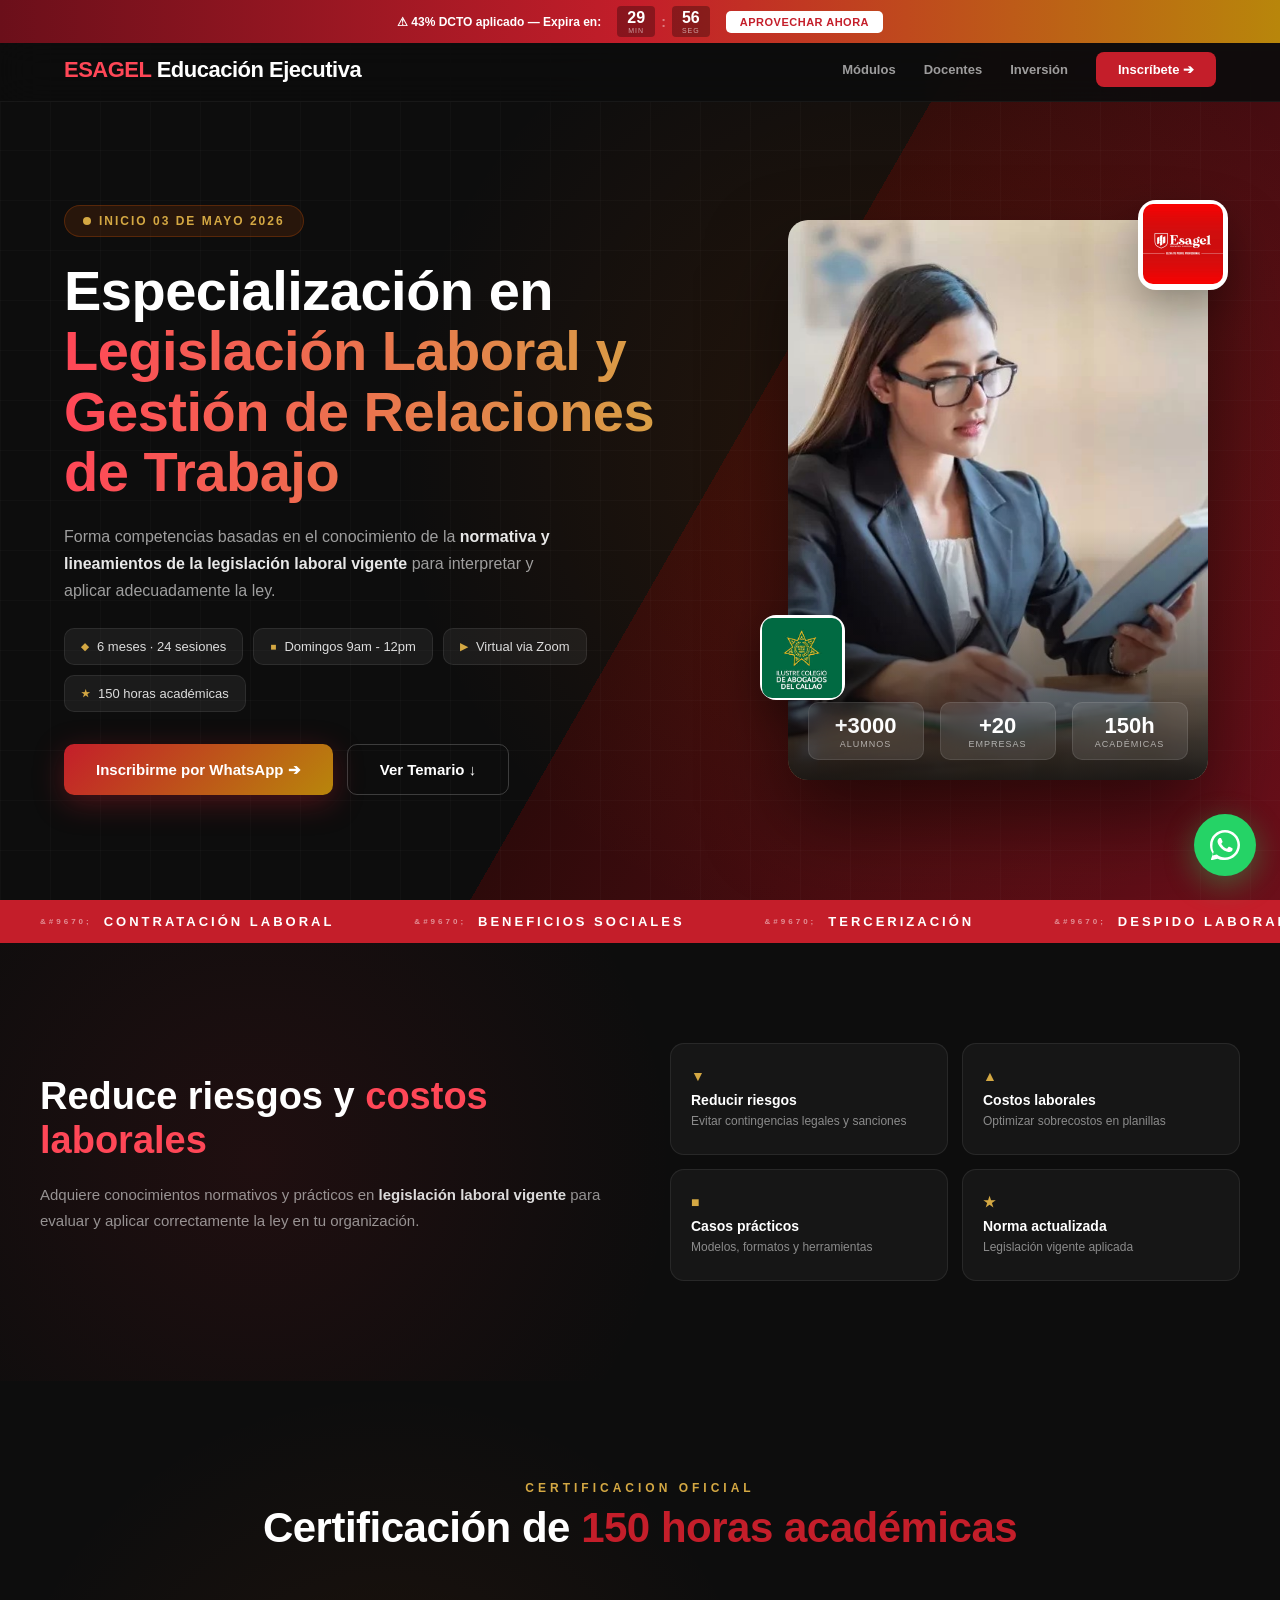
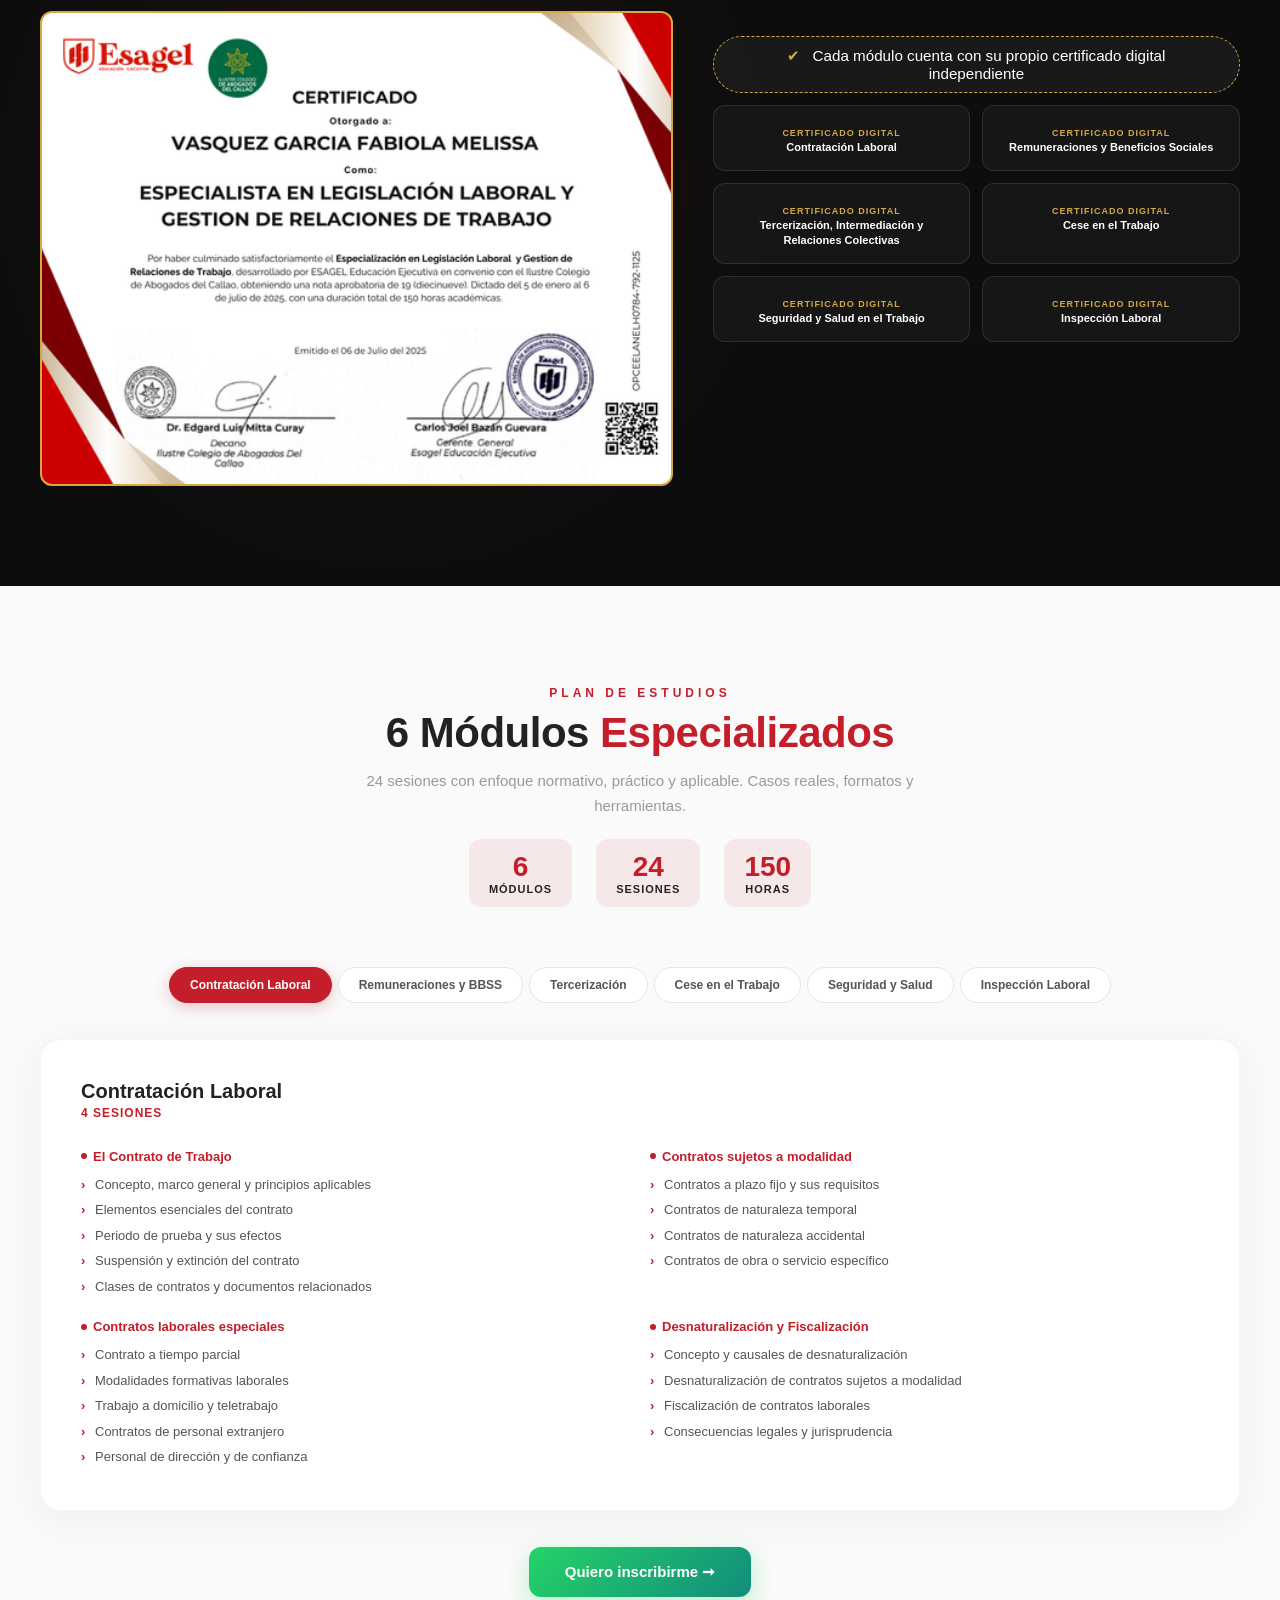
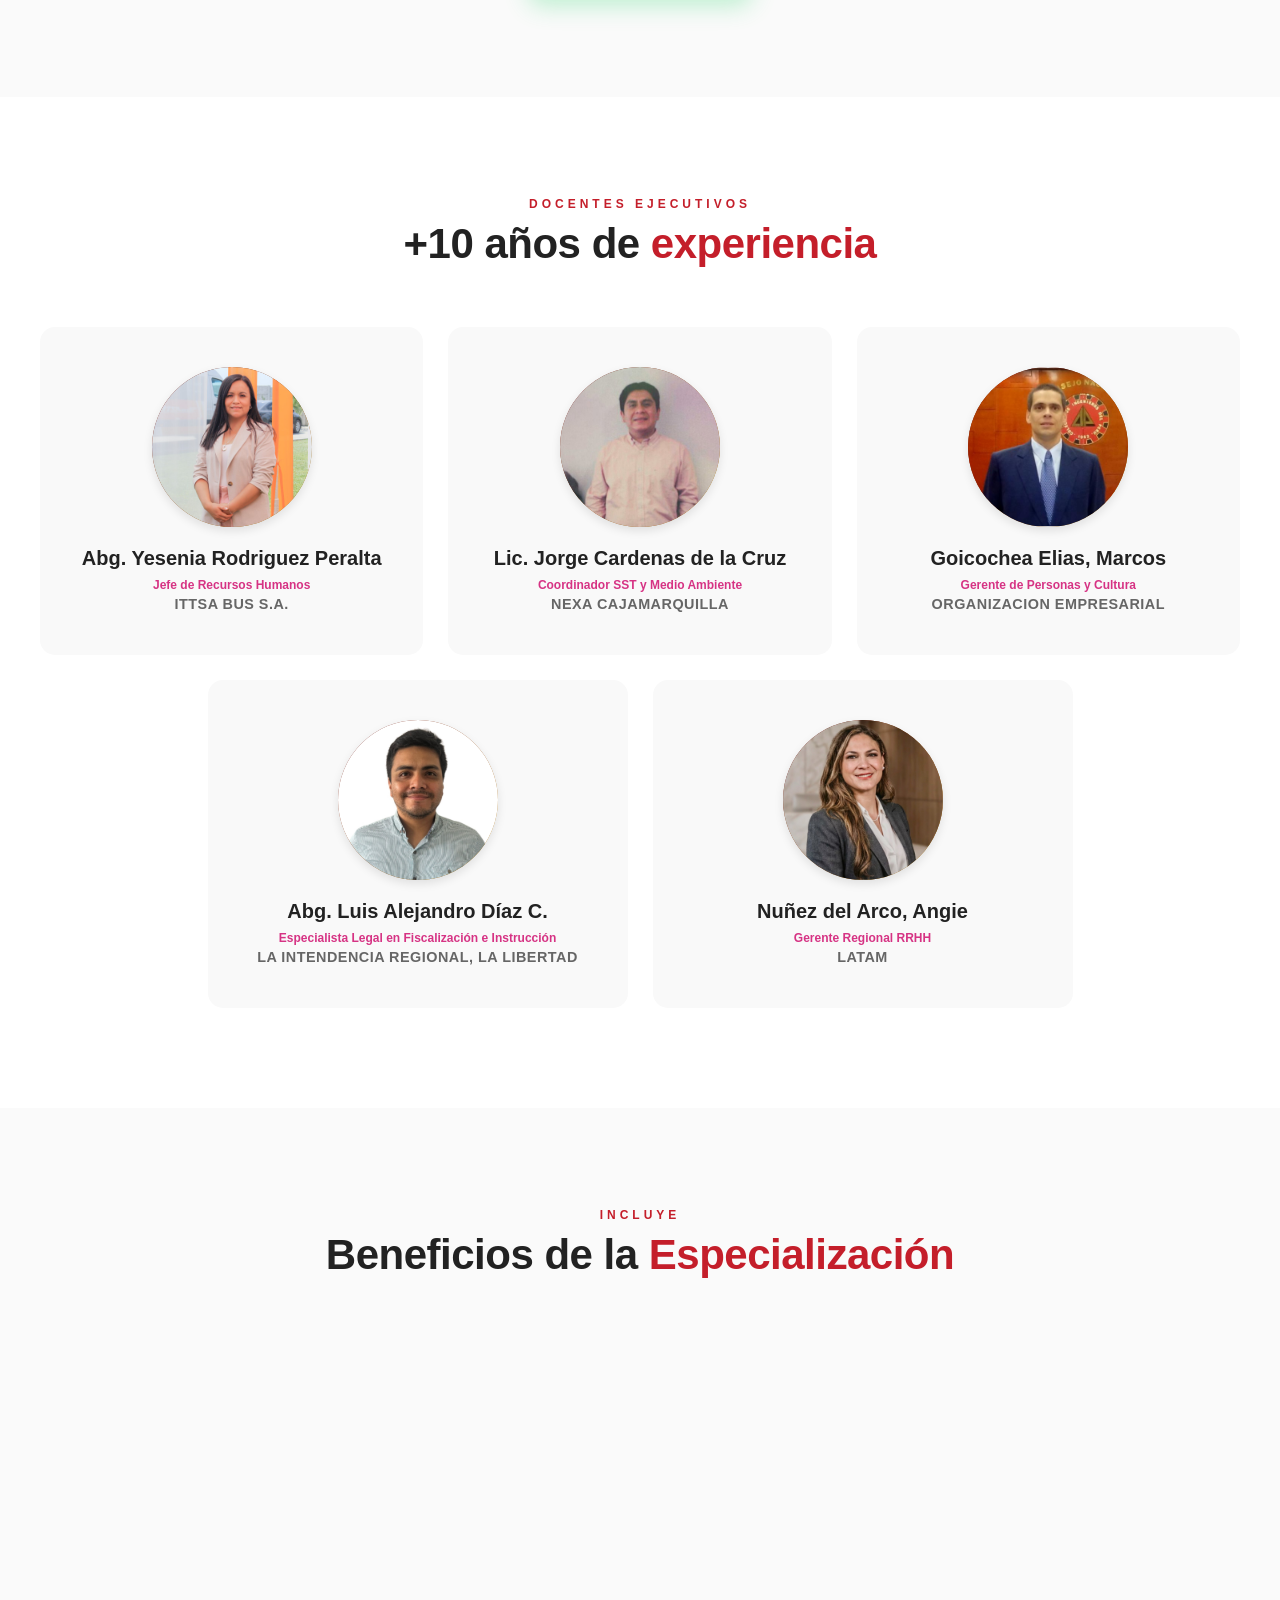
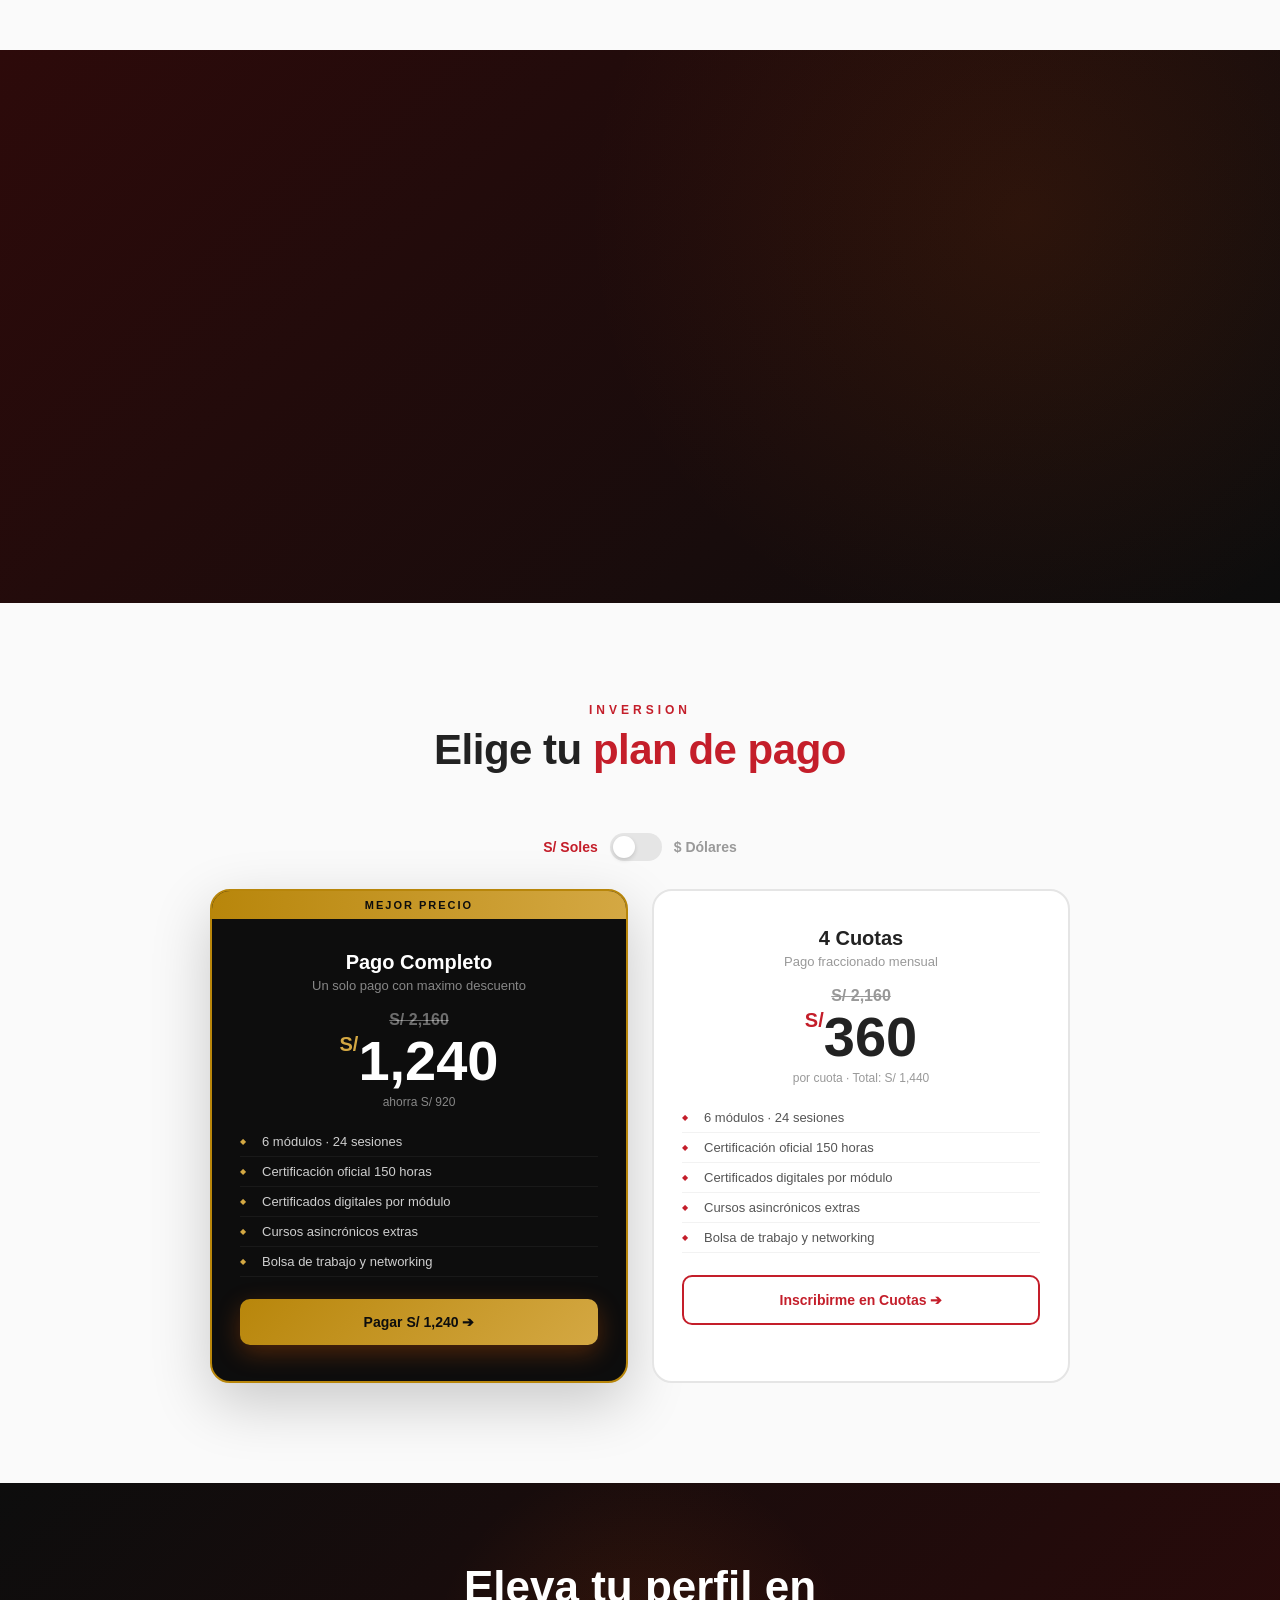
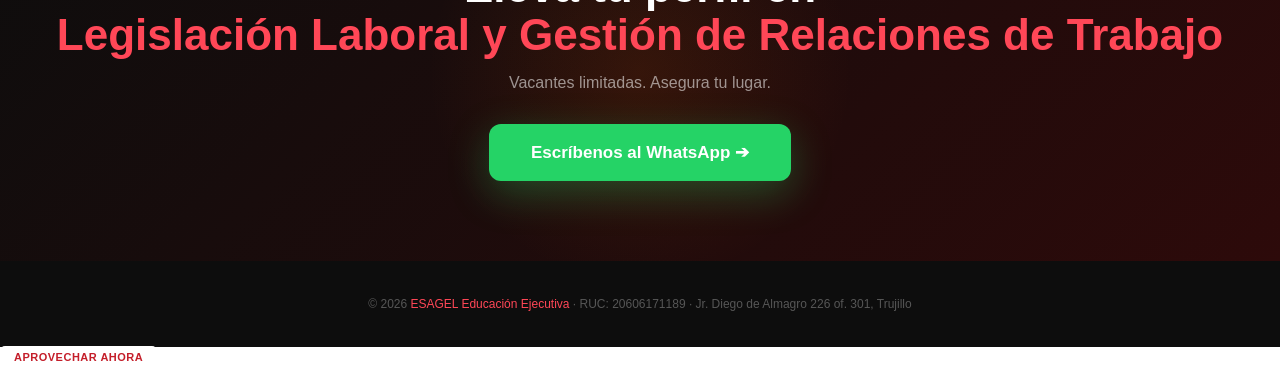
==== commit 25066311: "Update start date in hero section of index.html" ====
--- a/index.html
+++ b/index.html
@@ -166,7 +166,7 @@
   <div class="promo-bar" id="promo-timer"><div class="promo-inner"><span class="promo-label">&#9888; 43% DCTO aplicado &mdash; Expira en:</span><div class="promo-units"><div class="promo-unit"><div class="promo-num" id="pm">30</div><div class="promo-lbl">Min</div></div><span class="promo-sep">:</span><div class="promo-unit"><div class="promo-num" id="ps">00</div><div class="promo-lbl">Seg</div></div></div><a href="https://wa.link/rcjuwq" class="promo-cta" target="_blank">Aprovechar ahora</a></div></div>
   <nav id="nav"><div class="nav-in"><a href="#" class="nav-brand"><span>ESAGEL</span> Educación Ejecutiva</a><div class="nav-links"><a href="#modulos">Módulos</a><a href="#docentes">Docentes</a><a href="#precios">Inversión</a><a href="https://wa.link/rcjuwq" class="nav-cta" target="_blank">Inscríbete &#10132;</a></div></div></nav>
   <section class="hero"><div class="hero-grid"></div><div class="hero-in"><div class="hero-l">
-  <div class="hero-chip"><i></i>INICIO 05 DE ABRIL 2026</div>
+  <div class="hero-chip"><i></i>INICIO 03 DE MAYO 2026</div>
   <h1 class="hero-h1">Especialización en<span class="acc">Legislación Laboral y Gestión de Relaciones de Trabajo</span></h1>
   <p class="hero-p">Forma competencias basadas en el conocimiento de la <strong>normativa y lineamientos de la legislación laboral vigente</strong> para interpretar y aplicar adecuadamente la ley.</p>
   <div class="hero-tags">
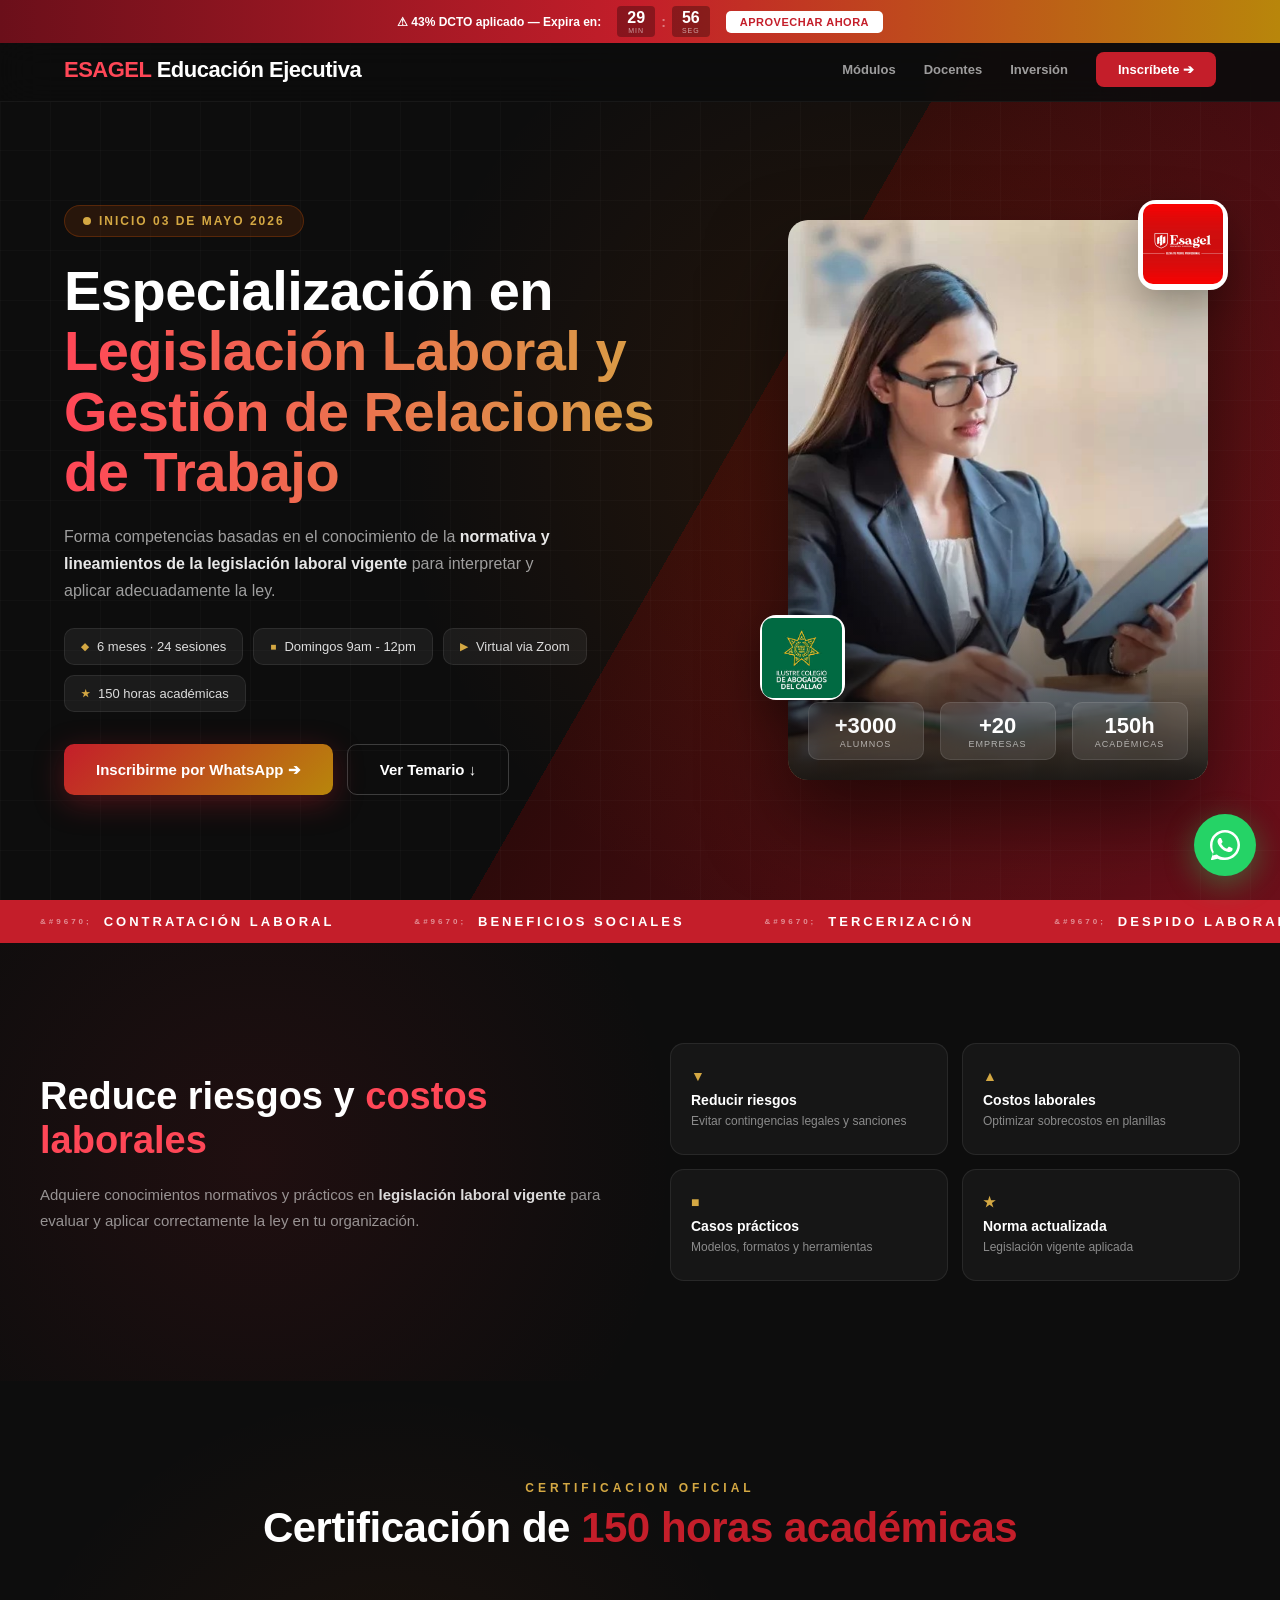
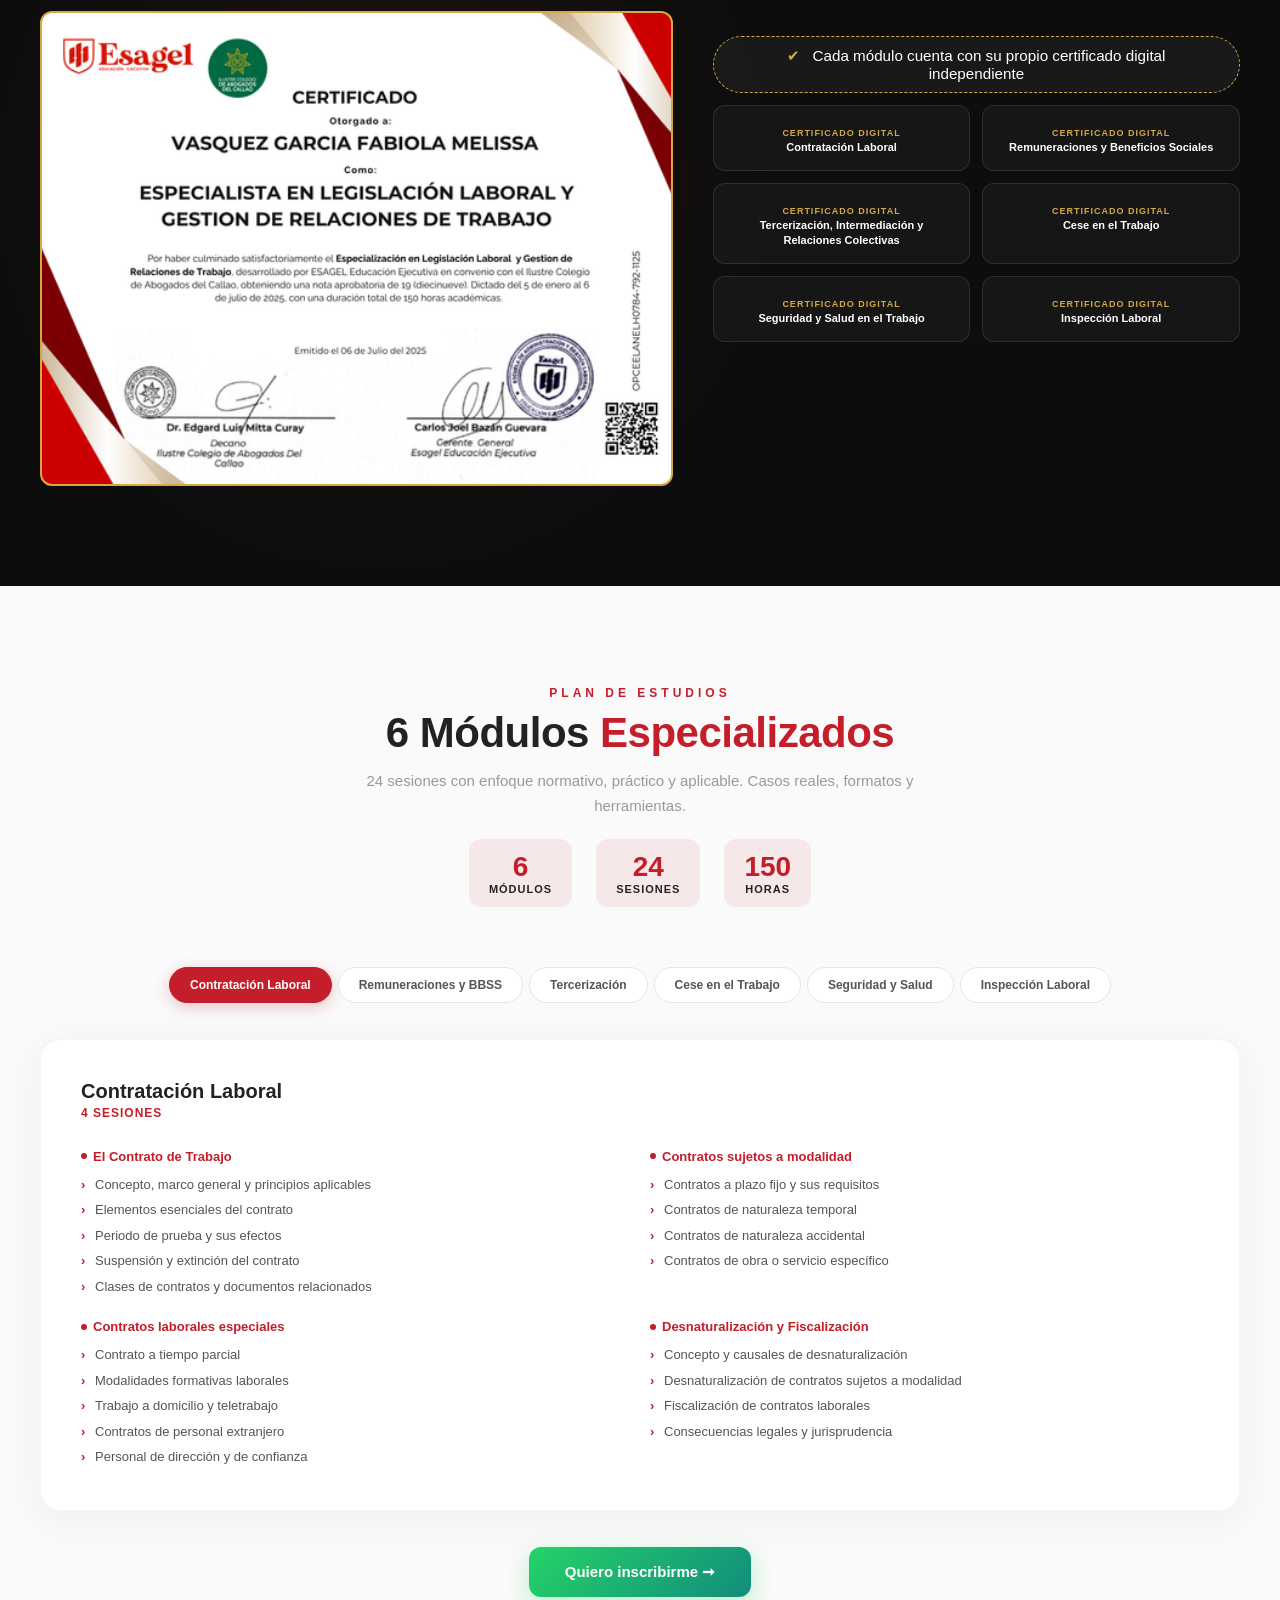
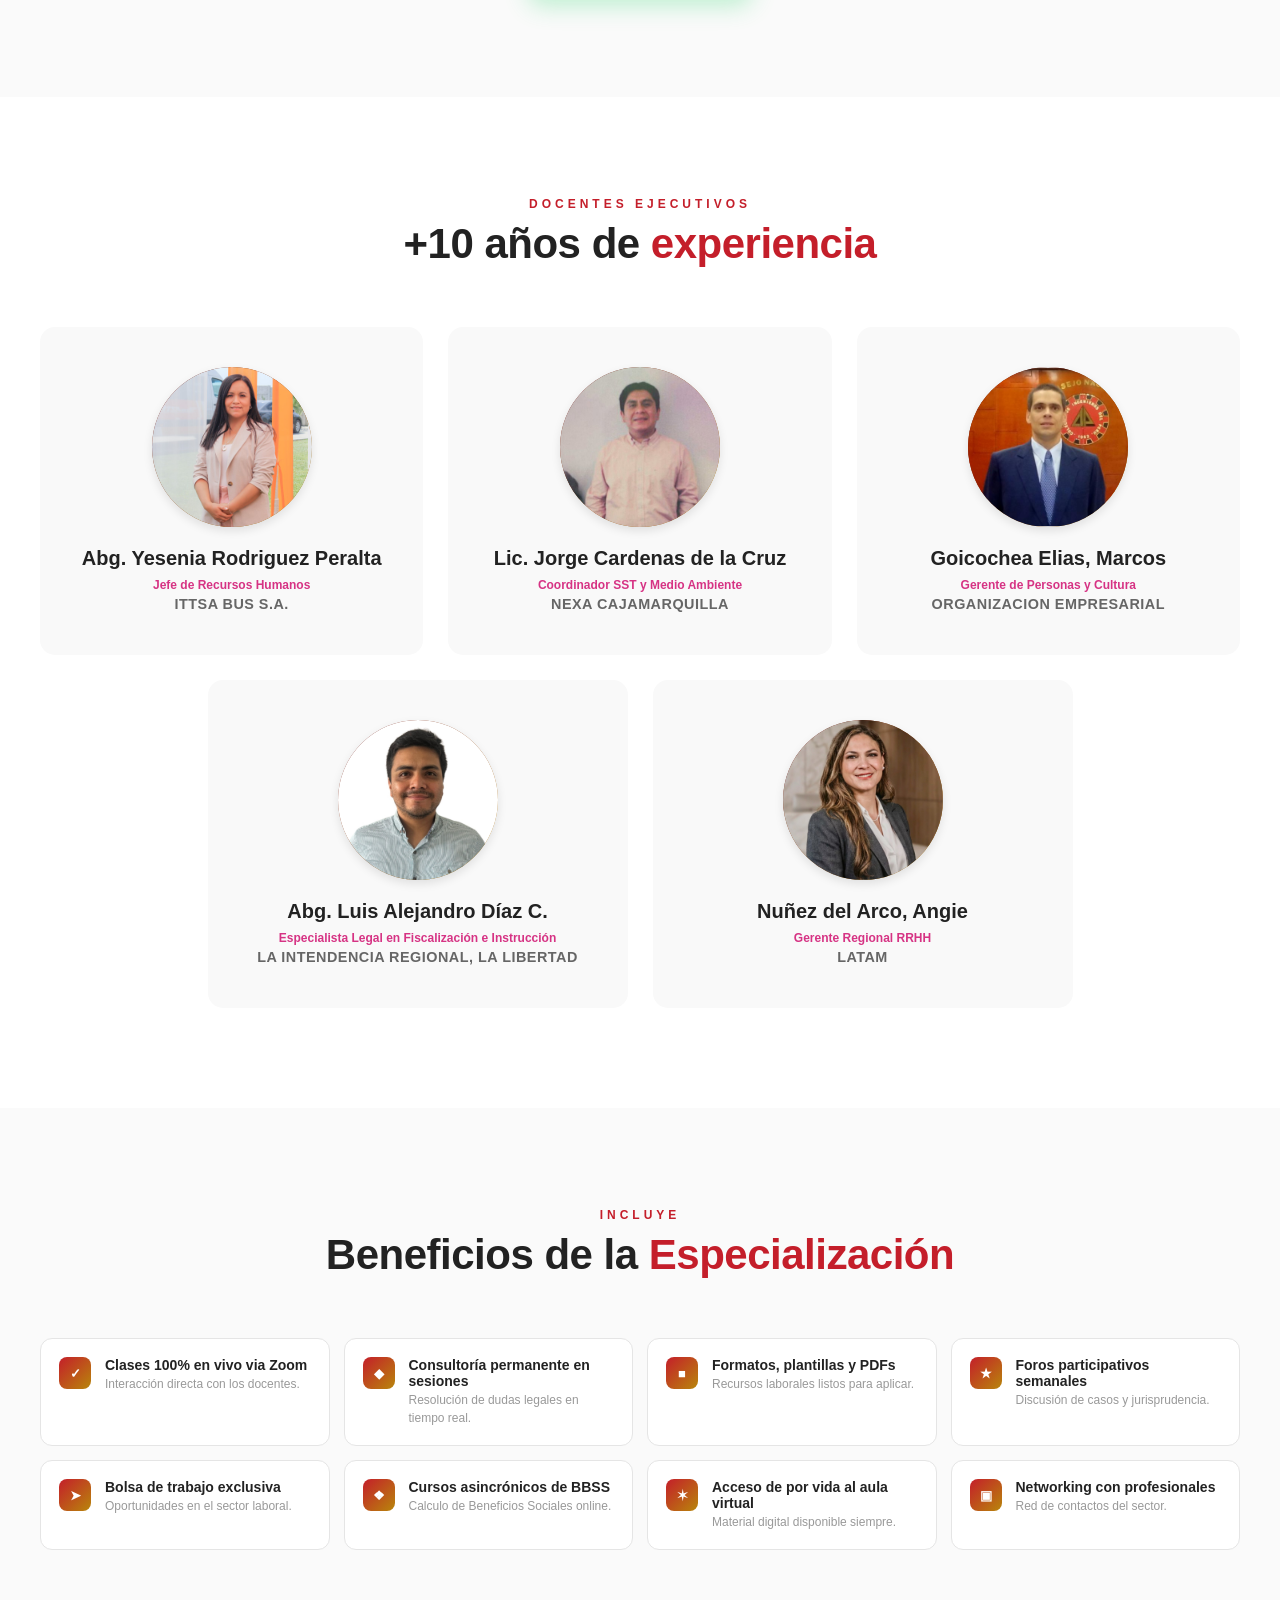
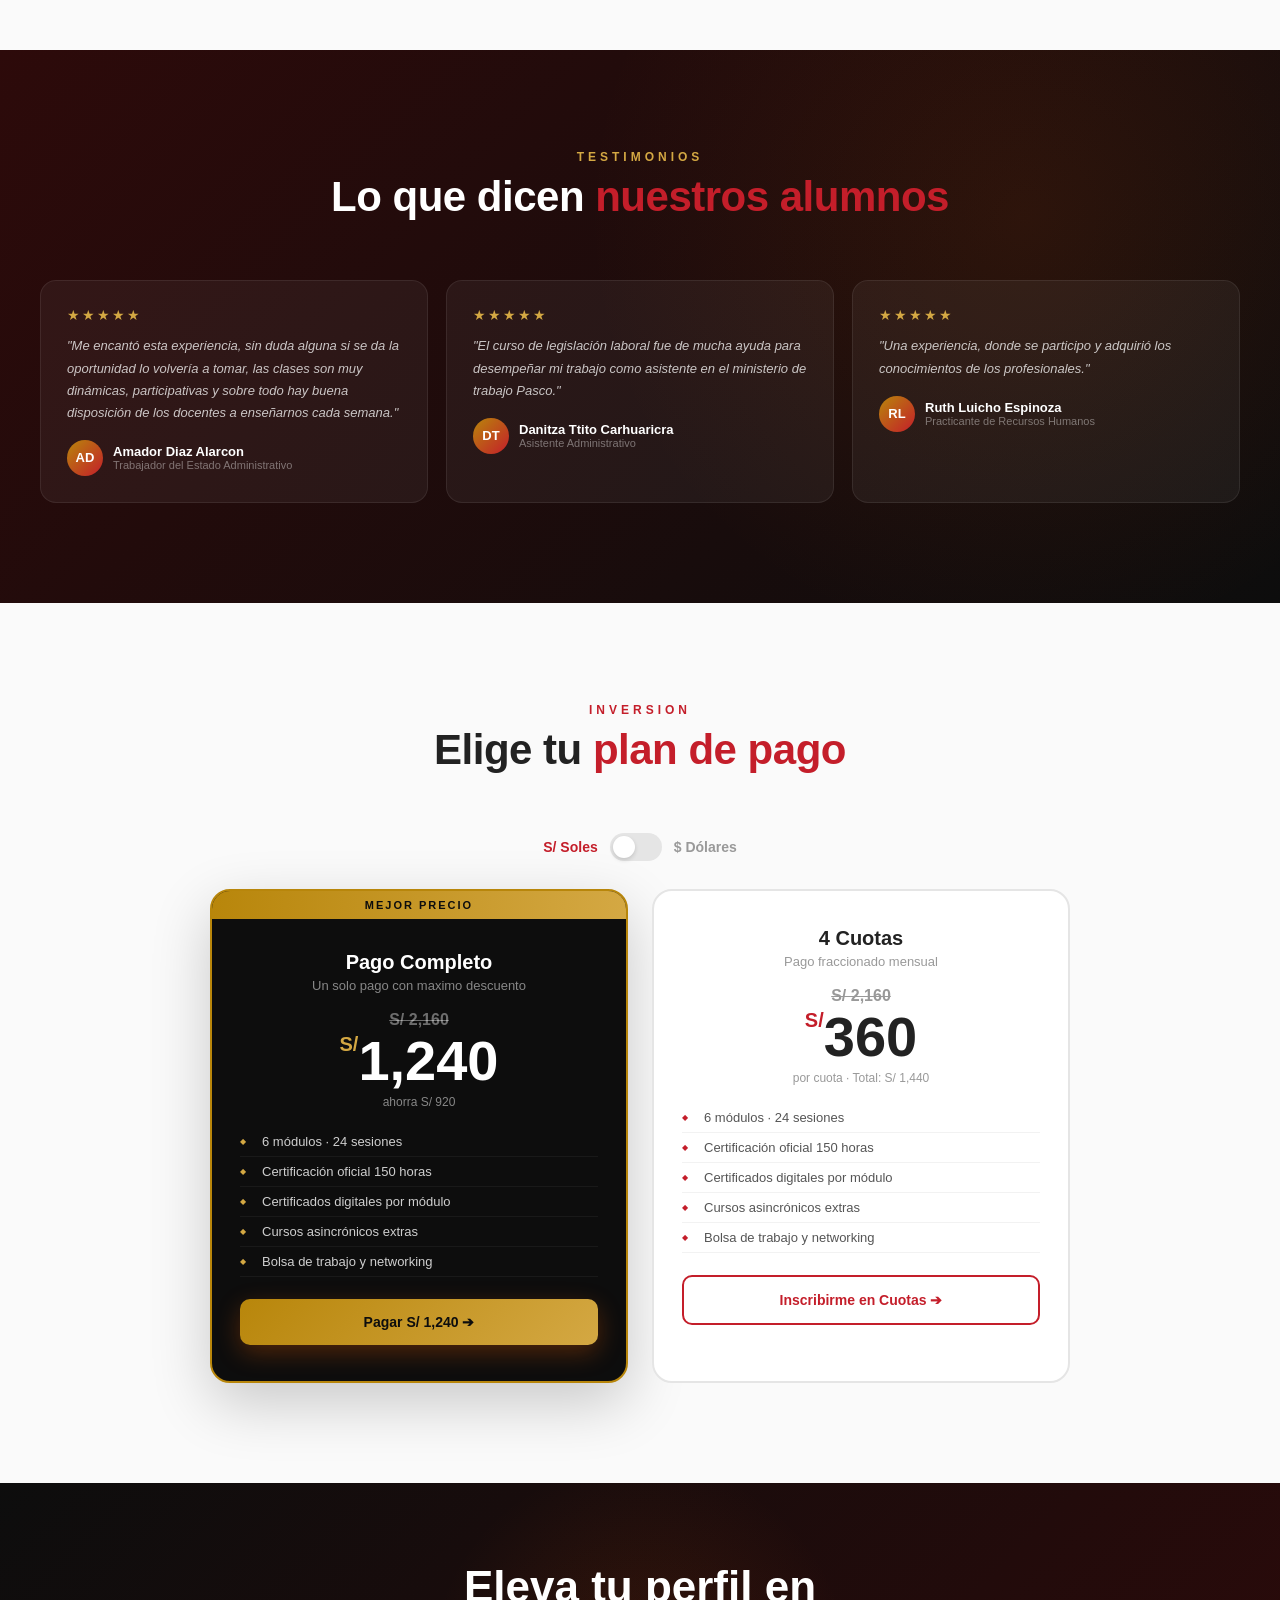
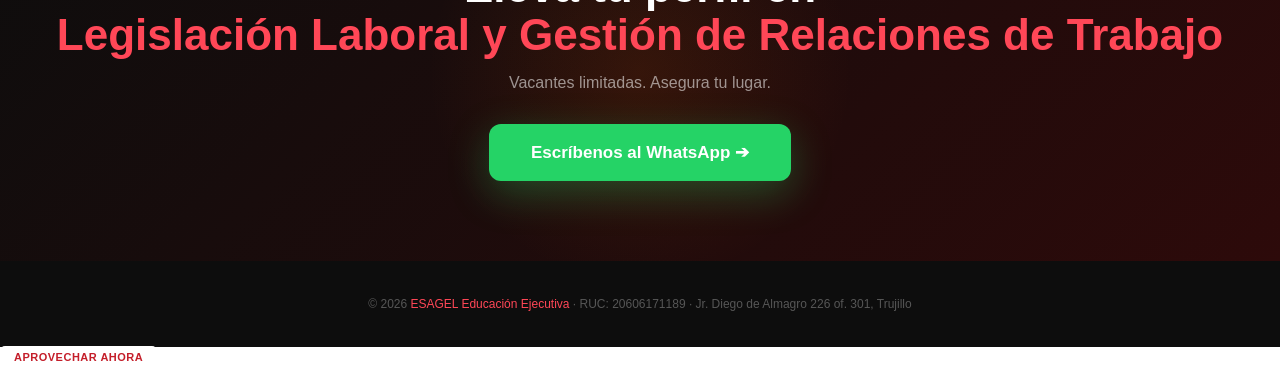
==== commit dd9bf96d: "Add Clarity tracking script to index.html" ====
--- a/index.html
+++ b/index.html
@@ -1,5 +1,12 @@
 <!DOCTYPE html><html lang="es"><head><meta charset="UTF-8"><meta name="viewport" content="width=device-width, initial-scale=1.0">
   <title>Especialización en Legislación Laboral y Gestión de Relaciones de Trabajo | ESAGEL</title>
+  <script type="text/javascript">
+    (function(c,l,a,r,i,t,y){
+        c[a]=c[a]||function(){(c[a].q=c[a].q||[]).push(arguments)};
+        t=l.createElement(r);t.async=1;t.src="https://www.clarity.ms/tag/"+i;
+        y=l.getElementsByTagName(r)[0];y.parentNode.insertBefore(t,y);
+    })(window, document, "clarity", "script", "wmkwk6s8xn");
+</script>
   <style>
   :root{--red:#C41E2A;--red-dk:#6B0F1A;--red-dp:#2D0A0A;--red-lt:#E8343F;--red-hot:#FF4757;--accent:#B8860B;--accent2:#D4A843;--white:#FFF;--off:#FAFAFA;--g100:#F3F3F3;--g200:#E5E5E5;--g400:#999;--g600:#555;--g800:#222;--dark:#0D0D0D}
   *{margin:0;padding:0;box-sizing:border-box}html{scroll-behavior:smooth}
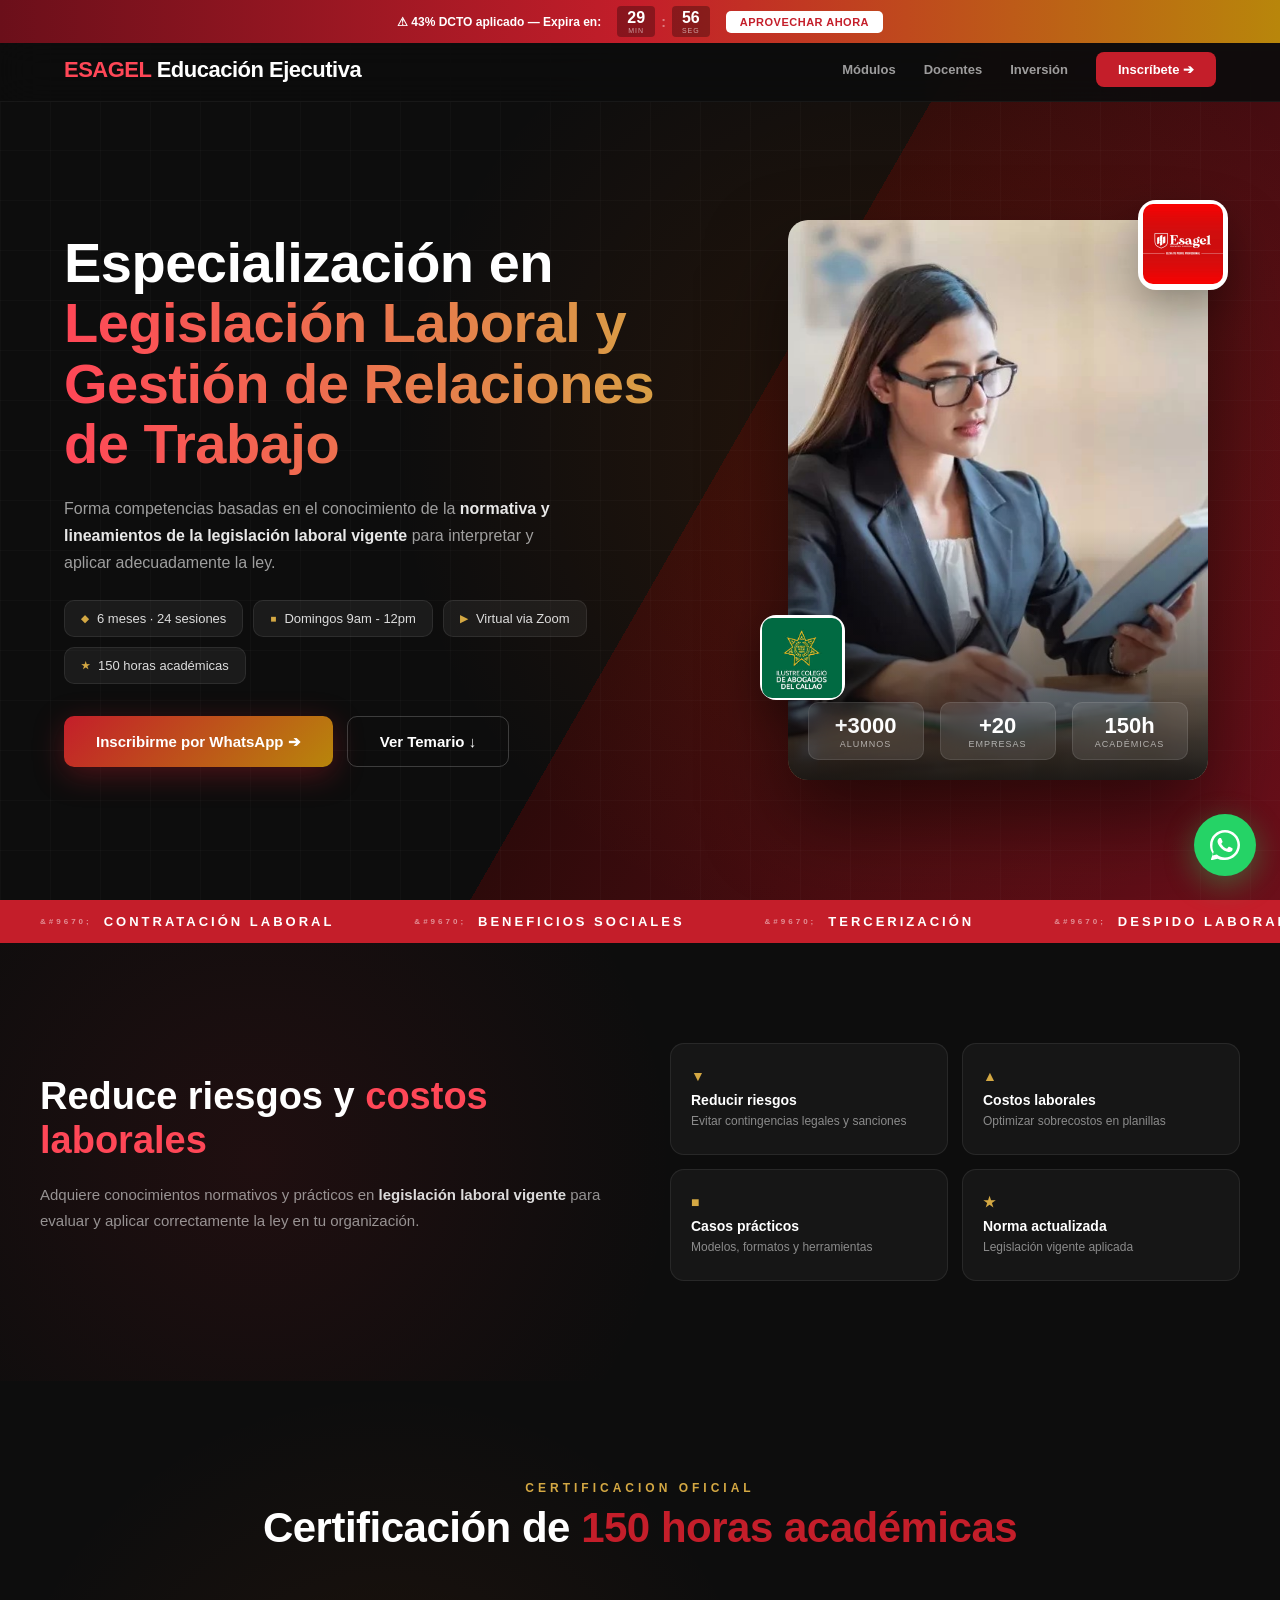
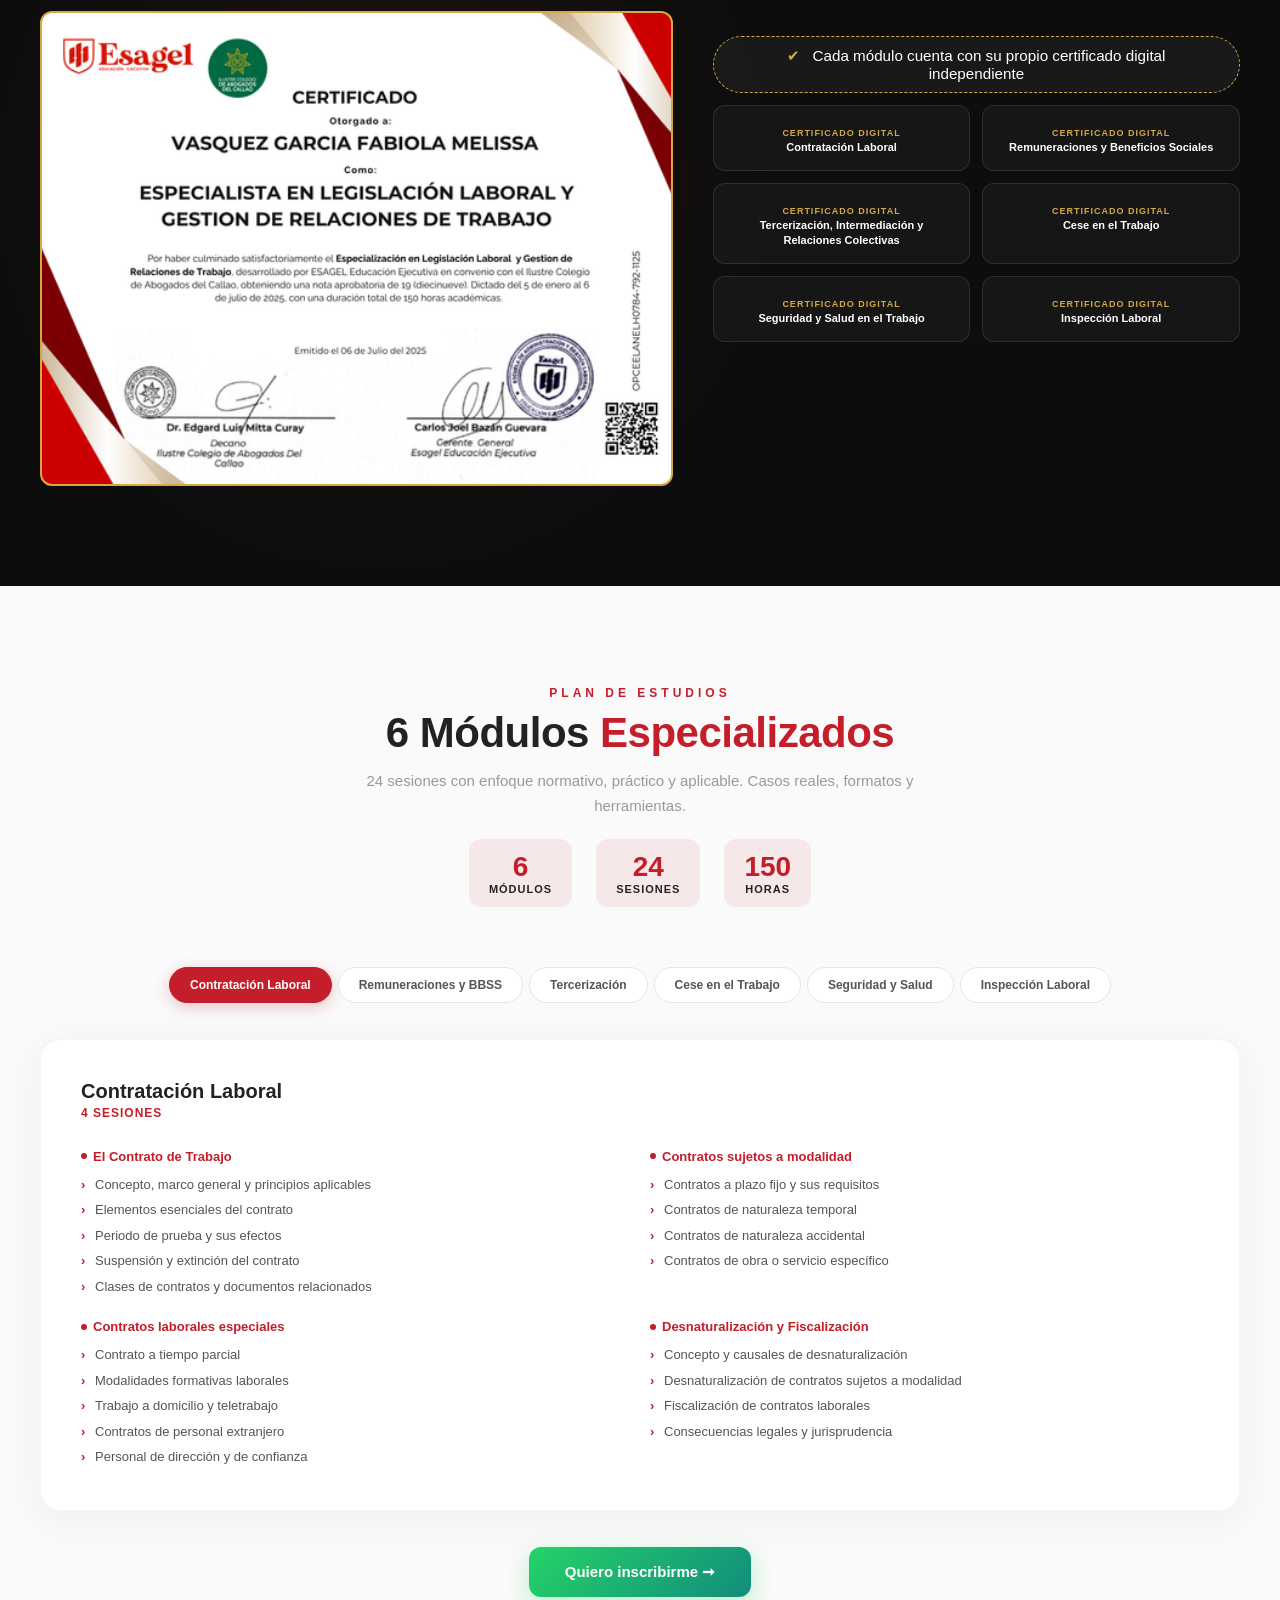
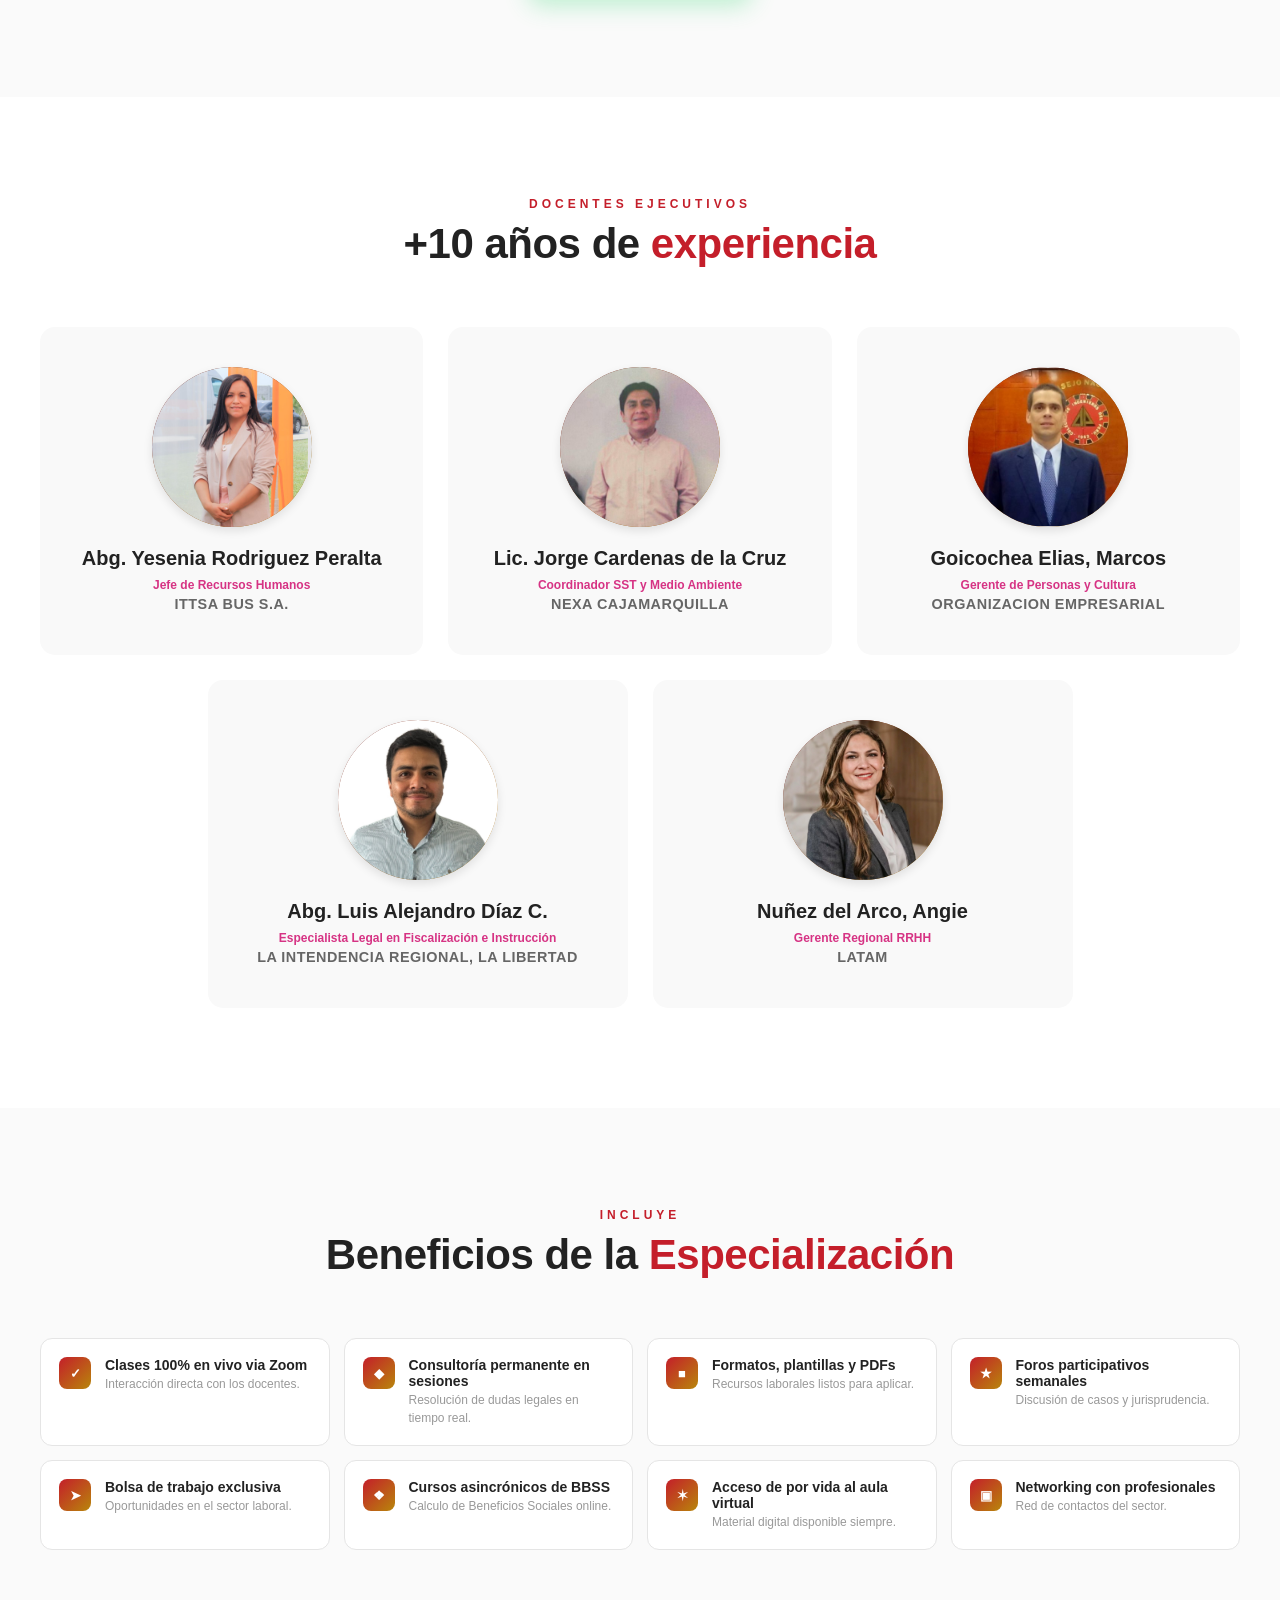
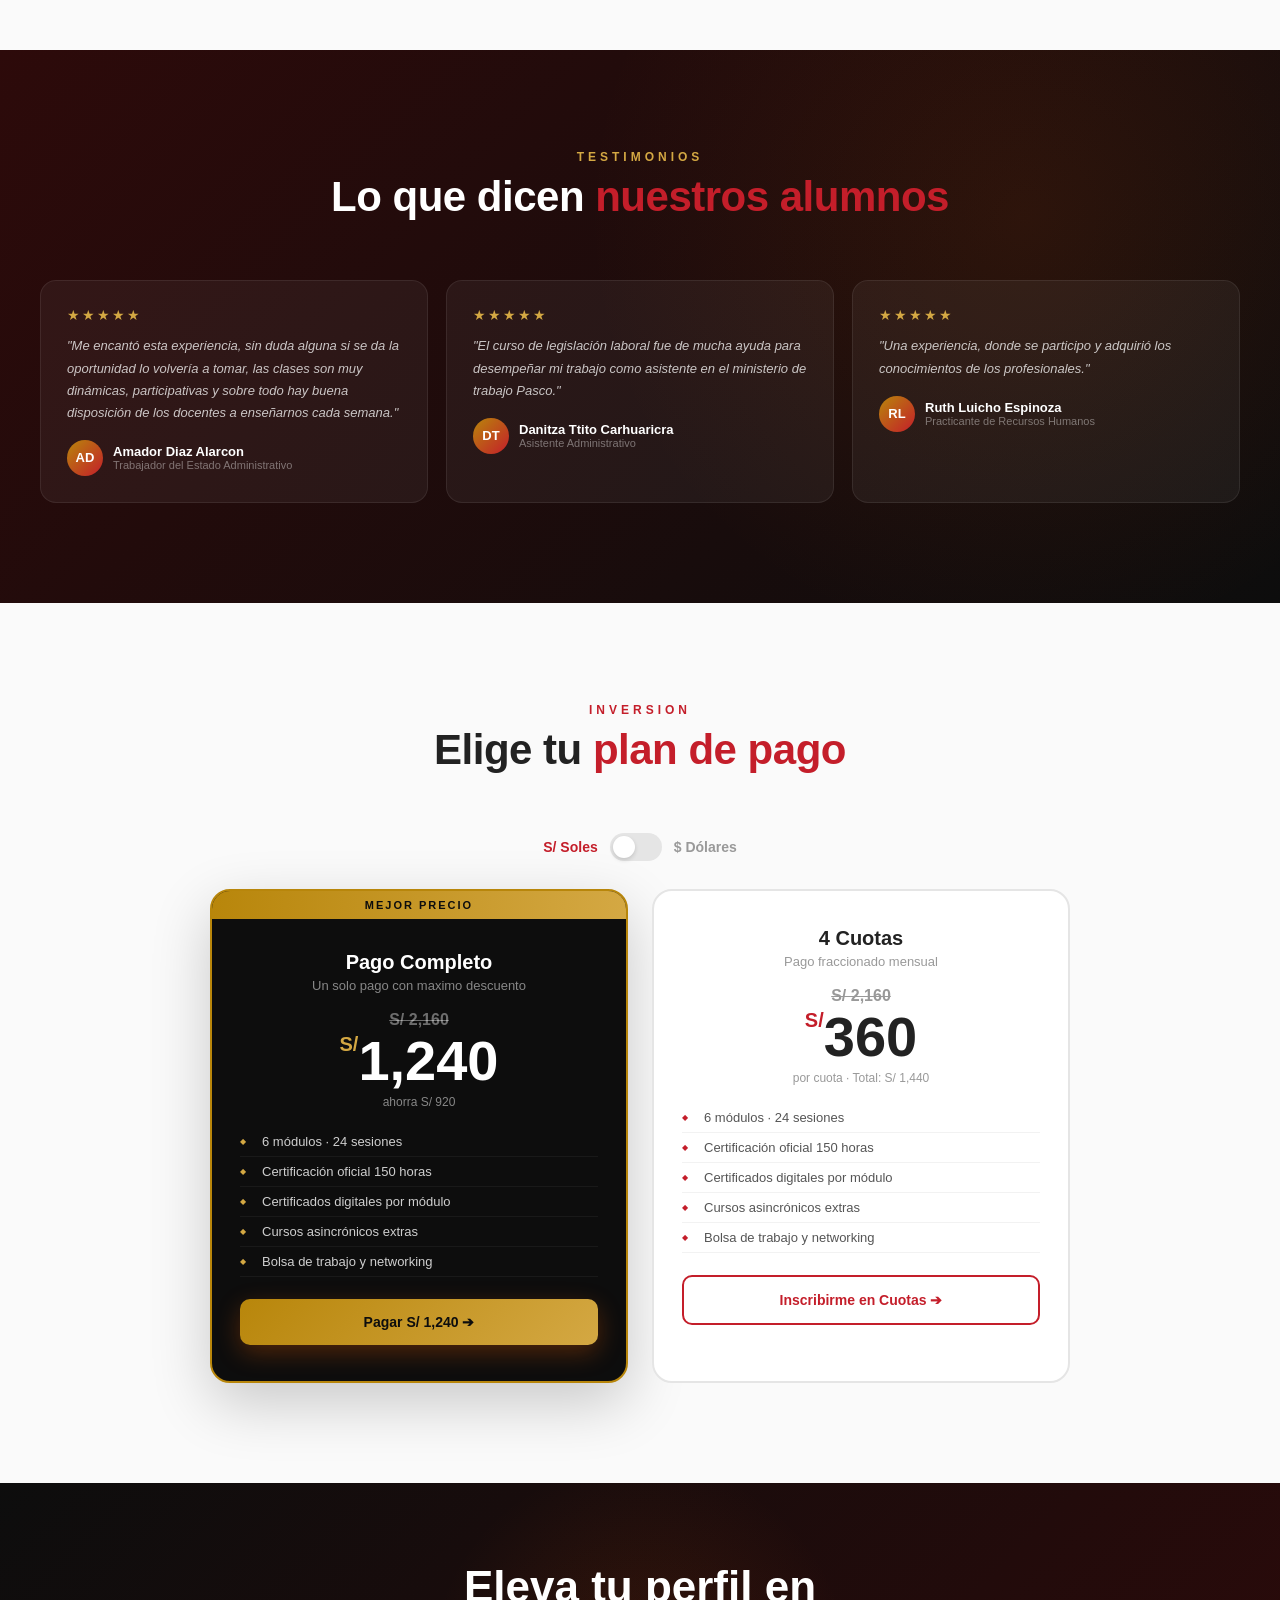
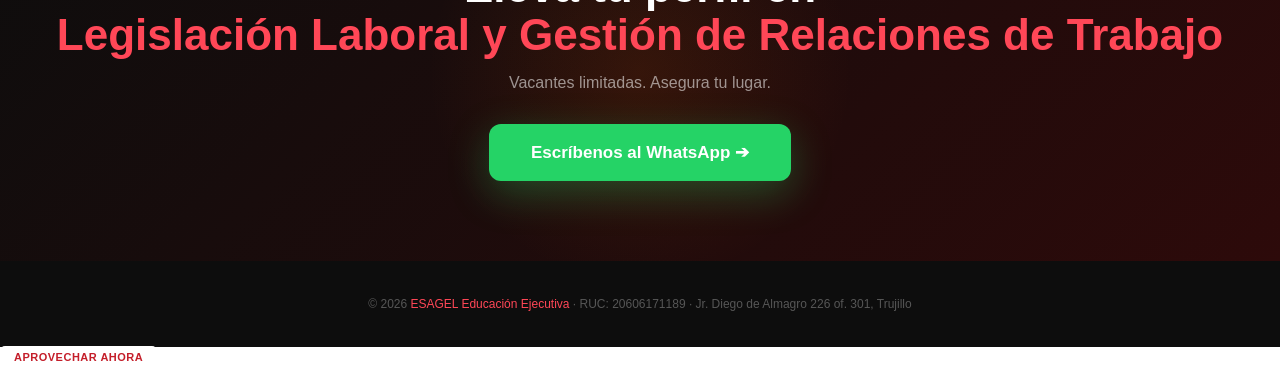
==== commit 2ed716a7: "Remove commented hero chip from hero section in index.html" ====
--- a/index.html
+++ b/index.html
@@ -173,7 +173,7 @@
   <div class="promo-bar" id="promo-timer"><div class="promo-inner"><span class="promo-label">&#9888; 43% DCTO aplicado &mdash; Expira en:</span><div class="promo-units"><div class="promo-unit"><div class="promo-num" id="pm">30</div><div class="promo-lbl">Min</div></div><span class="promo-sep">:</span><div class="promo-unit"><div class="promo-num" id="ps">00</div><div class="promo-lbl">Seg</div></div></div><a href="https://wa.link/rcjuwq" class="promo-cta" target="_blank">Aprovechar ahora</a></div></div>
   <nav id="nav"><div class="nav-in"><a href="#" class="nav-brand"><span>ESAGEL</span> Educación Ejecutiva</a><div class="nav-links"><a href="#modulos">Módulos</a><a href="#docentes">Docentes</a><a href="#precios">Inversión</a><a href="https://wa.link/rcjuwq" class="nav-cta" target="_blank">Inscríbete &#10132;</a></div></div></nav>
   <section class="hero"><div class="hero-grid"></div><div class="hero-in"><div class="hero-l">
-  <div class="hero-chip"><i></i>INICIO 03 DE MAYO 2026</div>
+  <!-- <div class="hero-chip"><i></i>INICIO 03 DE MAYO 2026</div> -->
   <h1 class="hero-h1">Especialización en<span class="acc">Legislación Laboral y Gestión de Relaciones de Trabajo</span></h1>
   <p class="hero-p">Forma competencias basadas en el conocimiento de la <strong>normativa y lineamientos de la legislación laboral vigente</strong> para interpretar y aplicar adecuadamente la ley.</p>
   <div class="hero-tags">
@@ -407,10 +407,10 @@
   <div class="pr-flex">
   <div class="pc pc-pro rv"><div class="pc-ribbon">MEJOR PRECIO</div><h3>Pago Completo</h3><div class="pc-sub">Un solo pago con maximo descuento</div><div class="pc-val"><span class="pc-old">S/ 2,160</span><br><span class="pc-cur">S/</span><span class="pc-amt">1,240</span></div><div class="pc-per">ahorra S/ 920</div>
   <ul class="pc-list"><li>6 módulos &middot; 24 sesiones</li><li>Certificación oficial 150 horas</li><li>Certificados digitales por módulo</li><li>Cursos asincrónicos extras</li><li>Bolsa de trabajo y networking</li></ul>
-  <a href="https://wa.link/rcjuwq" class="pc-btn pc-btn-f" target="_blank">Pagar S/ 1,240 &#10132;</a></div>
+  <a href="checkout-completo.html" class="pc-btn pc-btn-f" target="_blank">Pagar S/ 1,240 &#10132;</a></div>
   <div class="pc pc-std rv"><h3>4 Cuotas</h3><div class="pc-sub">Pago fraccionado mensual</div><div class="pc-val"><span class="pc-old">S/ 2,160</span><br><span class="pc-cur">S/</span><span class="pc-amt">360</span></div><div class="pc-per">por cuota &middot; Total: S/ 1,440</div>
   <ul class="pc-list"><li>6 módulos &middot; 24 sesiones</li><li>Certificación oficial 150 horas</li><li>Certificados digitales por módulo</li><li>Cursos asincrónicos extras</li><li>Bolsa de trabajo y networking</li></ul>
-  <a href="https://wa.link/rcjuwq" class="pc-btn pc-btn-o" target="_blank">Inscribirme en Cuotas &#10132;</a></div>
+  <a href="checkout-cuotas.html" class="pc-btn pc-btn-o" target="_blank">Inscribirme en Cuotas &#10132;</a></div>
   </div></div></section>
   
   <section class="cta"><div class="cta-in rv"><h2>Eleva tu perfil en<br><span class="hl">Legislación Laboral y Gestión de Relaciones de Trabajo</span></h2><p>Vacantes limitadas. Asegura tu lugar.</p><a href="https://wa.link/rcjuwq" class="wa-btn" target="_blank">Escríbenos al WhatsApp &#10132;</a></div></section>
